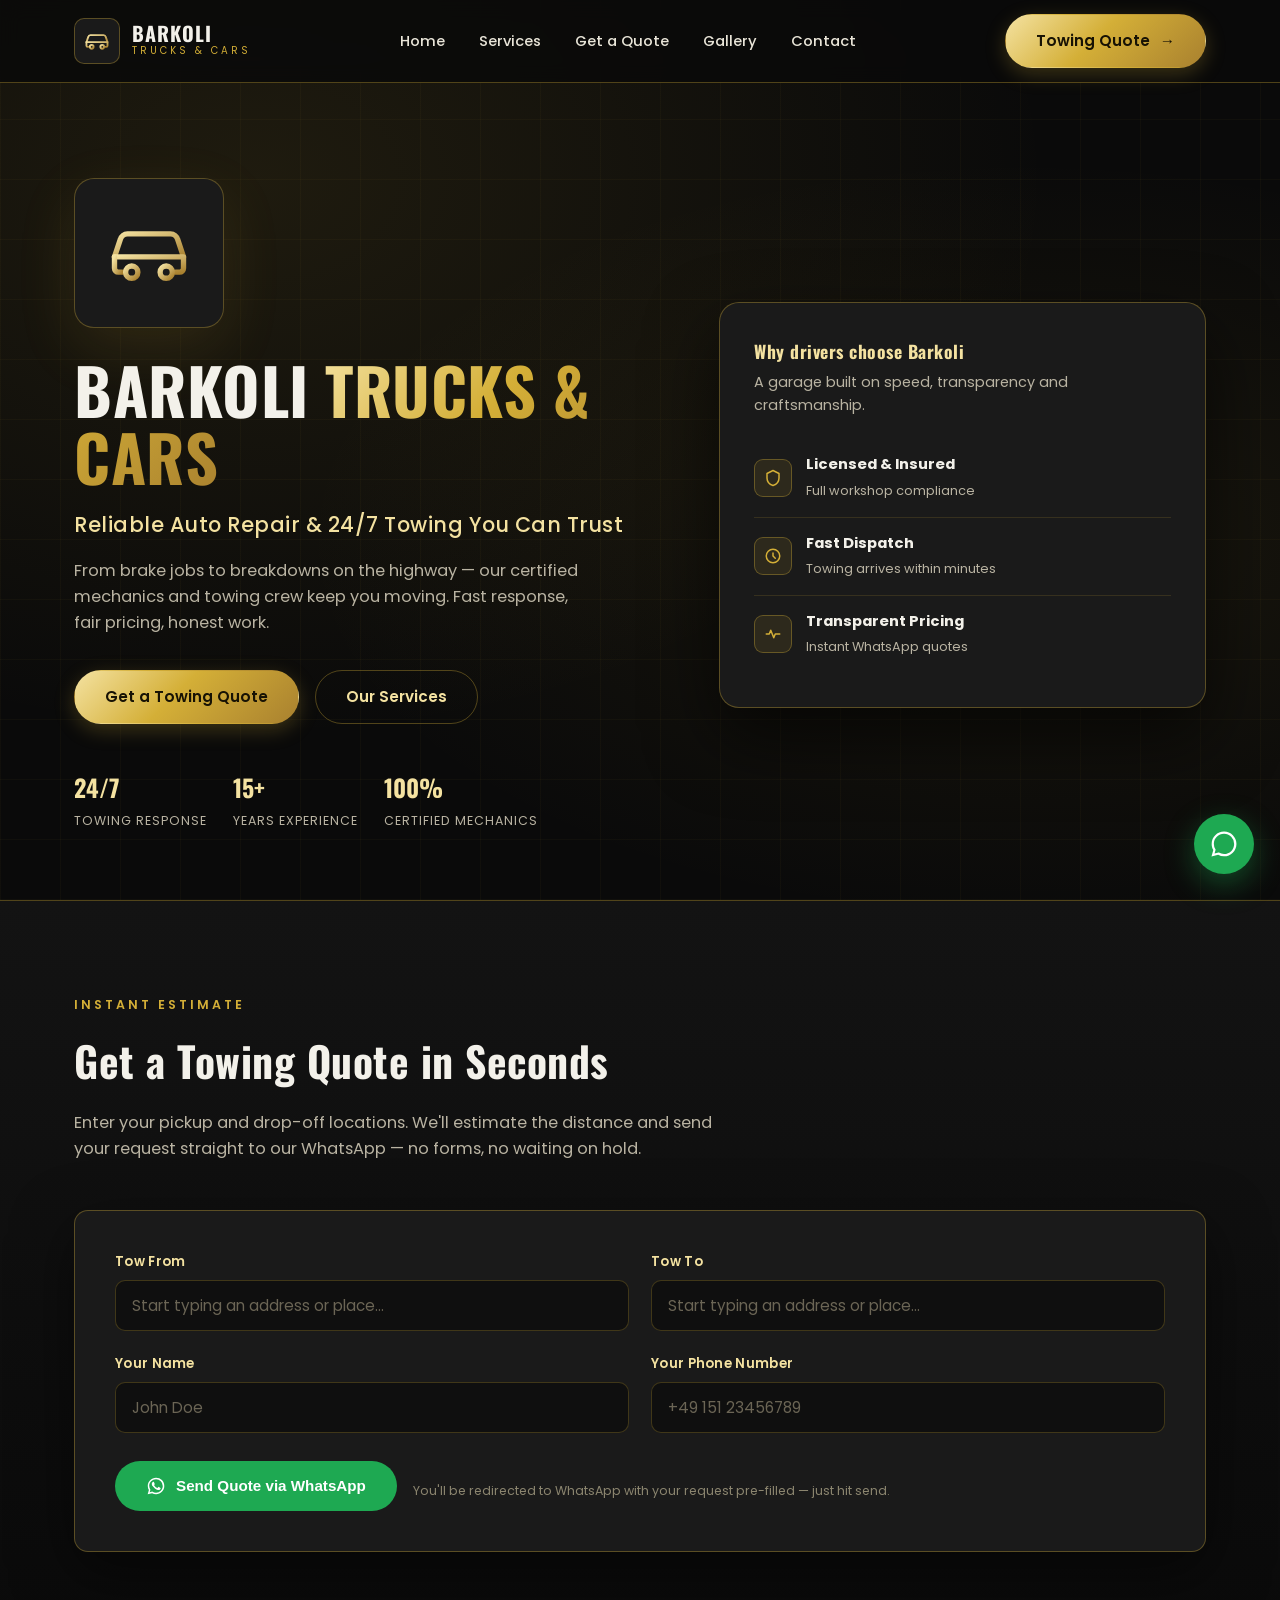
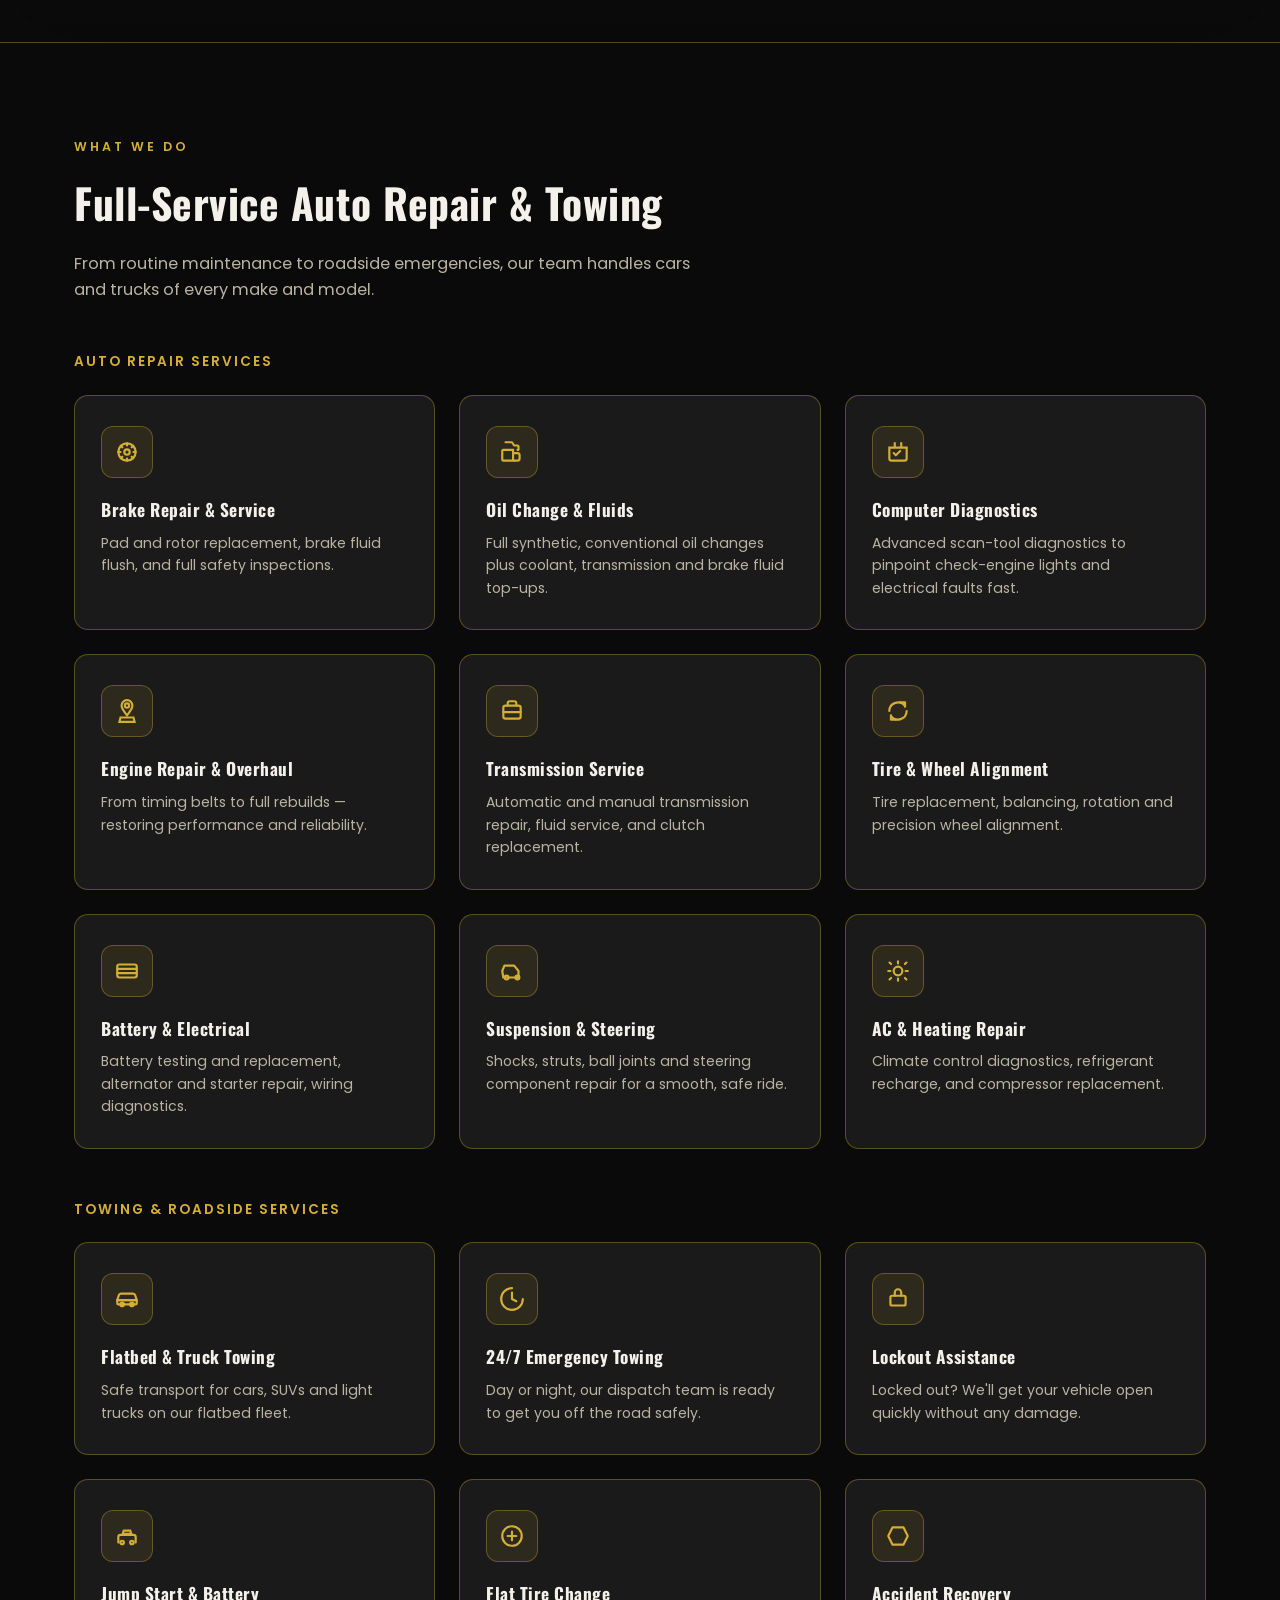
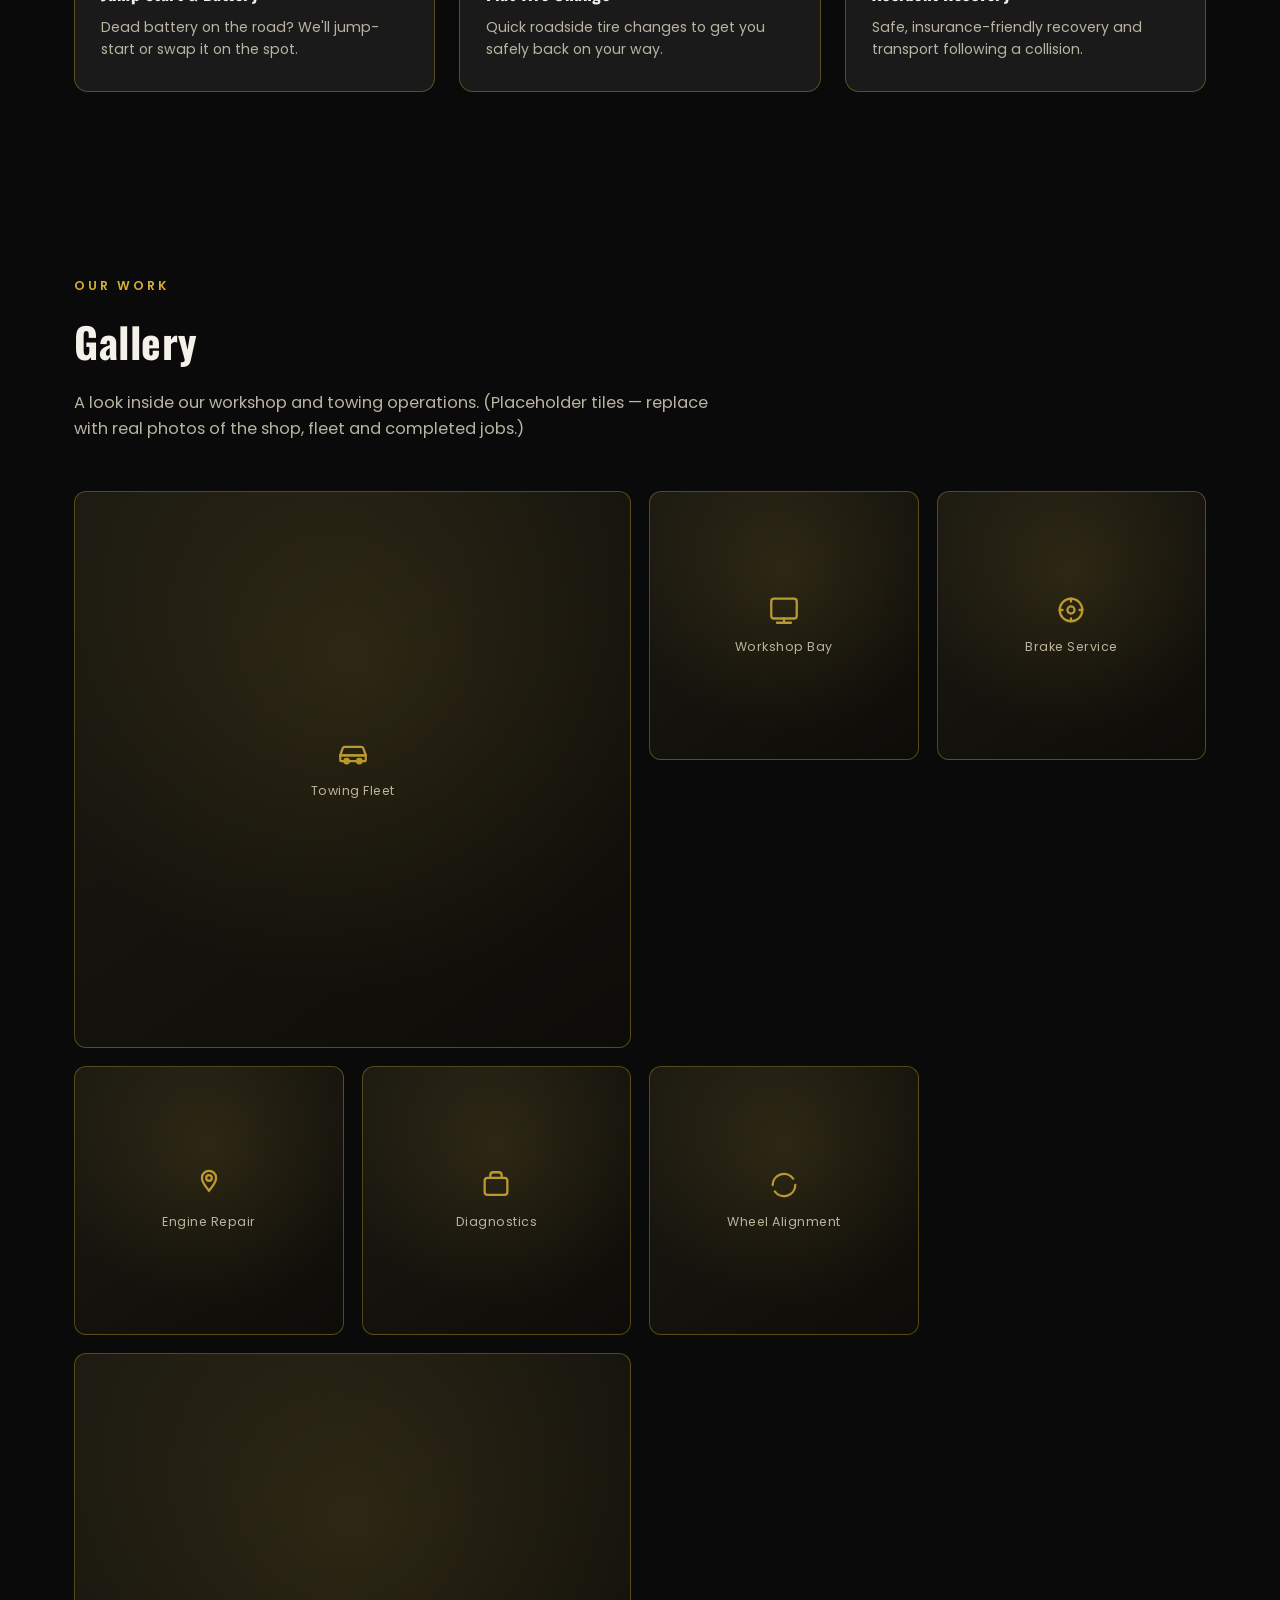
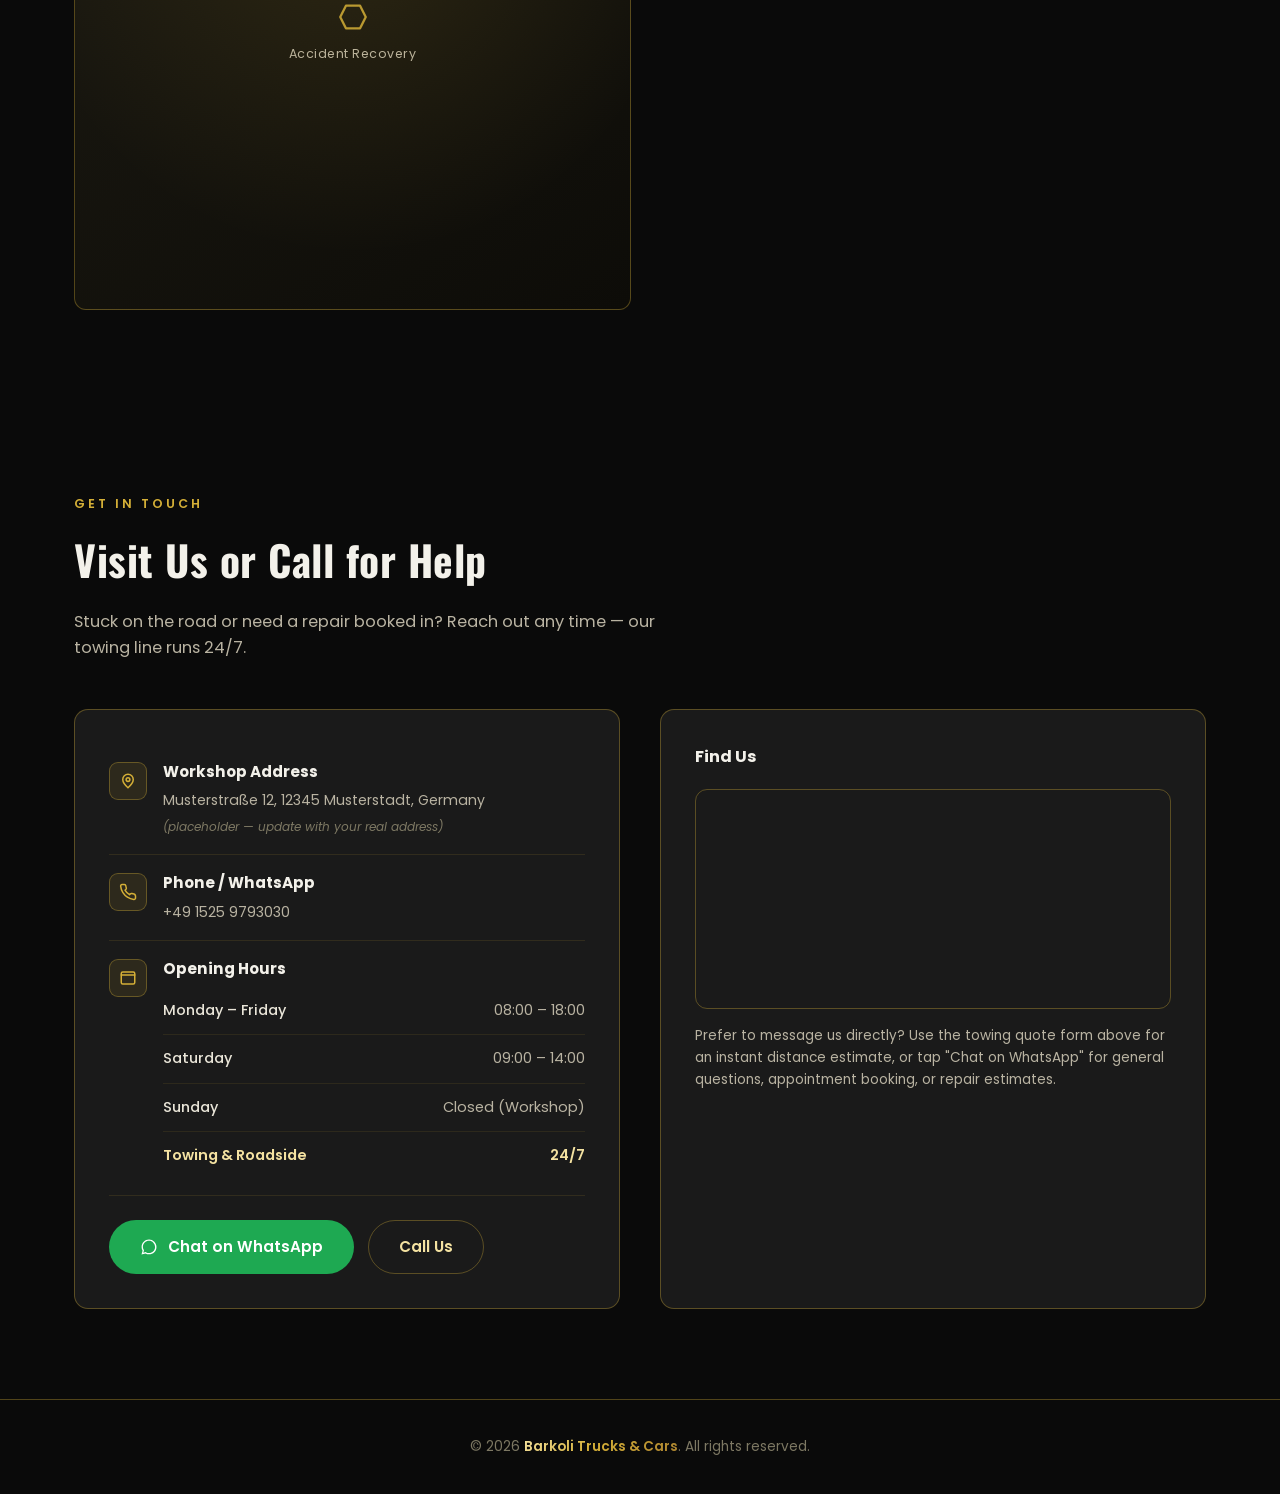
==== index.html @ 7c4c762f "Add Barkoli Trucks & Cars single-page site Black/gold auto repair & towing site with a WhatsApp-base" ====
<!DOCTYPE html>
<html lang="en">
<head>
<meta charset="UTF-8">
<meta name="viewport" content="width=device-width, initial-scale=1.0">
<title>Barkoli Trucks &amp; Cars | Auto Repair &amp; Towing</title>
<meta name="description" content="Barkoli Trucks & Cars — professional auto repair and towing services. Get an instant towing quote via WhatsApp.">
<link rel="preconnect" href="https://fonts.googleapis.com">
<link rel="preconnect" href="https://fonts.gstatic.com" crossorigin>
<link href="https://fonts.googleapis.com/css2?family=Poppins:wght@400;500;600;700;800&family=Oswald:wght@500;600;700&display=swap" rel="stylesheet">
<style>
  :root{
    --gold: #d4af37;
    --gold-light: #f4e2a1;
    --gold-dark: #a9812f;
    --gold-gradient: linear-gradient(135deg, #f4e2a1 0%, #d4af37 45%, #a9812f 100%);
    --black: #0a0a0a;
    --black-soft: #131313;
    --black-card: #1a1a1a;
    --border-gold: rgba(212,175,55,0.35);
    --text-muted: #b9b3a2;
    --radius: 14px;
    --maxw: 1180px;
  }
  *{margin:0;padding:0;box-sizing:border-box;}
  html{scroll-behavior:smooth;}
  body{
    background: var(--black);
    color:#f3f1ea;
    font-family:'Poppins', sans-serif;
    line-height:1.6;
    overflow-x:hidden;
  }
  h1,h2,h3,h4{ font-family:'Oswald', sans-serif; letter-spacing:0.5px; }
  a{ color:inherit; text-decoration:none; }
  ul{ list-style:none; }
  img{ max-width:100%; display:block; }
  .container{ max-width:var(--maxw); margin:0 auto; padding:0 24px; }
  .gold-text{
    background: var(--gold-gradient);
    -webkit-background-clip:text;
    background-clip:text;
    color:transparent;
  }
  .btn{
    display:inline-flex; align-items:center; gap:10px;
    padding:14px 30px;
    border-radius:50px;
    font-weight:600;
    font-size:0.95rem;
    cursor:pointer;
    border:1px solid transparent;
    transition: transform .2s ease, box-shadow .2s ease, background .2s ease;
    text-align:center;
    justify-content:center;
  }
  .btn-primary{
    background: var(--gold-gradient);
    color:#171204;
    box-shadow: 0 6px 20px rgba(212,175,55,0.25);
  }
  .btn-primary:hover{ transform: translateY(-2px); box-shadow: 0 10px 28px rgba(212,175,55,0.4); }
  .btn-outline{
    background:transparent;
    color: var(--gold-light);
    border:1px solid var(--border-gold);
  }
  .btn-outline:hover{ background: rgba(212,175,55,0.08); transform: translateY(-2px); }
  .btn-whatsapp{
    background:#1ea952;
    color:#fff;
  }
  .btn-whatsapp:hover{ transform: translateY(-2px); box-shadow: 0 10px 24px rgba(30,169,82,0.35); }
  .section{ padding: 90px 0; position:relative; }
  .section-tag{
    display:inline-block;
    color: var(--gold);
    text-transform:uppercase;
    letter-spacing:3px;
    font-size:0.78rem;
    font-weight:600;
    margin-bottom:12px;
  }
  .section-title{
    font-size: clamp(1.8rem, 4vw, 2.6rem);
    font-weight:700;
    margin-bottom:16px;
  }
  .section-sub{
    color:var(--text-muted);
    max-width:640px;
    margin-bottom:48px;
    font-size:1.02rem;
  }
  .center{ text-align:center; margin-left:auto; margin-right:auto; }

  /* ---------- HEADER ---------- */
  header{
    position:fixed; top:0; left:0; right:0; z-index:1000;
    background: rgba(10,10,10,0.85);
    backdrop-filter: blur(10px);
    border-bottom:1px solid var(--border-gold);
  }
  .nav-wrap{
    display:flex; align-items:center; justify-content:space-between;
    padding:14px 24px;
    max-width:var(--maxw); margin:0 auto;
  }
  .brand{ display:flex; align-items:center; gap:12px; }
  .logo-mark{
    width:46px; height:46px;
    border-radius:10px;
    background: var(--black-card);
    border:1px solid var(--border-gold);
    display:flex; align-items:center; justify-content:center;
    position:relative;
    overflow:hidden;
  }
  .logo-mark svg{ width:28px; height:28px; }
  .brand-name{ font-family:'Oswald',sans-serif; font-weight:700; font-size:1.25rem; letter-spacing:1px; line-height:1; }
  .brand-sub{ font-size:0.62rem; letter-spacing:3px; color: var(--gold); text-transform:uppercase; }
  nav ul{ display:flex; gap:34px; }
  nav a{
    font-size:0.92rem; font-weight:500; color:#e9e5d8;
    position:relative; padding:6px 0;
  }
  nav a::after{
    content:''; position:absolute; left:0; bottom:0; width:0; height:2px;
    background: var(--gold-gradient); transition: width .25s ease;
  }
  nav a:hover::after{ width:100%; }
  .nav-cta{ display:flex; align-items:center; gap:14px; }
  .burger{
    display:none; flex-direction:column; gap:5px; cursor:pointer; background:none; border:none;
  }
  .burger span{ width:26px; height:2px; background: var(--gold); display:block; }

  /* ---------- HERO ---------- */
  .hero{
    min-height:100vh;
    display:flex; align-items:center;
    position:relative;
    padding-top:110px;
    background:
      radial-gradient(ellipse at 20% 20%, rgba(212,175,55,0.10), transparent 55%),
      radial-gradient(ellipse at 80% 60%, rgba(212,175,55,0.08), transparent 50%),
      var(--black);
  }
  .hero::before{
    content:'';
    position:absolute; inset:0;
    background-image:
      repeating-linear-gradient(0deg, rgba(212,175,55,0.035) 0px, rgba(212,175,55,0.035) 1px, transparent 1px, transparent 60px),
      repeating-linear-gradient(90deg, rgba(212,175,55,0.035) 0px, rgba(212,175,55,0.035) 1px, transparent 1px, transparent 60px);
    pointer-events:none;
  }
  .hero-inner{
    display:grid; grid-template-columns: 1.1fr 0.9fr; gap:50px; align-items:center;
    position:relative; z-index:2;
  }
  .hero-logo-big{
    width:150px; height:150px;
    margin-bottom:28px;
    border-radius:20px;
    background: var(--black-card);
    border:1px solid var(--border-gold);
    display:flex; align-items:center; justify-content:center;
    box-shadow: 0 20px 60px rgba(212,175,55,0.12);
  }
  .hero-logo-big svg{ width:92px; height:92px; }
  .hero h1{
    font-size: clamp(2.4rem, 5.5vw, 4rem);
    font-weight:800;
    line-height:1.05;
    margin-bottom:18px;
  }
  .hero-tagline{
    font-size: clamp(1.05rem, 2vw, 1.3rem);
    color: var(--gold-light);
    font-weight:500;
    margin-bottom:16px;
    letter-spacing:0.5px;
  }
  .hero p.desc{
    color: var(--text-muted);
    max-width:520px;
    margin-bottom:34px;
    font-size:1.02rem;
  }
  .hero-actions{ display:flex; gap:16px; flex-wrap:wrap; }
  .hero-badges{
    display:flex; gap:26px; margin-top:44px; flex-wrap:wrap;
  }
  .hero-badge b{ display:block; font-size:1.5rem; color:var(--gold-light); font-family:'Oswald',sans-serif; }
  .hero-badge span{ font-size:0.78rem; color:var(--text-muted); text-transform:uppercase; letter-spacing:1px; }

  .hero-visual{
    background: var(--black-card);
    border:1px solid var(--border-gold);
    border-radius: 20px;
    padding:34px;
    box-shadow: 0 30px 70px rgba(0,0,0,0.6);
  }
  .hero-visual h3{ color:var(--gold-light); font-size:1.1rem; margin-bottom:6px; }
  .hero-visual p{ color:var(--text-muted); font-size:0.9rem; margin-bottom:22px; }
  .mini-row{
    display:flex; align-items:center; gap:14px;
    padding:14px 0; border-bottom:1px solid rgba(212,175,55,0.15);
  }
  .mini-row:last-child{ border-bottom:none; }
  .mini-ico{
    width:38px; height:38px; border-radius:9px;
    background: rgba(212,175,55,0.1); border:1px solid var(--border-gold);
    display:flex; align-items:center; justify-content:center; flex-shrink:0;
  }
  .mini-ico svg{ width:18px; height:18px; stroke:var(--gold); }
  .mini-row div b{ font-size:0.92rem; display:block; }
  .mini-row div span{ font-size:0.8rem; color:var(--text-muted); }

  /* ---------- QUOTE FORM ---------- */
  .quote-section{
    background: linear-gradient(180deg, var(--black-soft), var(--black));
    border-top:1px solid var(--border-gold);
    border-bottom:1px solid var(--border-gold);
  }
  .quote-card{
    background: var(--black-card);
    border:1px solid var(--border-gold);
    border-radius: var(--radius);
    padding:40px;
    box-shadow: 0 20px 60px rgba(0,0,0,0.5);
  }
  .form-grid{
    display:grid;
    grid-template-columns: 1fr 1fr;
    gap:22px;
  }
  .form-grid .full{ grid-column: 1 / -1; }
  .field{ position:relative; }
  .field label{
    display:block; font-size:0.82rem; font-weight:600;
    color: var(--gold-light); margin-bottom:8px; letter-spacing:0.3px;
  }
  .field input{
    width:100%;
    background:#0f0f0f;
    border:1px solid rgba(212,175,55,0.25);
    color:#f3f1ea;
    padding:13px 16px;
    border-radius:10px;
    font-size:0.95rem;
    font-family:'Poppins',sans-serif;
    transition: border-color .2s ease, box-shadow .2s ease;
  }
  .field input:focus{
    outline:none;
    border-color: var(--gold);
    box-shadow: 0 0 0 3px rgba(212,175,55,0.15);
  }
  .field input::placeholder{ color:#6b6555; }
  .autocomplete-list{
    position:absolute;
    top:100%; left:0; right:0;
    margin-top:6px;
    background:#141414;
    border:1px solid var(--border-gold);
    border-radius:10px;
    max-height:230px;
    overflow-y:auto;
    z-index:50;
    display:none;
    box-shadow: 0 12px 30px rgba(0,0,0,0.6);
  }
  .autocomplete-list.active{ display:block; }
  .autocomplete-list div{
    padding:11px 16px;
    font-size:0.87rem;
    cursor:pointer;
    border-bottom:1px solid rgba(212,175,55,0.08);
    color:#ddd6c4;
  }
  .autocomplete-list div:last-child{ border-bottom:none; }
  .autocomplete-list div:hover, .autocomplete-list div.active-opt{
    background: rgba(212,175,55,0.12);
    color: var(--gold-light);
  }
  .autocomplete-list .ac-loading, .autocomplete-list .ac-empty{
    cursor:default; color:#8b856f;
  }
  .distance-box{
    margin-top:26px;
    padding:20px 24px;
    border-radius:12px;
    background: rgba(212,175,55,0.07);
    border:1px dashed var(--border-gold);
    display:none;
    align-items:center;
    justify-content:space-between;
    gap:20px;
    flex-wrap:wrap;
  }
  .distance-box.active{ display:flex; }
  .distance-box .dist-value{ font-size:1.8rem; font-weight:700; color:var(--gold-light); font-family:'Oswald',sans-serif; }
  .distance-box .dist-label{ font-size:0.8rem; color:var(--text-muted); }
  .form-note{ font-size:0.78rem; color:#8b856f; margin-top:10px; }
  .form-actions{ margin-top:28px; display:flex; gap:16px; flex-wrap:wrap; align-items:center; }
  .form-error{
    color:#ff8080; font-size:0.85rem; margin-top:14px; display:none;
  }
  .form-error.active{ display:block; }

  /* ---------- SERVICES ---------- */
  .services-grid{
    display:grid;
    grid-template-columns: repeat(3, 1fr);
    gap:24px;
  }
  .service-card{
    background: var(--black-card);
    border:1px solid var(--border-gold);
    border-radius: var(--radius);
    padding:30px 26px;
    transition: transform .25s ease, border-color .25s ease, box-shadow .25s ease;
  }
  .service-card:hover{
    transform: translateY(-6px);
    border-color: var(--gold);
    box-shadow: 0 16px 40px rgba(212,175,55,0.12);
  }
  .service-ico{
    width:52px; height:52px; border-radius:12px;
    background: rgba(212,175,55,0.1);
    border:1px solid var(--border-gold);
    display:flex; align-items:center; justify-content:center;
    margin-bottom:18px;
  }
  .service-ico svg{ width:26px; height:26px; stroke:var(--gold); }
  .service-card h4{ font-size:1.08rem; margin-bottom:8px; }
  .service-card p{ font-size:0.88rem; color:var(--text-muted); }
  .services-subhead{
    font-size:0.85rem; text-transform:uppercase; letter-spacing:2px;
    color:var(--gold); margin: 50px 0 22px; font-weight:600;
  }
  .services-subhead:first-of-type{ margin-top:0; }

  /* ---------- GALLERY ---------- */
  .gallery-grid{
    display:grid;
    grid-template-columns: repeat(4, 1fr);
    gap:18px;
  }
  .gallery-item{
    aspect-ratio: 1 / 1;
    border-radius: 12px;
    border:1px solid var(--border-gold);
    background: linear-gradient(145deg, #1c1a12, #0d0c08);
    display:flex; flex-direction:column; align-items:center; justify-content:center;
    gap:10px;
    position:relative;
    overflow:hidden;
    cursor:pointer;
    transition: transform .3s ease, box-shadow .3s ease;
  }
  .gallery-item:hover{ transform: scale(1.03); box-shadow: 0 16px 34px rgba(212,175,55,0.15); }
  .gallery-item svg{ width:34px; height:34px; stroke:var(--gold); opacity:0.85; }
  .gallery-item span{ font-size:0.78rem; color:var(--text-muted); letter-spacing:0.5px; }
  .gallery-item::after{
    content:'';
    position:absolute; inset:0;
    background: radial-gradient(circle at 50% 30%, rgba(212,175,55,0.12), transparent 70%);
  }
  .gallery-item.wide{ grid-column: span 2; }

  /* ---------- CONTACT ---------- */
  .contact-grid{
    display:grid;
    grid-template-columns: 1fr 1fr;
    gap:40px;
  }
  .contact-card{
    background: var(--black-card);
    border:1px solid var(--border-gold);
    border-radius: var(--radius);
    padding:34px;
  }
  .contact-row{
    display:flex; gap:16px; align-items:flex-start;
    padding:16px 0;
    border-bottom:1px solid rgba(212,175,55,0.12);
  }
  .contact-row:last-child{ border-bottom:none; }
  .contact-row .mini-ico{ margin-top:2px; }
  .contact-row b{ display:block; font-size:0.95rem; margin-bottom:3px; }
  .contact-row span, .contact-row a.link{ font-size:0.88rem; color:var(--text-muted); }
  .contact-row a.link:hover{ color: var(--gold-light); }
  .hours-table{ width:100%; border-collapse:collapse; margin-top:6px; }
  .hours-table tr{ border-bottom:1px solid rgba(212,175,55,0.1); }
  .hours-table tr:last-child{ border-bottom:none; }
  .hours-table td{ padding:12px 0; font-size:0.9rem; }
  .hours-table td:first-child{ color:#e9e5d8; font-weight:500; }
  .hours-table td:last-child{ text-align:right; color:var(--text-muted); }
  .hours-table tr.emergency td{ color: var(--gold-light); font-weight:600; }
  .map-frame{
    border-radius:12px; overflow:hidden; border:1px solid var(--border-gold);
    margin-top:20px; height:220px;
  }
  .map-frame iframe{ width:100%; height:100%; border:0; filter: grayscale(0.4) invert(0.92) contrast(0.9); }

  /* ---------- FOOTER ---------- */
  footer{
    padding:36px 0;
    border-top:1px solid var(--border-gold);
    text-align:center;
    color:#7d7863;
    font-size:0.85rem;
  }
  footer span.gold-text{ font-weight:600; }

  /* ---------- FLOATING WHATSAPP ---------- */
  .float-wa{
    position:fixed; bottom:26px; right:26px; z-index:900;
    width:60px; height:60px; border-radius:50%;
    background:#1ea952; display:flex; align-items:center; justify-content:center;
    box-shadow: 0 10px 30px rgba(30,169,82,0.4);
    transition: transform .2s ease;
  }
  .float-wa:hover{ transform: scale(1.08); }
  .float-wa svg{ width:30px; height:30px; fill:#fff; }

  /* ---------- RESPONSIVE ---------- */
  @media (max-width: 960px){
    .hero-inner{ grid-template-columns:1fr; }
    .contact-grid{ grid-template-columns:1fr; }
    .services-grid{ grid-template-columns: repeat(2, 1fr); }
    .gallery-grid{ grid-template-columns: repeat(3, 1fr); }
  }
  @media (max-width: 760px){
    nav{ position:fixed; top:74px; left:0; right:0; background: rgba(10,10,10,0.98); border-bottom:1px solid var(--border-gold); transform: translateY(-140%); transition: transform .3s ease; }
    nav.open{ transform: translateY(0); }
    nav ul{ flex-direction:column; padding:20px 24px; gap:0; }
    nav ul li{ border-bottom:1px solid rgba(212,175,55,0.1); }
    nav ul li a{ display:block; padding:16px 0; }
    .nav-cta .btn span.txt{ display:none; }
    .burger{ display:flex; }
    .form-grid{ grid-template-columns:1fr; }
    .services-grid{ grid-template-columns: 1fr 1fr; }
    .gallery-grid{ grid-template-columns: repeat(2, 1fr); }
    .gallery-item.wide{ grid-column: span 2; }
  }
  @media (max-width: 480px){
    .services-grid{ grid-template-columns: 1fr; }
    .quote-card{ padding:24px; }
    .hero-actions{ flex-direction:column; }
    .hero-actions .btn{ width:100%; }
  }
</style>
</head>
<body>

<!-- ============ HEADER ============ -->
<header>
  <div class="nav-wrap">
    <div class="brand">
      <div class="logo-mark">
        <!-- Logo placeholder: swap this SVG for your real logo image (e.g. <img src="logo.png">) -->
        <svg viewBox="0 0 24 24" fill="none" stroke="url(#gGrad)" stroke-width="1.6">
          <defs>
            <linearGradient id="gGrad" x1="0" y1="0" x2="1" y2="1">
              <stop offset="0%" stop-color="#f4e2a1"/>
              <stop offset="100%" stop-color="#a9812f"/>
            </linearGradient>
          </defs>
          <path d="M3 13l1.5-4.5A2 2 0 0 1 6.4 7h11.2a2 2 0 0 1 1.9 1.5L21 13" stroke-linecap="round" stroke-linejoin="round"/>
          <path d="M3 13h18v3a1 1 0 0 1-1 1h-1" stroke-linecap="round" stroke-linejoin="round"/>
          <path d="M3 13v3a1 1 0 0 0 1 1h1" stroke-linecap="round" stroke-linejoin="round"/>
          <circle cx="7.5" cy="17" r="1.6"/>
          <circle cx="16.5" cy="17" r="1.6"/>
        </svg>
      </div>
      <div>
        <div class="brand-name">BARKOLI</div>
        <div class="brand-sub">Trucks &amp; Cars</div>
      </div>
    </div>
    <nav id="mainNav">
      <ul>
        <li><a href="#home">Home</a></li>
        <li><a href="#services">Services</a></li>
        <li><a href="#quote">Get a Quote</a></li>
        <li><a href="#gallery">Gallery</a></li>
        <li><a href="#contact">Contact</a></li>
      </ul>
    </nav>
    <div class="nav-cta">
      <a href="#quote" class="btn btn-primary"><span class="txt">Towing Quote</span> →</a>
      <button class="burger" id="burgerBtn" aria-label="Toggle menu">
        <span></span><span></span><span></span>
      </button>
    </div>
  </div>
</header>

<!-- ============ HERO ============ -->
<section class="hero" id="home">
  <div class="container hero-inner">
    <div>
      <div class="hero-logo-big">
        <svg viewBox="0 0 24 24" fill="none" stroke="url(#gGrad2)" stroke-width="1.4">
          <defs>
            <linearGradient id="gGrad2" x1="0" y1="0" x2="1" y2="1">
              <stop offset="0%" stop-color="#f4e2a1"/>
              <stop offset="100%" stop-color="#a9812f"/>
            </linearGradient>
          </defs>
          <path d="M3 13l1.5-4.5A2 2 0 0 1 6.4 7h11.2a2 2 0 0 1 1.9 1.5L21 13" stroke-linecap="round" stroke-linejoin="round"/>
          <path d="M3 13h18v3a1 1 0 0 1-1 1h-1" stroke-linecap="round" stroke-linejoin="round"/>
          <path d="M3 13v3a1 1 0 0 0 1 1h1" stroke-linecap="round" stroke-linejoin="round"/>
          <circle cx="7.5" cy="17" r="1.6"/>
          <circle cx="16.5" cy="17" r="1.6"/>
        </svg>
      </div>
      <h1>BARKOLI <span class="gold-text">TRUCKS &amp; CARS</span></h1>
      <div class="hero-tagline">Reliable Auto Repair &amp; 24/7 Towing You Can Trust</div>
      <p class="desc">From brake jobs to breakdowns on the highway — our certified mechanics and towing crew keep you moving. Fast response, fair pricing, honest work.</p>
      <div class="hero-actions">
        <a href="#quote" class="btn btn-primary">Get a Towing Quote</a>
        <a href="#services" class="btn btn-outline">Our Services</a>
      </div>
      <div class="hero-badges">
        <div class="hero-badge"><b>24/7</b><span>Towing Response</span></div>
        <div class="hero-badge"><b>15+</b><span>Years Experience</span></div>
        <div class="hero-badge"><b>100%</b><span>Certified Mechanics</span></div>
      </div>
    </div>
    <div class="hero-visual">
      <h3>Why drivers choose Barkoli</h3>
      <p>A garage built on speed, transparency and craftsmanship.</p>
      <div class="mini-row">
        <div class="mini-ico"><svg viewBox="0 0 24 24" fill="none" stroke-width="2"><path d="M12 2l8 4v6c0 5-3.5 8.5-8 10-4.5-1.5-8-5-8-10V6l8-4z" stroke-linejoin="round"/></svg></div>
        <div><b>Licensed &amp; Insured</b><span>Full workshop compliance</span></div>
      </div>
      <div class="mini-row">
        <div class="mini-ico"><svg viewBox="0 0 24 24" fill="none" stroke-width="2"><path d="M12 8v4l3 3" stroke-linecap="round"/><circle cx="12" cy="12" r="9"/></svg></div>
        <div><b>Fast Dispatch</b><span>Towing arrives within minutes</span></div>
      </div>
      <div class="mini-row">
        <div class="mini-ico"><svg viewBox="0 0 24 24" fill="none" stroke-width="2"><path d="M3 12h4l2-5 4 10 2-5h6" stroke-linecap="round" stroke-linejoin="round"/></svg></div>
        <div><b>Transparent Pricing</b><span>Instant WhatsApp quotes</span></div>
      </div>
    </div>
  </div>
</section>

<!-- ============ TOWING QUOTE ============ -->
<section class="section quote-section" id="quote">
  <div class="container">
    <span class="section-tag">Instant Estimate</span>
    <h2 class="section-title">Get a Towing Quote in Seconds</h2>
    <p class="section-sub">Enter your pickup and drop-off locations. We'll estimate the distance and send your request straight to our WhatsApp — no forms, no waiting on hold.</p>

    <div class="quote-card">
      <form id="quoteForm" autocomplete="off">
        <div class="form-grid">
          <div class="field">
            <label for="fromInput">Tow From</label>
            <input type="text" id="fromInput" placeholder="Start typing an address or place…">
            <div class="autocomplete-list" id="fromList"></div>
          </div>
          <div class="field">
            <label for="toInput">Tow To</label>
            <input type="text" id="toInput" placeholder="Start typing an address or place…">
            <div class="autocomplete-list" id="toList"></div>
          </div>
          <div class="field">
            <label for="nameInput">Your Name</label>
            <input type="text" id="nameInput" placeholder="John Doe" required>
          </div>
          <div class="field">
            <label for="phoneInput">Your Phone Number</label>
            <input type="tel" id="phoneInput" placeholder="+49 151 23456789" required>
          </div>
        </div>

        <div class="distance-box" id="distanceBox">
          <div>
            <div class="dist-value" id="distValue">0 km</div>
            <div class="dist-label">Estimated straight-line distance</div>
          </div>
          <div class="dist-label" style="max-width:260px;">Actual towing distance may vary slightly based on road routing — final price confirmed by our team on WhatsApp.</div>
        </div>

        <div class="form-error" id="formError">Please select both a "Tow From" and "Tow To" location from the suggestion list, and fill in your name and phone number.</div>

        <div class="form-actions">
          <button type="submit" class="btn btn-whatsapp">
            <svg width="20" height="20" viewBox="0 0 24 24" fill="#fff"><path d="M12.04 2C6.58 2 2.13 6.45 2.13 11.91c0 1.75.46 3.45 1.32 4.95L2 22l5.29-1.39a9.87 9.87 0 0 0 4.75 1.21h.01c5.46 0 9.91-4.45 9.91-9.91 0-2.65-1.03-5.14-2.9-7.01A9.82 9.82 0 0 0 12.04 2m0 1.8c2.16 0 4.19.84 5.71 2.37a8.03 8.03 0 0 1 2.36 5.73c0 4.46-3.63 8.09-8.08 8.09a8.1 8.1 0 0 1-4.12-1.12l-.3-.17-3.14.82.84-3.06-.19-.32a8.02 8.02 0 0 1-1.24-4.31c0-4.46 3.63-8.03 8.16-8.03M8.53 7.06c-.17 0-.45.06-.68.32-.23.25-.9.87-.9 2.13 0 1.25.92 2.46 1.05 2.63.13.17 1.8 2.88 4.45 3.93 2.2.87 2.65.7 3.13.65.48-.04 1.54-.63 1.76-1.24.22-.6.22-1.12.15-1.23-.06-.11-.24-.17-.5-.3-.26-.13-1.54-.76-1.78-.85-.24-.09-.41-.13-.59.13-.17.26-.67.85-.82 1.02-.15.17-.3.19-.56.06-.26-.13-1.09-.4-2.08-1.28-.77-.68-1.29-1.53-1.44-1.79-.15-.26-.02-.4.11-.53.12-.12.26-.3.39-.45.13-.15.17-.26.26-.43.09-.17.04-.32-.02-.45-.06-.13-.59-1.46-.82-1.99-.21-.51-.43-.45-.59-.46-.15-.01-.32-.01-.49-.01z"/></svg>
            Send Quote via WhatsApp
          </button>
          <div class="form-note">You'll be redirected to WhatsApp with your request pre-filled — just hit send.</div>
        </div>
      </form>
    </div>
  </div>
</section>

<!-- ============ SERVICES ============ -->
<section class="section" id="services">
  <div class="container">
    <span class="section-tag">What We Do</span>
    <h2 class="section-title">Full-Service Auto Repair &amp; Towing</h2>
    <p class="section-sub">From routine maintenance to roadside emergencies, our team handles cars and trucks of every make and model.</p>

    <div class="services-subhead">Auto Repair Services</div>
    <div class="services-grid">
      <div class="service-card">
        <div class="service-ico"><svg viewBox="0 0 24 24" fill="none" stroke-width="2"><circle cx="12" cy="12" r="8"/><circle cx="12" cy="12" r="2.5"/><path d="M12 4v2M12 18v2M4 12h2M18 12h2M6.3 6.3l1.4 1.4M16.3 16.3l1.4 1.4M6.3 17.7l1.4-1.4M16.3 7.7l1.4-1.4" stroke-linecap="round"/></svg></div>
        <h4>Brake Repair &amp; Service</h4>
        <p>Pad and rotor replacement, brake fluid flush, and full safety inspections.</p>
      </div>
      <div class="service-card">
        <div class="service-ico"><svg viewBox="0 0 24 24" fill="none" stroke-width="2"><path d="M6 3h6l2 3h3a1 1 0 0 1 1 1v3h-1" stroke-linecap="round" stroke-linejoin="round"/><path d="M4 10h9v10H4a1 1 0 0 1-1-1v-8a1 1 0 0 1 1-1z"/><path d="M13 13h4a2 2 0 0 1 2 2v3a2 2 0 0 1-2 2h-4"/></svg></div>
        <h4>Oil Change &amp; Fluids</h4>
        <p>Full synthetic, conventional oil changes plus coolant, transmission and brake fluid top-ups.</p>
      </div>
      <div class="service-card">
        <div class="service-ico"><svg viewBox="0 0 24 24" fill="none" stroke-width="2"><path d="M9 3v4M15 3v4M4 8h16v10a2 2 0 0 1-2 2H6a2 2 0 0 1-2-2V8z"/><path d="M8 13l2 2 4-4" stroke-linecap="round" stroke-linejoin="round"/></svg></div>
        <h4>Computer Diagnostics</h4>
        <p>Advanced scan-tool diagnostics to pinpoint check-engine lights and electrical faults fast.</p>
      </div>
      <div class="service-card">
        <div class="service-ico"><svg viewBox="0 0 24 24" fill="none" stroke-width="2"><path d="M12 2a5 5 0 0 0-5 5c0 3 5 9 5 9s5-6 5-9a5 5 0 0 0-5-5z"/><circle cx="12" cy="7" r="2"/><path d="M6 18h12l1 4H5l1-4z"/></svg></div>
        <h4>Engine Repair &amp; Overhaul</h4>
        <p>From timing belts to full rebuilds — restoring performance and reliability.</p>
      </div>
      <div class="service-card">
        <div class="service-ico"><svg viewBox="0 0 24 24" fill="none" stroke-width="2"><rect x="4" y="7" width="16" height="12" rx="2"/><path d="M8 7V5a2 2 0 0 1 2-2h4a2 2 0 0 1 2 2v2M4 13h16" stroke-linecap="round"/></svg></div>
        <h4>Transmission Service</h4>
        <p>Automatic and manual transmission repair, fluid service, and clutch replacement.</p>
      </div>
      <div class="service-card">
        <div class="service-ico"><svg viewBox="0 0 24 24" fill="none" stroke-width="2"><path d="M4 12a8 8 0 0 1 14.5-4.5M20 12a8 8 0 0 1-14.5 4.5" stroke-linecap="round"/><path d="M14 4h4.5V8M10 20H5.5V16" stroke-linecap="round" stroke-linejoin="round"/></svg></div>
        <h4>Tire &amp; Wheel Alignment</h4>
        <p>Tire replacement, balancing, rotation and precision wheel alignment.</p>
      </div>
      <div class="service-card">
        <div class="service-ico"><svg viewBox="0 0 24 24" fill="none" stroke-width="2"><path d="M3 10h18M3 14h18" stroke-linecap="round"/><rect x="3" y="6" width="18" height="12" rx="2"/></svg></div>
        <h4>Battery &amp; Electrical</h4>
        <p>Battery testing and replacement, alternator and starter repair, wiring diagnostics.</p>
      </div>
      <div class="service-card">
        <div class="service-ico"><svg viewBox="0 0 24 24" fill="none" stroke-width="2"><path d="M6 18h.01M18 18h.01M4 18l-1-6 2-5h9l4 5v6h-2M4 18h2M8 18h8" stroke-linecap="round" stroke-linejoin="round"/><circle cx="7" cy="18" r="1.8"/><circle cx="17" cy="18" r="1.8"/></svg></div>
        <h4>Suspension &amp; Steering</h4>
        <p>Shocks, struts, ball joints and steering component repair for a smooth, safe ride.</p>
      </div>
      <div class="service-card">
        <div class="service-ico"><svg viewBox="0 0 24 24" fill="none" stroke-width="2"><path d="M12 3v2M12 19v2M4.2 4.2l1.4 1.4M18.4 18.4l1.4 1.4M3 12h2M19 12h2M4.2 19.8l1.4-1.4M18.4 5.6l1.4-1.4" stroke-linecap="round"/><circle cx="12" cy="12" r="4"/></svg></div>
        <h4>AC &amp; Heating Repair</h4>
        <p>Climate control diagnostics, refrigerant recharge, and compressor replacement.</p>
      </div>
    </div>

    <div class="services-subhead">Towing &amp; Roadside Services</div>
    <div class="services-grid">
      <div class="service-card">
        <div class="service-ico"><svg viewBox="0 0 24 24" fill="none" stroke-width="2"><path d="M3 13l1.5-4.5A2 2 0 0 1 6.4 7h11.2a2 2 0 0 1 1.9 1.5L21 13H3z" stroke-linejoin="round"/><path d="M3 13h18v3a1 1 0 0 1-1 1H4a1 1 0 0 1-1-1v-3z"/><circle cx="7.5" cy="17" r="1.6"/><circle cx="16.5" cy="17" r="1.6"/></svg></div>
        <h4>Flatbed &amp; Truck Towing</h4>
        <p>Safe transport for cars, SUVs and light trucks on our flatbed fleet.</p>
      </div>
      <div class="service-card">
        <div class="service-ico"><svg viewBox="0 0 24 24" fill="none" stroke-width="2"><path d="M12 2a10 10 0 1 0 10 10" stroke-linecap="round"/><path d="M12 6v6l4 2" stroke-linecap="round" stroke-linejoin="round"/></svg></div>
        <h4>24/7 Emergency Towing</h4>
        <p>Day or night, our dispatch team is ready to get you off the road safely.</p>
      </div>
      <div class="service-card">
        <div class="service-ico"><svg viewBox="0 0 24 24" fill="none" stroke-width="2"><rect x="5" y="9" width="14" height="9" rx="1.5"/><path d="M9 9V6a3 3 0 0 1 6 0v3" stroke-linecap="round"/></svg></div>
        <h4>Lockout Assistance</h4>
        <p>Locked out? We'll get your vehicle open quickly without any damage.</p>
      </div>
      <div class="service-card">
        <div class="service-ico"><svg viewBox="0 0 24 24" fill="none" stroke-width="2"><path d="M9 7h6l1 3H8l1-3z"/><path d="M4 18v-5a2 2 0 0 1 2-2h12a2 2 0 0 1 2 2v5" stroke-linecap="round"/><circle cx="7.5" cy="18" r="1.6"/><circle cx="16.5" cy="18" r="1.6"/></svg></div>
        <h4>Jump Start &amp; Battery</h4>
        <p>Dead battery on the road? We'll jump-start or swap it on the spot.</p>
      </div>
      <div class="service-card">
        <div class="service-ico"><svg viewBox="0 0 24 24" fill="none" stroke-width="2"><circle cx="12" cy="12" r="9"/><path d="M12 8v8M8 12h8" stroke-linecap="round"/></svg></div>
        <h4>Flat Tire Change</h4>
        <p>Quick roadside tire changes to get you safely back on your way.</p>
      </div>
      <div class="service-card">
        <div class="service-ico"><svg viewBox="0 0 24 24" fill="none" stroke-width="2"><path d="M3 12l4-8h10l4 8-4 8H7l-4-8z" stroke-linejoin="round"/></svg></div>
        <h4>Accident Recovery</h4>
        <p>Safe, insurance-friendly recovery and transport following a collision.</p>
      </div>
    </div>
  </div>
</section>

<!-- ============ GALLERY ============ -->
<section class="section" id="gallery">
  <div class="container">
    <span class="section-tag">Our Work</span>
    <h2 class="section-title">Gallery</h2>
    <p class="section-sub">A look inside our workshop and towing operations. (Placeholder tiles — replace with real photos of the shop, fleet and completed jobs.)</p>

    <div class="gallery-grid">
      <div class="gallery-item wide">
        <svg viewBox="0 0 24 24" fill="none" stroke-width="1.6"><path d="M3 13l1.5-4.5A2 2 0 0 1 6.4 7h11.2a2 2 0 0 1 1.9 1.5L21 13H3z" stroke-linejoin="round"/><path d="M3 13h18v3a1 1 0 0 1-1 1H4a1 1 0 0 1-1-1v-3z"/><circle cx="7.5" cy="17" r="1.6"/><circle cx="16.5" cy="17" r="1.6"/></svg>
        <span>Towing Fleet</span>
      </div>
      <div class="gallery-item">
        <svg viewBox="0 0 24 24" fill="none" stroke-width="1.6"><rect x="3" y="4" width="18" height="14" rx="2"/><path d="M7 21h10M12 18v3" stroke-linecap="round"/></svg>
        <span>Workshop Bay</span>
      </div>
      <div class="gallery-item">
        <svg viewBox="0 0 24 24" fill="none" stroke-width="1.6"><circle cx="12" cy="12" r="8"/><circle cx="12" cy="12" r="2.5"/><path d="M12 4v2M12 18v2M4 12h2M18 12h2" stroke-linecap="round"/></svg>
        <span>Brake Service</span>
      </div>
      <div class="gallery-item">
        <svg viewBox="0 0 24 24" fill="none" stroke-width="1.6"><path d="M12 2a5 5 0 0 0-5 5c0 3 5 9 5 9s5-6 5-9a5 5 0 0 0-5-5z"/><circle cx="12" cy="7" r="2"/></svg>
        <span>Engine Repair</span>
      </div>
      <div class="gallery-item">
        <svg viewBox="0 0 24 24" fill="none" stroke-width="1.6"><rect x="4" y="7" width="16" height="12" rx="2"/><path d="M8 7V5a2 2 0 0 1 2-2h4a2 2 0 0 1 2 2v2" stroke-linecap="round"/></svg>
        <span>Diagnostics</span>
      </div>
      <div class="gallery-item">
        <svg viewBox="0 0 24 24" fill="none" stroke-width="1.6"><path d="M4 12a8 8 0 0 1 14.5-4.5M20 12a8 8 0 0 1-14.5 4.5" stroke-linecap="round"/></svg>
        <span>Wheel Alignment</span>
      </div>
      <div class="gallery-item wide">
        <svg viewBox="0 0 24 24" fill="none" stroke-width="1.6"><path d="M3 12l4-8h10l4 8-4 8H7l-4-8z" stroke-linejoin="round"/></svg>
        <span>Accident Recovery</span>
      </div>
    </div>
  </div>
</section>

<!-- ============ CONTACT ============ -->
<section class="section" id="contact">
  <div class="container">
    <span class="section-tag">Get In Touch</span>
    <h2 class="section-title">Visit Us or Call for Help</h2>
    <p class="section-sub">Stuck on the road or need a repair booked in? Reach out any time — our towing line runs 24/7.</p>

    <div class="contact-grid">
      <div class="contact-card">
        <div class="contact-row">
          <div class="mini-ico"><svg viewBox="0 0 24 24" fill="none" stroke-width="2"><path d="M12 21s-7-6.2-7-11a7 7 0 0 1 14 0c0 4.8-7 11-7 11z"/><circle cx="12" cy="10" r="2.5"/></svg></div>
          <div>
            <b>Workshop Address</b>
            <span>Musterstraße 12, 12345 Musterstadt, Germany<br><em style="font-size:0.75rem;color:#7d7863;">(placeholder — update with your real address)</em></span>
          </div>
        </div>
        <div class="contact-row">
          <div class="mini-ico"><svg viewBox="0 0 24 24" fill="none" stroke-width="2"><path d="M22 16.9v3a2 2 0 0 1-2.2 2 19.8 19.8 0 0 1-8.6-3 19.5 19.5 0 0 1-6-6 19.8 19.8 0 0 1-3-8.7A2 2 0 0 1 4.1 2h3a2 2 0 0 1 2 1.7c.1.9.3 1.8.6 2.7a2 2 0 0 1-.5 2.1L8 9.6a16 16 0 0 0 6 6l1.1-1.1a2 2 0 0 1 2.1-.5c.9.3 1.8.5 2.7.6a2 2 0 0 1 1.7 2.3z" stroke-linecap="round" stroke-linejoin="round"/></svg></div>
          <div>
            <b>Phone / WhatsApp</b>
            <a class="link" href="https://wa.me/4915259793030" target="_blank" rel="noopener">+49 1525 9793030</a>
          </div>
        </div>
        <div class="contact-row">
          <div class="mini-ico"><svg viewBox="0 0 24 24" fill="none" stroke-width="2"><rect x="3" y="4" width="18" height="16" rx="2"/><path d="M3 8h18" stroke-linecap="round"/></svg></div>
          <div style="width:100%;">
            <b>Opening Hours</b>
            <table class="hours-table">
              <tr><td>Monday – Friday</td><td>08:00 – 18:00</td></tr>
              <tr><td>Saturday</td><td>09:00 – 14:00</td></tr>
              <tr><td>Sunday</td><td>Closed (Workshop)</td></tr>
              <tr class="emergency"><td>Towing &amp; Roadside</td><td>24/7</td></tr>
            </table>
          </div>
        </div>
        <div style="margin-top:24px; display:flex; gap:14px; flex-wrap:wrap;">
          <a href="https://wa.me/4915259793030?text=Hello%20Barkoli%20Trucks%20%26%20Cars%2C%20I%27d%20like%20some%20help." target="_blank" rel="noopener" class="btn btn-whatsapp">
            <svg width="18" height="18" viewBox="0 0 24 24" fill="#fff"><path d="M12.04 2C6.58 2 2.13 6.45 2.13 11.91c0 1.75.46 3.45 1.32 4.95L2 22l5.29-1.39a9.87 9.87 0 0 0 4.75 1.21h.01c5.46 0 9.91-4.45 9.91-9.91 0-2.65-1.03-5.14-2.9-7.01A9.82 9.82 0 0 0 12.04 2m0 1.8c2.16 0 4.19.84 5.71 2.37a8.03 8.03 0 0 1 2.36 5.73c0 4.46-3.63 8.09-8.08 8.09a8.1 8.1 0 0 1-4.12-1.12l-.3-.17-3.14.82.84-3.06-.19-.32a8.02 8.02 0 0 1-1.24-4.31c0-4.46 3.63-8.03 8.16-8.03"/></svg>
            Chat on WhatsApp
          </a>
          <a href="tel:+4915259793030" class="btn btn-outline">Call Us</a>
        </div>
      </div>

      <div class="contact-card">
        <b style="display:block;margin-bottom:14px;">Find Us</b>
        <div class="map-frame">
          <!-- Placeholder map embed — replace the query in the src URL with your real address -->
          <iframe loading="lazy" src="https://www.openstreetmap.org/export/embed.html?bbox=13.35%2C52.48%2C13.45%2C52.53&layer=mapnik" title="Map"></iframe>
        </div>
        <p style="font-size:0.85rem;color:var(--text-muted);margin-top:16px;">
          Prefer to message us directly? Use the towing quote form above for an instant distance estimate, or tap "Chat on WhatsApp" for general questions, appointment booking, or repair estimates.
        </p>
      </div>
    </div>
  </div>
</section>

<footer>
  <div class="container">
    &copy; <span id="year"></span> <span class="gold-text">Barkoli Trucks &amp; Cars</span>. All rights reserved.
  </div>
</footer>

<a href="https://wa.me/4915259793030" target="_blank" rel="noopener" class="float-wa" aria-label="Chat on WhatsApp">
  <svg viewBox="0 0 24 24"><path d="M12.04 2C6.58 2 2.13 6.45 2.13 11.91c0 1.75.46 3.45 1.32 4.95L2 22l5.29-1.39a9.87 9.87 0 0 0 4.75 1.21h.01c5.46 0 9.91-4.45 9.91-9.91 0-2.65-1.03-5.14-2.9-7.01A9.82 9.82 0 0 0 12.04 2m0 1.8c2.16 0 4.19.84 5.71 2.37a8.03 8.03 0 0 1 2.36 5.73c0 4.46-3.63 8.09-8.08 8.09a8.1 8.1 0 0 1-4.12-1.12l-.3-.17-3.14.82.84-3.06-.19-.32a8.02 8.02 0 0 1-1.24-4.31c0-4.46 3.63-8.03 8.16-8.03"/></svg>
</a>

<script>
(function(){
  "use strict";

  // ---------- CONFIG ----------
  var WHATSAPP_NUMBER = "4915259793030"; // +49 1525 9793030, formatted for wa.me (no +, no spaces)

  // ---------- MOBILE NAV ----------
  var burger = document.getElementById('burgerBtn');
  var nav = document.getElementById('mainNav');
  burger.addEventListener('click', function(){
    nav.classList.toggle('open');
  });
  nav.querySelectorAll('a').forEach(function(a){
    a.addEventListener('click', function(){ nav.classList.remove('open'); });
  });

  document.getElementById('year').textContent = new Date().getFullYear();

  // ---------- AUTOCOMPLETE (OpenStreetMap Nominatim) ----------
  function setupAutocomplete(inputId, listId, onSelect){
    var input = document.getElementById(inputId);
    var list = document.getElementById(listId);
    var timer = null;
    var currentSelection = null;
    var lastQuery = "";

    function clearList(){
      list.innerHTML = "";
      list.classList.remove('active');
    }

    function renderResults(results){
      list.innerHTML = "";
      if(!results.length){
        var empty = document.createElement('div');
        empty.className = 'ac-empty';
        empty.textContent = 'No matches found';
        list.appendChild(empty);
        list.classList.add('active');
        return;
      }
      results.forEach(function(r){
        var item = document.createElement('div');
        item.textContent = r.display_name;
        item.addEventListener('click', function(){
          input.value = r.display_name;
          currentSelection = { lat: parseFloat(r.lat), lon: parseFloat(r.lon), label: r.display_name };
          onSelect(currentSelection);
          clearList();
        });
        list.appendChild(item);
      });
      list.classList.add('active');
    }

    input.addEventListener('input', function(){
      var query = input.value.trim();
      currentSelection = null;
      onSelect(null);

      if(timer) clearTimeout(timer);
      if(query.length < 3){
        clearList();
        return;
      }

      timer = setTimeout(function(){
        lastQuery = query;
        list.innerHTML = '<div class="ac-loading">Searching…</div>';
        list.classList.add('active');

        var url = "https://nominatim.openstreetmap.org/search?format=json&addressdetails=0&limit=6&q=" + encodeURIComponent(query);
        fetch(url, { headers: { 'Accept': 'application/json' } })
          .then(function(res){ return res.json(); })
          .then(function(data){
            if(query === lastQuery){ renderResults(data || []); }
          })
          .catch(function(){
            list.innerHTML = '<div class="ac-empty">Search unavailable — check your connection</div>';
          });
      }, 450);
    });

    input.addEventListener('blur', function(){
      setTimeout(clearList, 200);
    });
    input.addEventListener('focus', function(){
      if(list.children.length) list.classList.add('active');
    });

    return {
      getSelection: function(){ return currentSelection; }
    };
  }

  var fromState = null, toState = null;
  var fromAC = setupAutocomplete('fromInput', 'fromList', function(sel){ fromState = sel; updateDistance(); });
  var toAC = setupAutocomplete('toInput', 'toList', function(sel){ toState = sel; updateDistance(); });

  // ---------- HAVERSINE DISTANCE ----------
  function haversineKm(lat1, lon1, lat2, lon2){
    var R = 6371;
    var dLat = (lat2 - lat1) * Math.PI / 180;
    var dLon = (lon2 - lon1) * Math.PI / 180;
    var a = Math.sin(dLat/2) * Math.sin(dLat/2) +
            Math.cos(lat1 * Math.PI / 180) * Math.cos(lat2 * Math.PI / 180) *
            Math.sin(dLon/2) * Math.sin(dLon/2);
    var c = 2 * Math.atan2(Math.sqrt(a), Math.sqrt(1 - a));
    return R * c;
  }

  var distanceBox = document.getElementById('distanceBox');
  var distValue = document.getElementById('distValue');
  var currentDistanceKm = null;

  function updateDistance(){
    if(fromState && toState){
      currentDistanceKm = haversineKm(fromState.lat, fromState.lon, toState.lat, toState.lon);
      distValue.textContent = currentDistanceKm.toFixed(1) + ' km';
      distanceBox.classList.add('active');
    } else {
      currentDistanceKm = null;
      distanceBox.classList.remove('active');
    }
  }

  // ---------- FORM SUBMIT -> WHATSAPP ----------
  var form = document.getElementById('quoteForm');
  var formError = document.getElementById('formError');

  form.addEventListener('submit', function(e){
    e.preventDefault();

    var name = document.getElementById('nameInput').value.trim();
    var phone = document.getElementById('phoneInput').value.trim();

    if(!fromState || !toState || !name || !phone){
      formError.classList.add('active');
      return;
    }
    formError.classList.remove('active');

    var distanceLabel = currentDistanceKm !== null ? currentDistanceKm.toFixed(1) + ' km' : 'n/a';

    var message =
      "Hello Barkoli Trucks & Cars, I'd like a towing quote:\n\n" +
      "Name: " + name + "\n" +
      "Phone: " + phone + "\n" +
      "From: " + fromState.label + "\n" +
      "To: " + toState.label + "\n" +
      "Estimated distance: " + distanceLabel + " (straight-line)\n\n" +
      "Please confirm the price and ETA. Thank you!";

    var url = "https://wa.me/" + WHATSAPP_NUMBER + "?text=" + encodeURIComponent(message);
    window.open(url, '_blank');
  });

})();
</script>

</body>
</html>
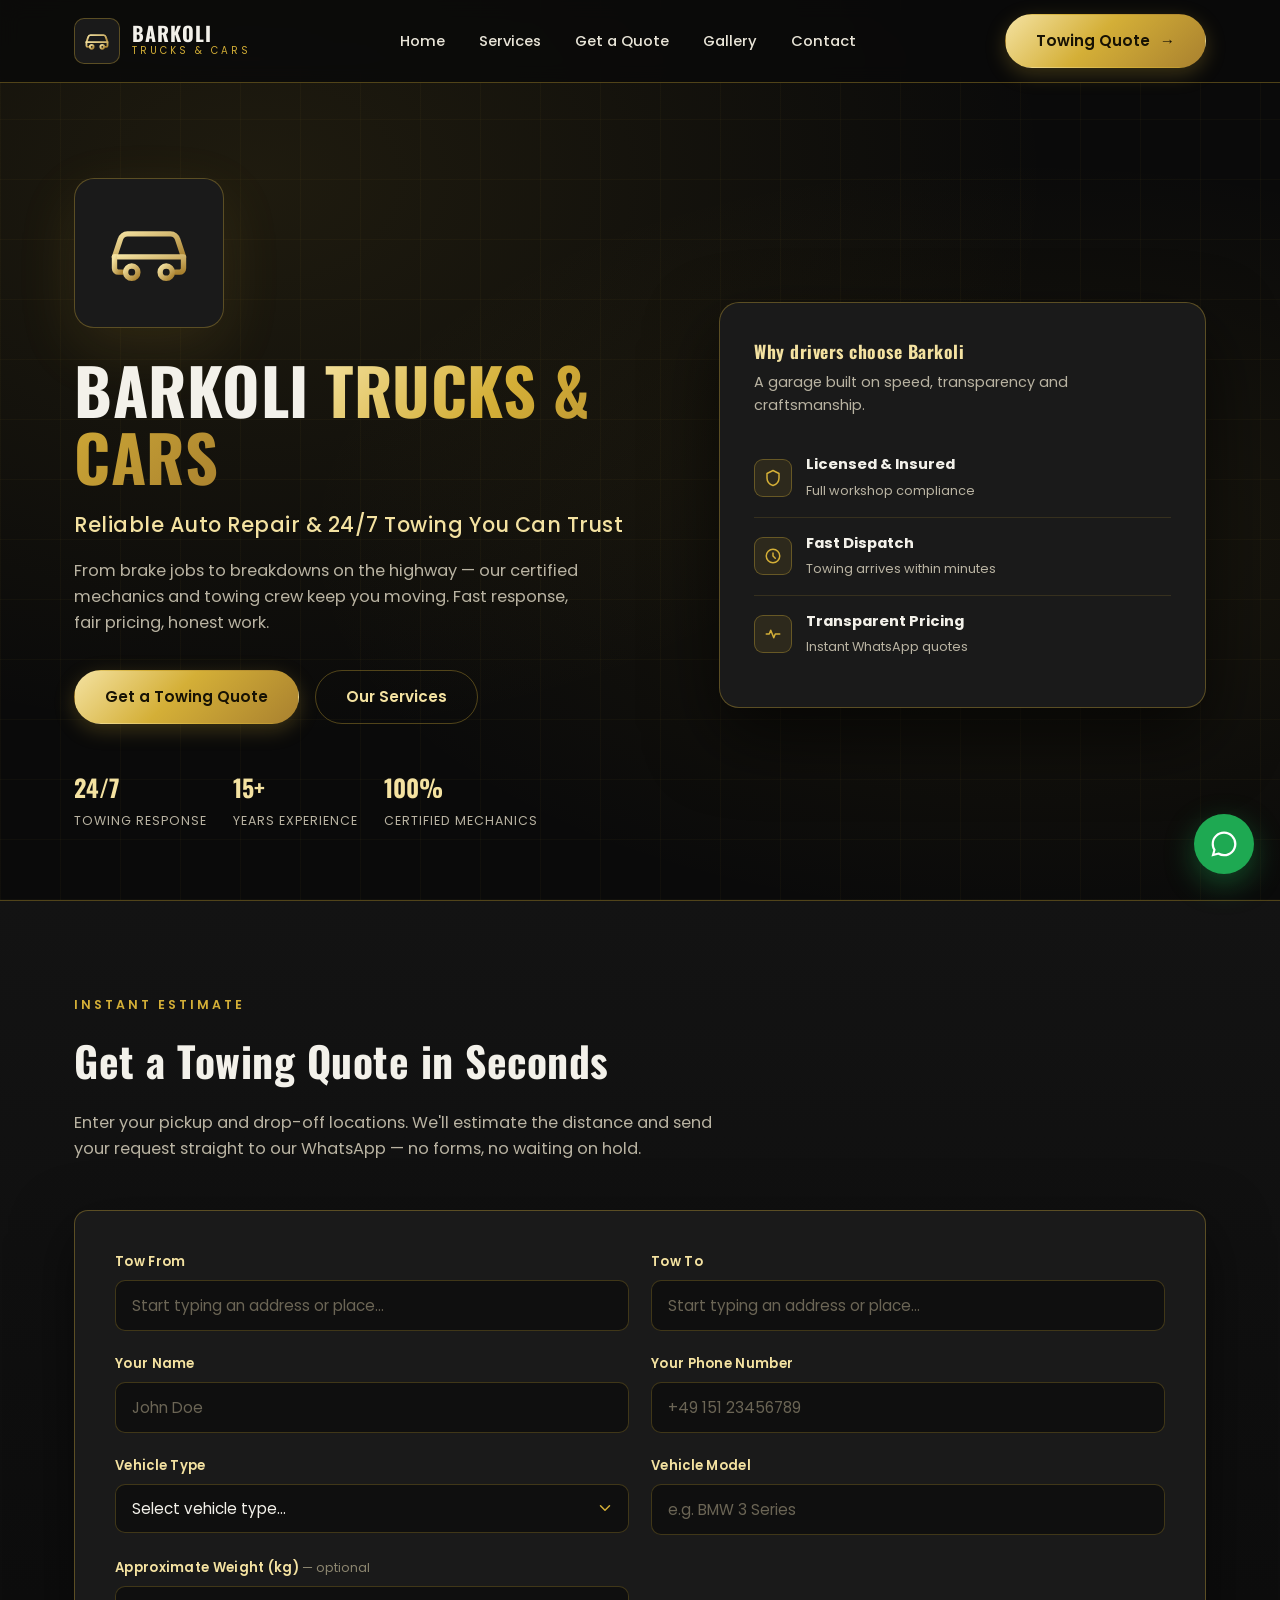
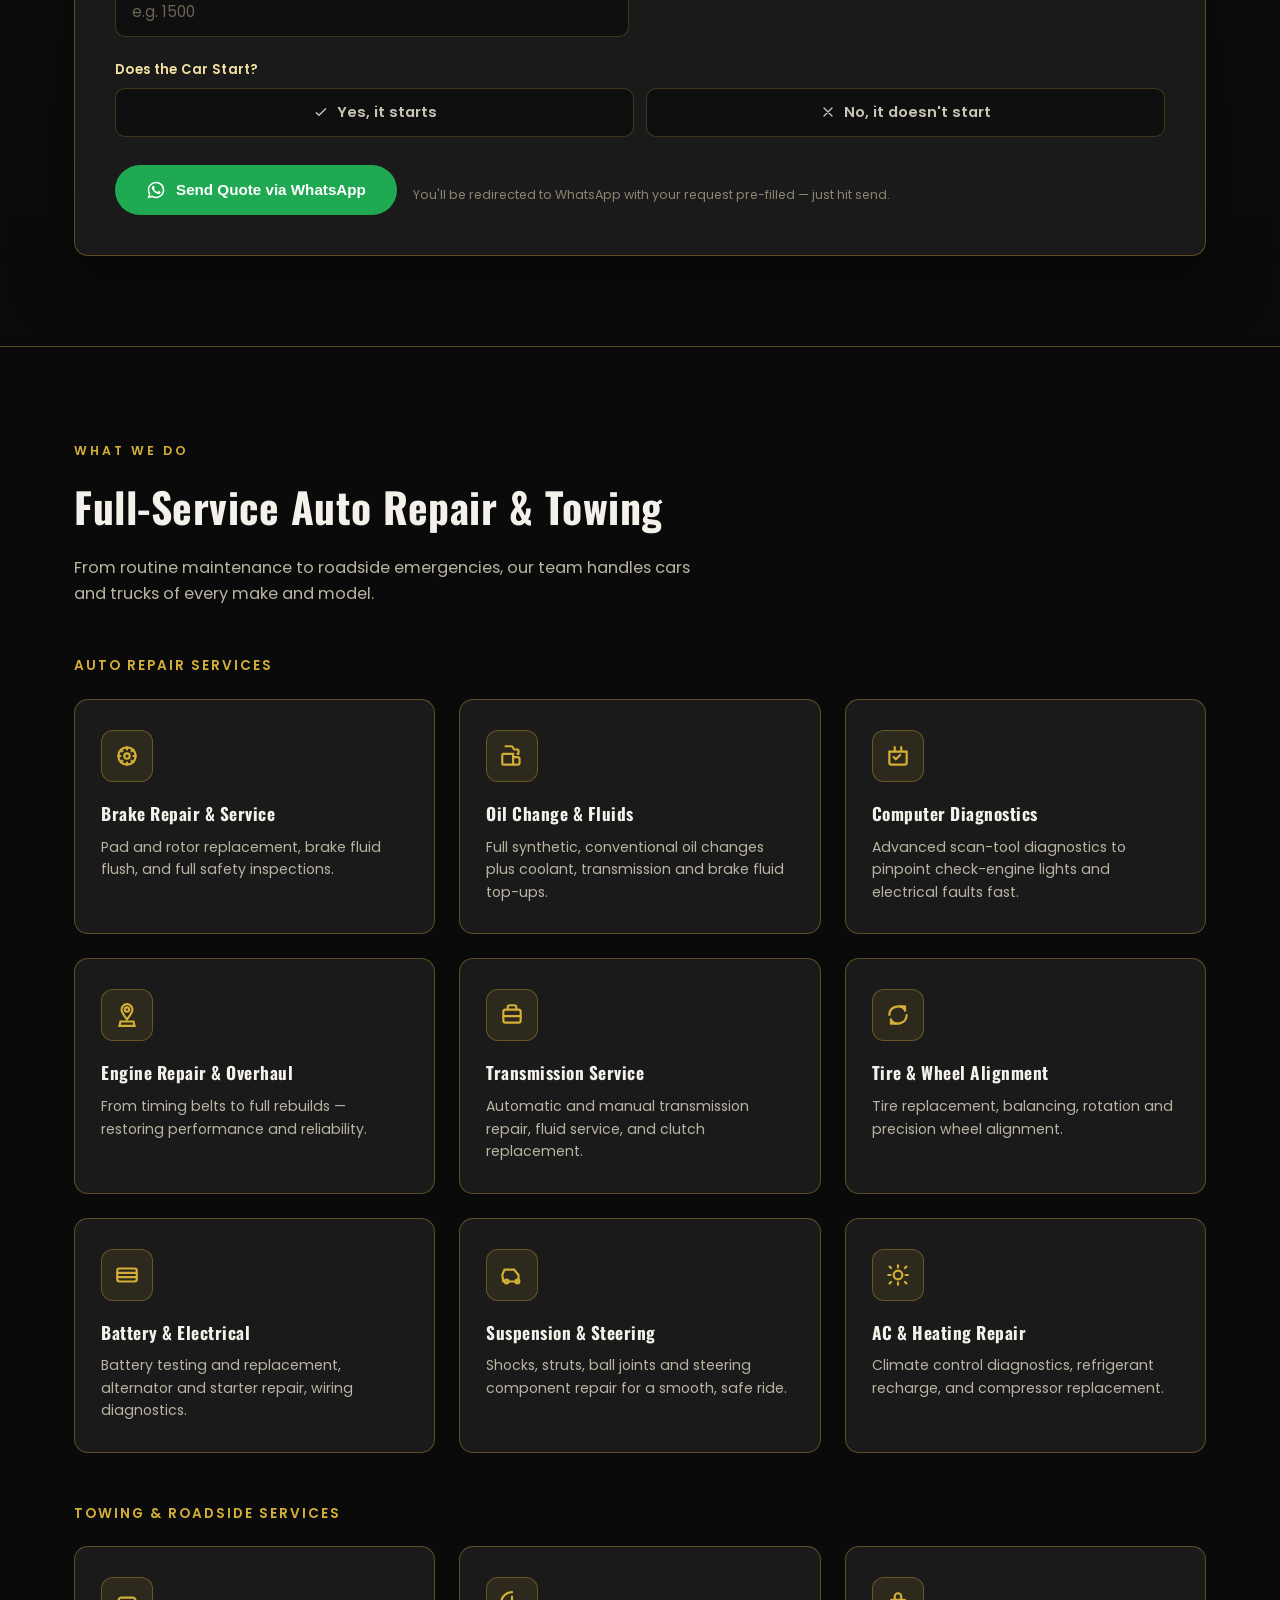
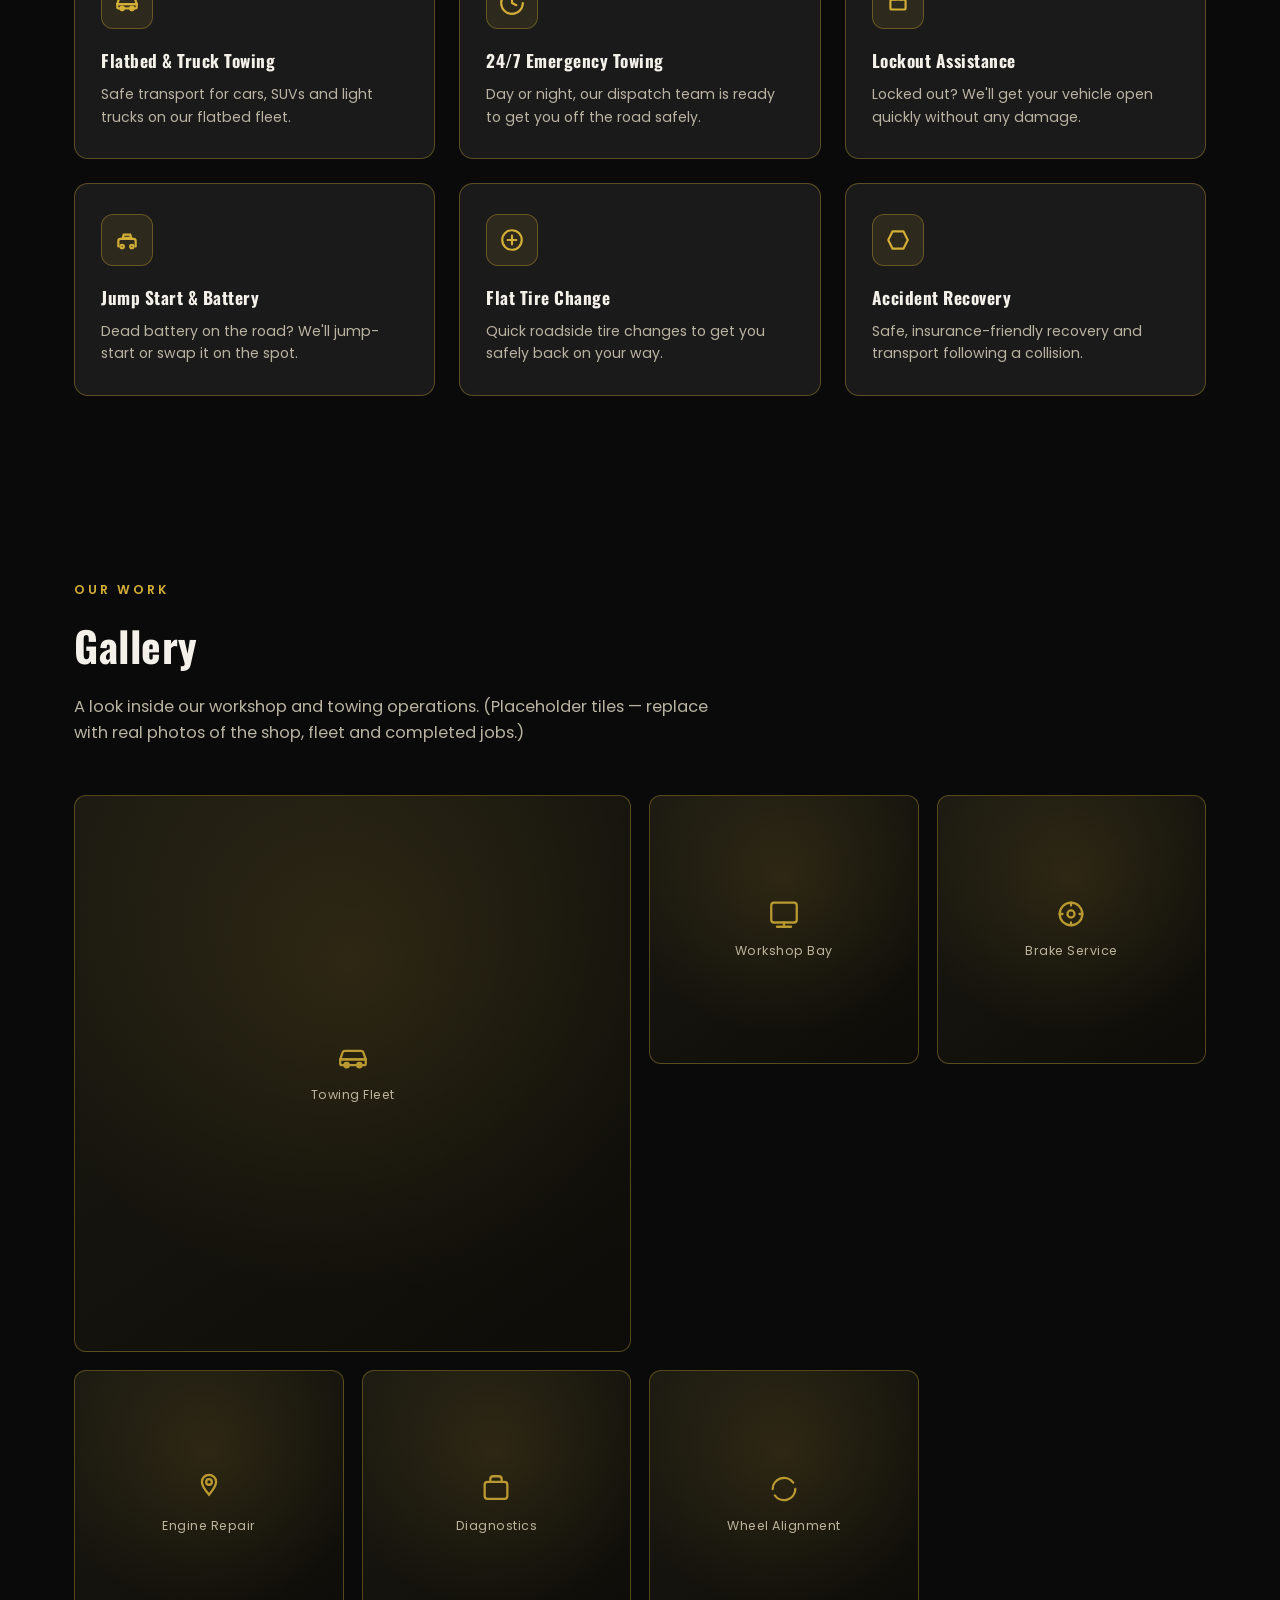
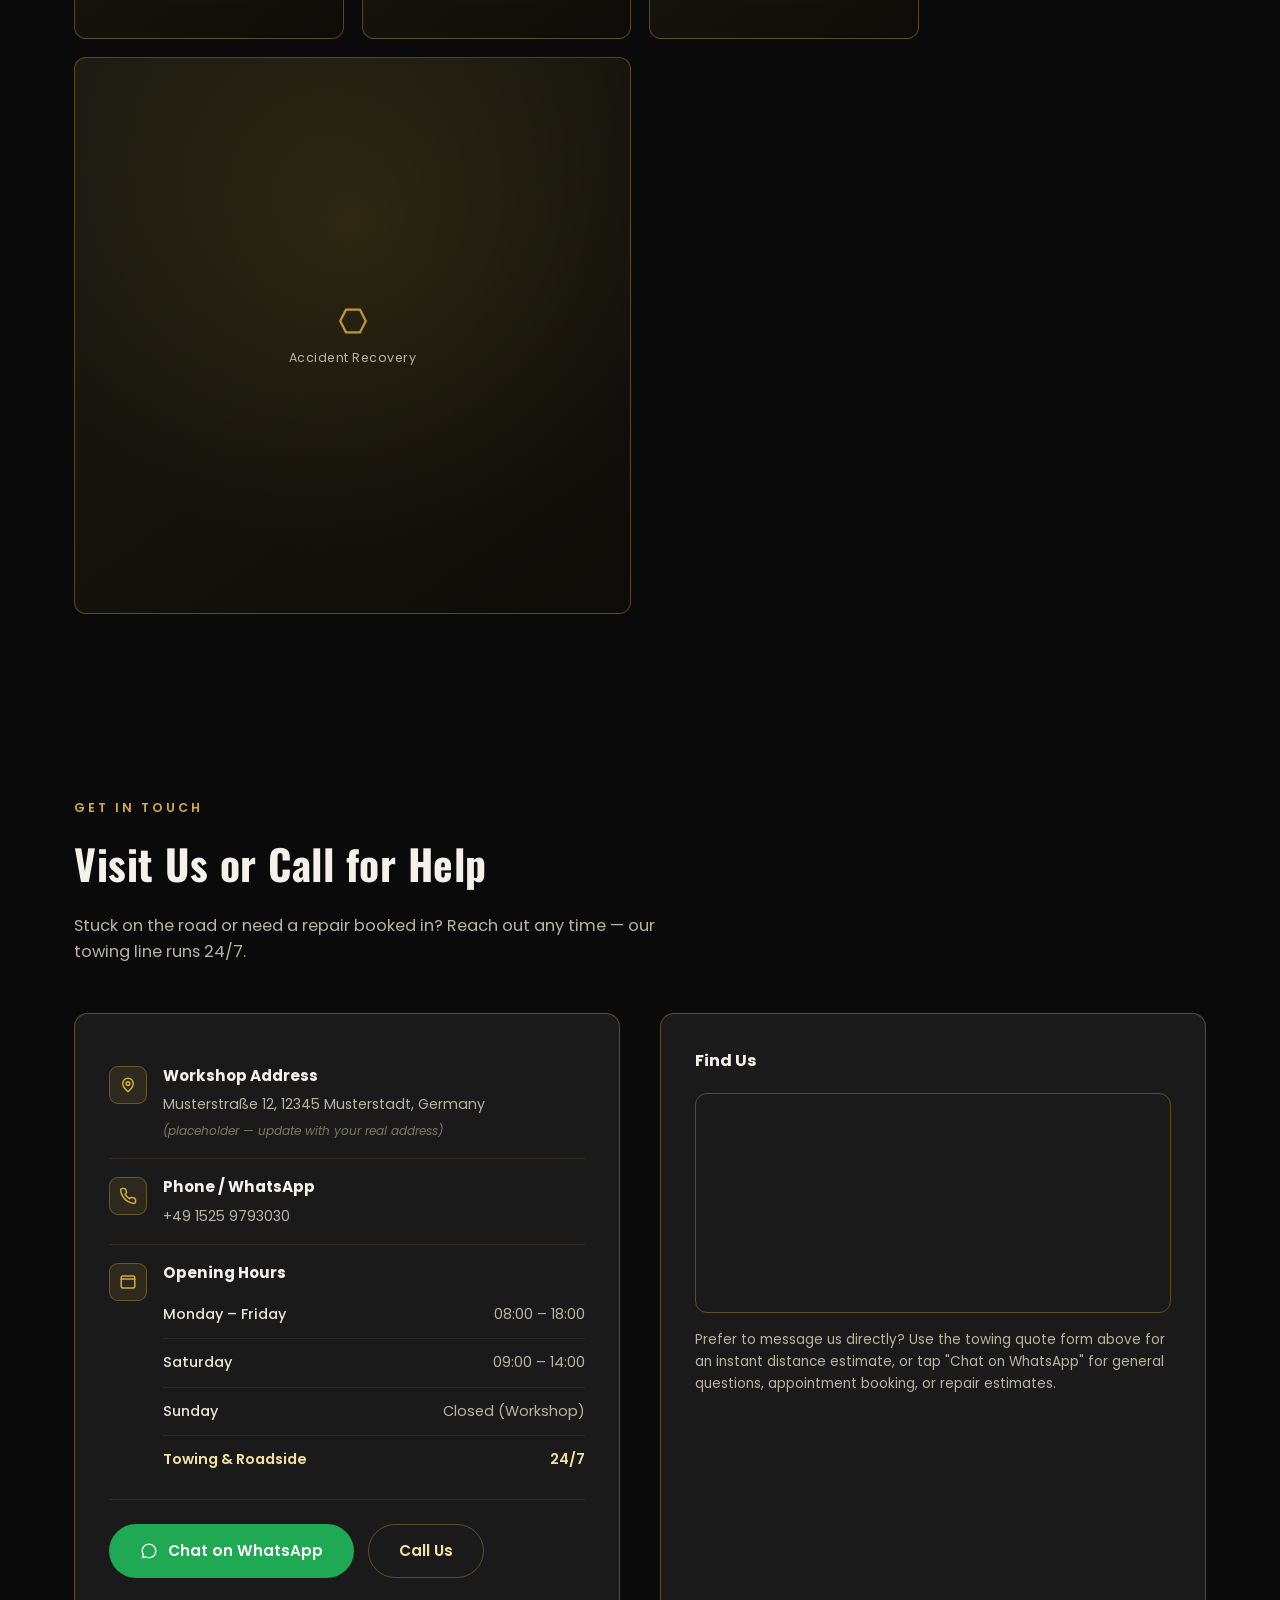
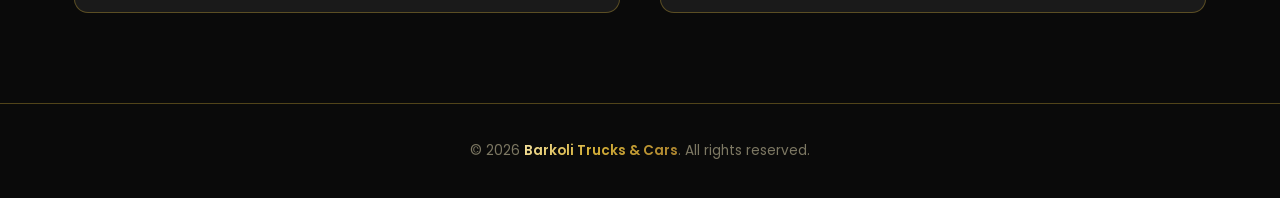
==== commit bb83e06f: "Add car-starts toggle, vehicle type/model, and optional weight to quote form Lets clients flag wheth" ====
--- a/index.html
+++ b/index.html
@@ -258,6 +258,56 @@
     box-shadow: 0 0 0 3px rgba(212,175,55,0.15);
   }
   .field input::placeholder{ color:#6b6555; }
+  .field select{
+    width:100%;
+    background:#0f0f0f;
+    border:1px solid rgba(212,175,55,0.25);
+    color:#f3f1ea;
+    padding:13px 16px;
+    border-radius:10px;
+    font-size:0.95rem;
+    font-family:'Poppins',sans-serif;
+    transition: border-color .2s ease, box-shadow .2s ease;
+    appearance:none;
+    -webkit-appearance:none;
+    background-image: url("data:image/svg+xml;utf8,<svg xmlns='http://www.w3.org/2000/svg' viewBox='0 0 24 24' fill='none' stroke='%23d4af37' stroke-width='2'><path d='M6 9l6 6 6-6' stroke-linecap='round' stroke-linejoin='round'/></svg>");
+    background-repeat:no-repeat;
+    background-position: right 14px center;
+    background-size:18px;
+    cursor:pointer;
+  }
+  .field select:focus{
+    outline:none;
+    border-color: var(--gold);
+    box-shadow: 0 0 0 3px rgba(212,175,55,0.15);
+  }
+  .field select option{ background:#0f0f0f; color:#f3f1ea; }
+  .field label .optional-tag{
+    color:#8b856f; font-weight:400; text-transform:none; letter-spacing:0;
+    font-size:0.78rem;
+  }
+  .toggle-group{ display:flex; gap:12px; }
+  .toggle-btn{
+    flex:1;
+    padding:13px 16px;
+    border-radius:10px;
+    border:1px solid rgba(212,175,55,0.25);
+    background:#0f0f0f;
+    color:#c9c4b4;
+    font-family:'Poppins',sans-serif;
+    font-size:0.92rem;
+    font-weight:600;
+    cursor:pointer;
+    display:flex; align-items:center; justify-content:center; gap:8px;
+    transition: all .2s ease;
+  }
+  .toggle-btn svg{ width:16px; height:16px; stroke: currentColor; flex-shrink:0; }
+  .toggle-btn:hover{ border-color: var(--gold); }
+  .toggle-btn.selected{
+    background: var(--gold-gradient);
+    color:#171204;
+    border-color: transparent;
+  }
   .autocomplete-list{
     position:absolute;
     top:100%; left:0; right:0;
@@ -579,6 +629,40 @@
             <label for="phoneInput">Your Phone Number</label>
             <input type="tel" id="phoneInput" placeholder="+49 151 23456789" required>
           </div>
+          <div class="field">
+            <label for="vehicleTypeInput">Vehicle Type</label>
+            <select id="vehicleTypeInput">
+              <option value="">Select vehicle type…</option>
+              <option value="Car / Sedan">Car / Sedan</option>
+              <option value="SUV">SUV</option>
+              <option value="Van">Van</option>
+              <option value="Pickup Truck">Pickup Truck</option>
+              <option value="Light Truck">Light Truck</option>
+              <option value="Motorcycle">Motorcycle</option>
+              <option value="Other">Other</option>
+            </select>
+          </div>
+          <div class="field">
+            <label for="vehicleModelInput">Vehicle Model</label>
+            <input type="text" id="vehicleModelInput" placeholder="e.g. BMW 3 Series">
+          </div>
+          <div class="field">
+            <label for="weightInput">Approximate Weight (kg) <span class="optional-tag">— optional</span></label>
+            <input type="number" id="weightInput" min="0" step="1" placeholder="e.g. 1500">
+          </div>
+          <div class="field full">
+            <label>Does the Car Start?</label>
+            <div class="toggle-group" id="startsToggle">
+              <button type="button" class="toggle-btn" data-value="Yes">
+                <svg viewBox="0 0 24 24" fill="none" stroke-width="2"><path d="M5 13l4 4L19 7" stroke-linecap="round" stroke-linejoin="round"/></svg>
+                Yes, it starts
+              </button>
+              <button type="button" class="toggle-btn" data-value="No">
+                <svg viewBox="0 0 24 24" fill="none" stroke-width="2"><path d="M6 6l12 12M18 6L6 18" stroke-linecap="round" stroke-linejoin="round"/></svg>
+                No, it doesn't start
+              </button>
+            </div>
+          </div>
         </div>
 
         <div class="distance-box" id="distanceBox">
@@ -589,7 +673,7 @@
           <div class="dist-label" style="max-width:260px;">Actual towing distance may vary slightly based on road routing — final price confirmed by our team on WhatsApp.</div>
         </div>
 
-        <div class="form-error" id="formError">Please select both a "Tow From" and "Tow To" location from the suggestion list, and fill in your name and phone number.</div>
+        <div class="form-error" id="formError">Please select both a "Tow From" and "Tow To" location from the suggestion list, fill in your name and phone number, and let us know if the car starts.</div>
 
         <div class="form-actions">
           <button type="submit" class="btn btn-whatsapp">
@@ -919,6 +1003,17 @@
   var distValue = document.getElementById('distValue');
   var currentDistanceKm = null;
 
+  // ---------- CAR STARTS TOGGLE ----------
+  var carStartsValue = null;
+  var startsButtons = document.querySelectorAll('#startsToggle .toggle-btn');
+  startsButtons.forEach(function(btn){
+    btn.addEventListener('click', function(){
+      carStartsValue = btn.getAttribute('data-value');
+      startsButtons.forEach(function(b){ b.classList.remove('selected'); });
+      btn.classList.add('selected');
+    });
+  });
+
   function updateDistance(){
     if(fromState && toState){
       currentDistanceKm = haversineKm(fromState.lat, fromState.lon, toState.lat, toState.lon);
@@ -939,8 +1034,11 @@
 
     var name = document.getElementById('nameInput').value.trim();
     var phone = document.getElementById('phoneInput').value.trim();
-
-    if(!fromState || !toState || !name || !phone){
+    var vehicleType = document.getElementById('vehicleTypeInput').value.trim();
+    var vehicleModel = document.getElementById('vehicleModelInput').value.trim();
+    var weight = document.getElementById('weightInput').value.trim();
+
+    if(!fromState || !toState || !name || !phone || !carStartsValue){
       formError.classList.add('active');
       return;
     }
@@ -954,8 +1052,12 @@
       "Phone: " + phone + "\n" +
       "From: " + fromState.label + "\n" +
       "To: " + toState.label + "\n" +
-      "Estimated distance: " + distanceLabel + " (straight-line)\n\n" +
-      "Please confirm the price and ETA. Thank you!";
+      "Estimated distance: " + distanceLabel + " (straight-line)\n" +
+      "Does the car start: " + carStartsValue + "\n" +
+      (vehicleType ? "Vehicle type: " + vehicleType + "\n" : "") +
+      (vehicleModel ? "Vehicle model: " + vehicleModel + "\n" : "") +
+      (weight ? "Approximate weight: " + weight + " kg\n" : "") +
+      "\nPlease confirm the price and ETA. Thank you!";
 
     var url = "https://wa.me/" + WHATSAPP_NUMBER + "?text=" + encodeURIComponent(message);
     window.open(url, '_blank');
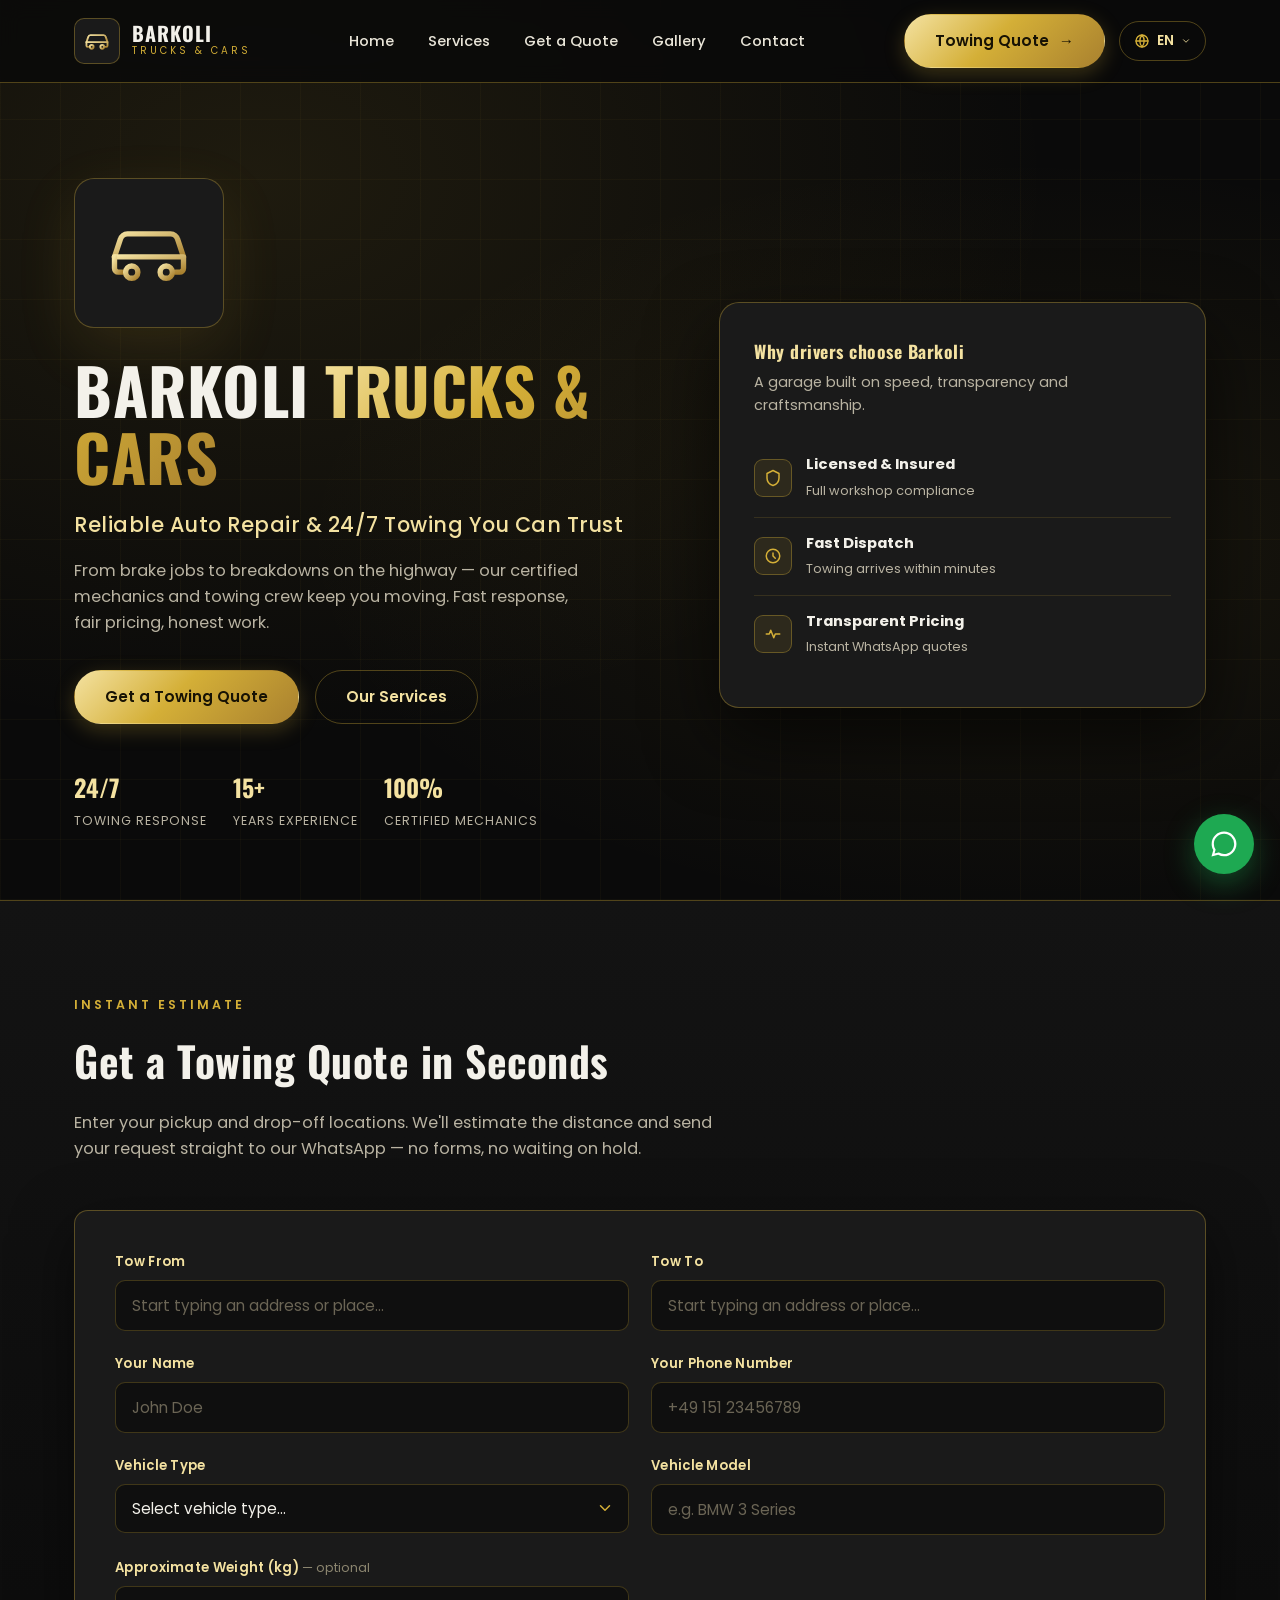
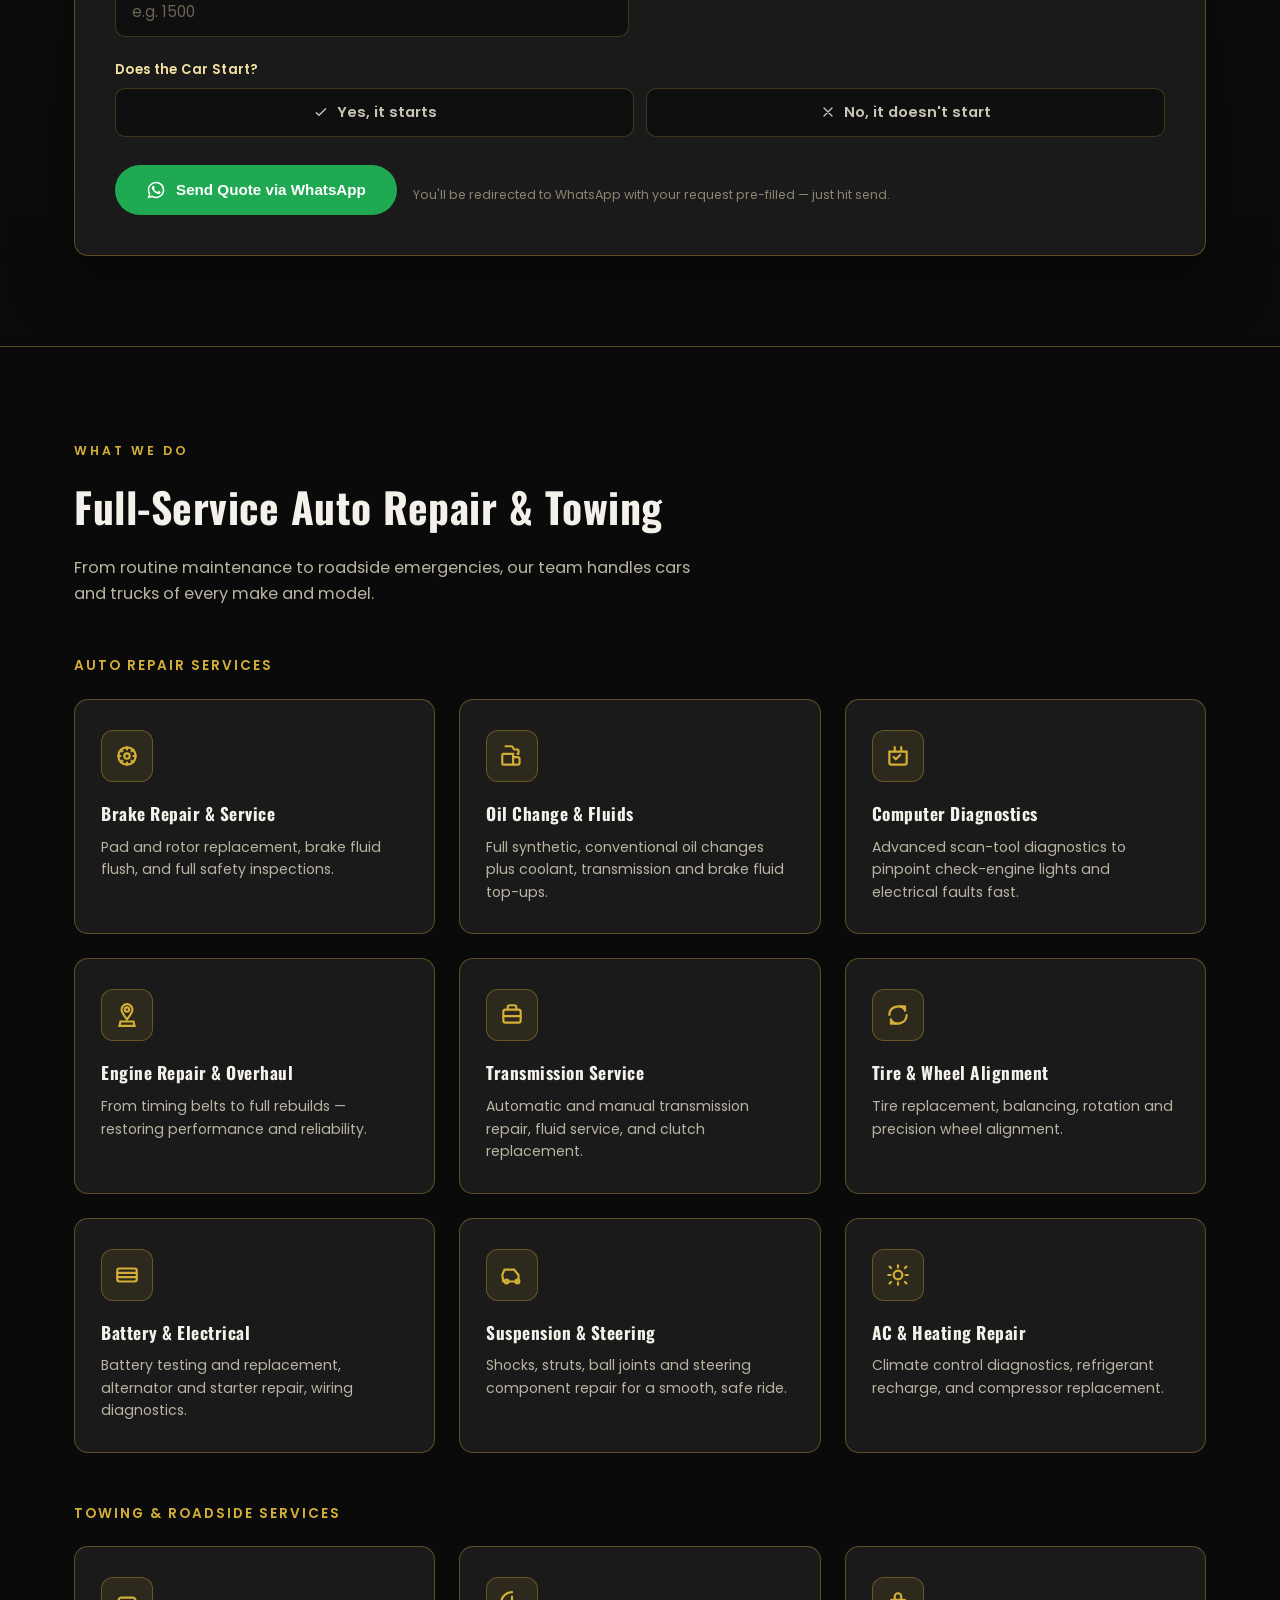
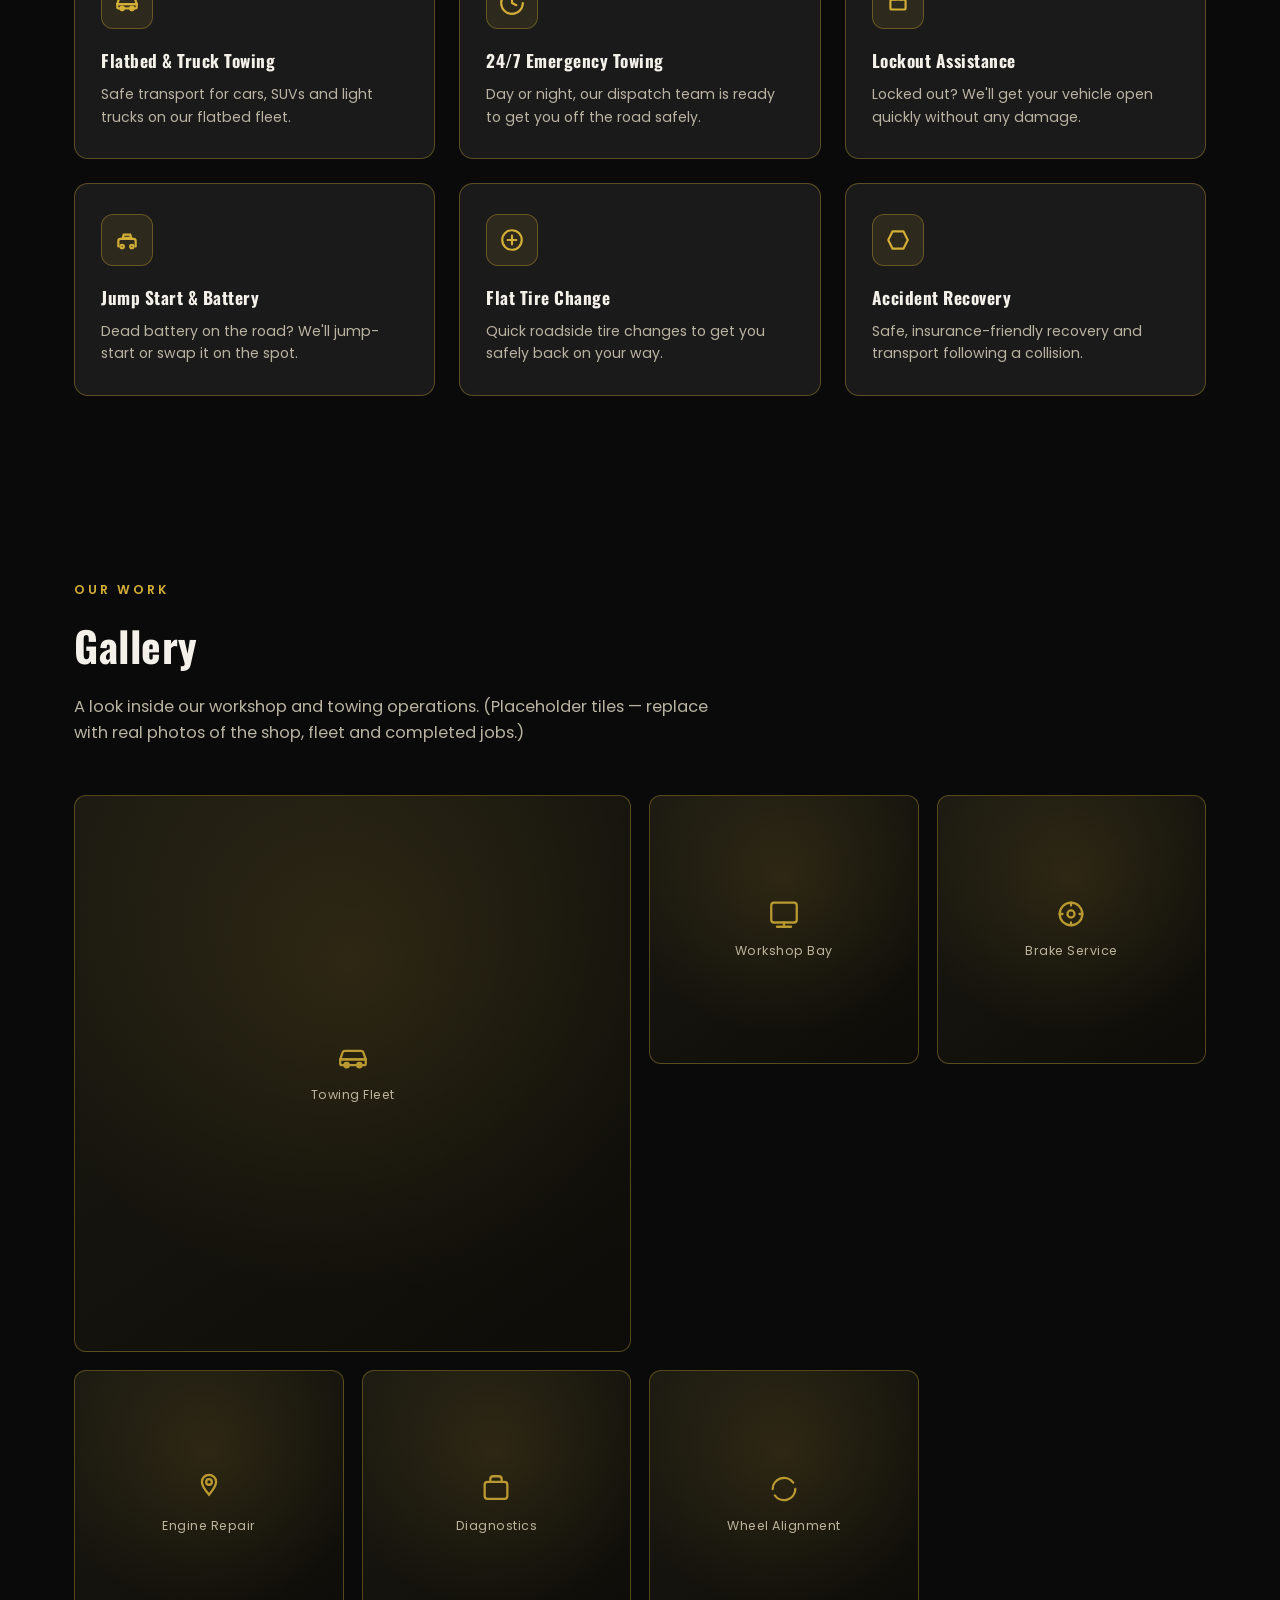
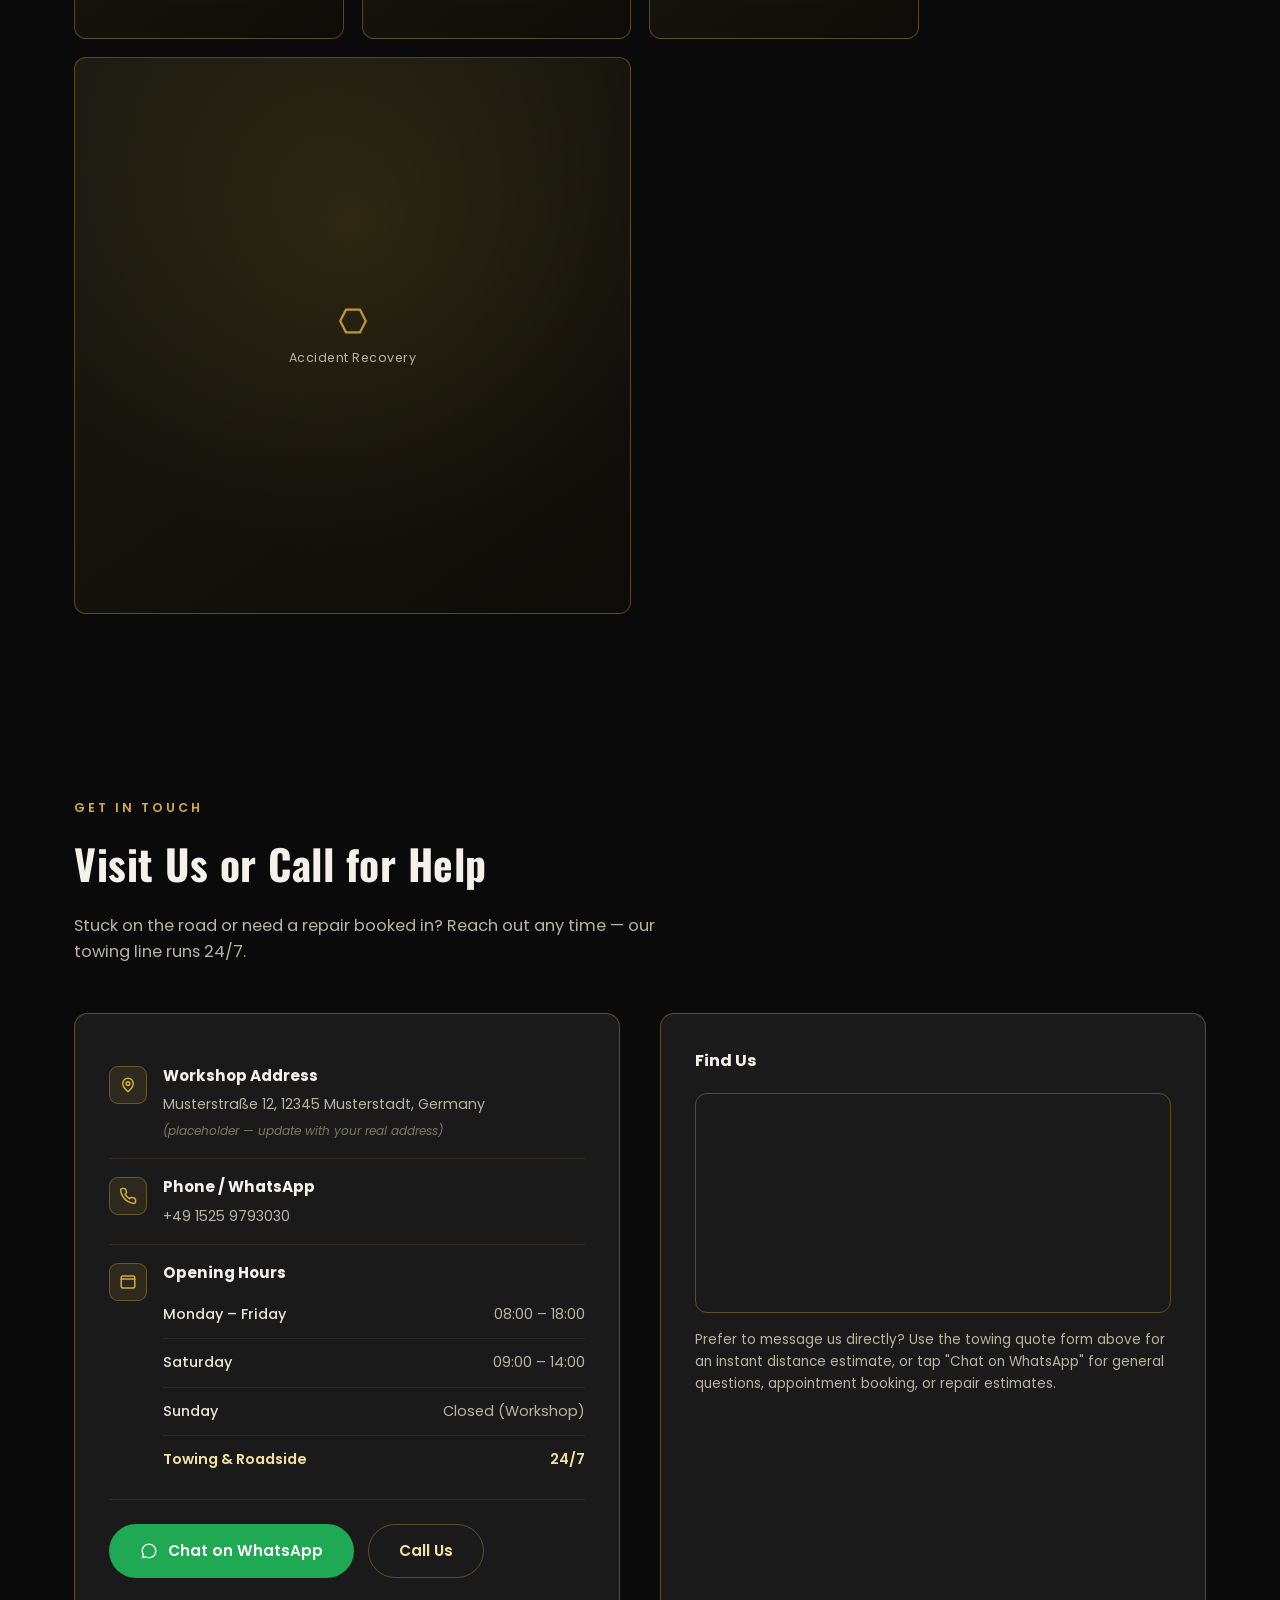
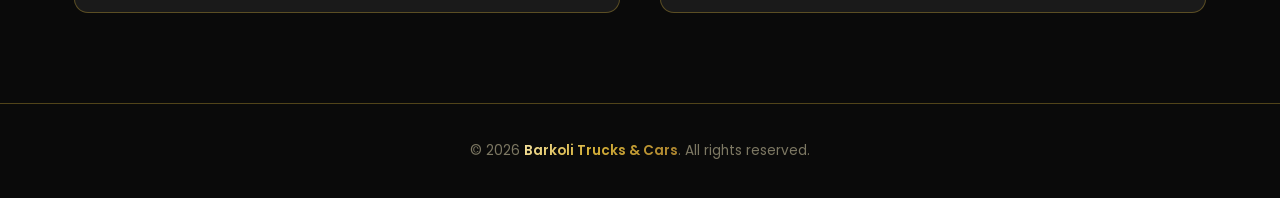
==== commit 31b06620: "Add English/German/Dutch/Arabic language support with RTL Adds a language switcher in the header (pe" ====
--- a/index.html
+++ b/index.html
@@ -3,11 +3,11 @@
 <head>
 <meta charset="UTF-8">
 <meta name="viewport" content="width=device-width, initial-scale=1.0">
-<title>Barkoli Trucks &amp; Cars | Auto Repair &amp; Towing</title>
-<meta name="description" content="Barkoli Trucks & Cars — professional auto repair and towing services. Get an instant towing quote via WhatsApp.">
+<title id="pageTitle">Barkoli Trucks &amp; Cars | Auto Repair &amp; Towing</title>
+<meta name="description" id="pageDescription" content="Barkoli Trucks & Cars — professional auto repair and towing services. Get an instant towing quote via WhatsApp.">
 <link rel="preconnect" href="https://fonts.googleapis.com">
 <link rel="preconnect" href="https://fonts.gstatic.com" crossorigin>
-<link href="https://fonts.googleapis.com/css2?family=Poppins:wght@400;500;600;700;800&family=Oswald:wght@500;600;700&display=swap" rel="stylesheet">
+<link href="https://fonts.googleapis.com/css2?family=Poppins:wght@400;500;600;700;800&family=Oswald:wght@500;600;700&family=Cairo:wght@400;500;600;700;800&display=swap" rel="stylesheet">
 <style>
   :root{
     --gold: #d4af37;
@@ -134,6 +134,56 @@
     display:none; flex-direction:column; gap:5px; cursor:pointer; background:none; border:none;
   }
   .burger span{ width:26px; height:2px; background: var(--gold); display:block; }
+
+  /* ---------- LANGUAGE SWITCH ---------- */
+  .lang-switch{ position:relative; }
+  .lang-btn{
+    display:flex; align-items:center; gap:7px;
+    padding:9px 14px;
+    border-radius:50px;
+    border:1px solid var(--border-gold);
+    background:transparent;
+    color: var(--gold-light);
+    font-family:'Poppins',sans-serif;
+    font-size:0.85rem;
+    font-weight:600;
+    cursor:pointer;
+    transition: background .2s ease, border-color .2s ease;
+  }
+  .lang-btn:hover{ background: rgba(212,175,55,0.08); border-color: var(--gold); }
+  .lang-btn svg{ width:16px; height:16px; stroke: var(--gold); flex-shrink:0; }
+  .lang-btn .caret{ width:10px; height:10px; stroke: var(--gold-light); transition: transform .2s ease; }
+  .lang-btn.open .caret{ transform: rotate(180deg); }
+  .lang-menu{
+    position:absolute;
+    top:calc(100% + 8px);
+    right:0;
+    min-width:170px;
+    background:#141414;
+    border:1px solid var(--border-gold);
+    border-radius:12px;
+    padding:6px;
+    z-index:1100;
+    display:none;
+    box-shadow: 0 16px 40px rgba(0,0,0,0.6);
+  }
+  .lang-menu.open{ display:block; }
+  .lang-menu button{
+    width:100%;
+    display:flex; align-items:center; gap:10px;
+    padding:10px 12px;
+    border-radius:8px;
+    border:none;
+    background:transparent;
+    color:#ddd6c4;
+    font-family:'Poppins',sans-serif;
+    font-size:0.88rem;
+    cursor:pointer;
+    text-align:left;
+  }
+  .lang-menu button:hover{ background: rgba(212,175,55,0.1); color: var(--gold-light); }
+  .lang-menu button.active{ background: rgba(212,175,55,0.14); color: var(--gold-light); font-weight:600; }
+  .lang-menu button .flag{ font-size:1.1rem; line-height:1; }
 
   /* ---------- HERO ---------- */
   .hero{
@@ -477,6 +527,22 @@
   .float-wa:hover{ transform: scale(1.08); }
   .float-wa svg{ width:30px; height:30px; fill:#fff; }
 
+  /* ---------- RTL / ARABIC ---------- */
+  html[lang="ar"] body{ font-family:'Cairo','Poppins',sans-serif; }
+  html[lang="ar"] h1, html[lang="ar"] h2, html[lang="ar"] h3, html[lang="ar"] h4,
+  html[lang="ar"] .brand-name{ font-family:'Cairo',sans-serif; }
+  html[lang="ar"] *{ letter-spacing:0 !important; }
+  html[dir="rtl"] .lang-menu{ right:auto; left:0; }
+  html[dir="rtl"] .lang-menu button{ text-align:right; }
+  html[dir="rtl"] .float-wa{ right:auto; left:26px; }
+  html[dir="rtl"] .rtl-flip{ display:inline-block; transform: scaleX(-1); }
+  html[dir="rtl"] .field select{
+    background-position: left 14px center;
+    padding-left:40px; padding-right:16px;
+  }
+  html[dir="rtl"] .hours-table td:last-child{ text-align:left; }
+  html[dir="rtl"] nav a::after{ left:auto; right:0; }
+
   /* ---------- RESPONSIVE ---------- */
   @media (max-width: 960px){
     .hero-inner{ grid-template-columns:1fr; }
@@ -492,6 +558,8 @@
     nav ul li a{ display:block; padding:16px 0; }
     .nav-cta .btn span.txt{ display:none; }
     .burger{ display:flex; }
+    .lang-btn span.lang-label{ display:none; }
+    .lang-btn{ padding:9px 10px; }
     .form-grid{ grid-template-columns:1fr; }
     .services-grid{ grid-template-columns: 1fr 1fr; }
     .gallery-grid{ grid-template-columns: repeat(2, 1fr); }
@@ -529,20 +597,33 @@
       </div>
       <div>
         <div class="brand-name">BARKOLI</div>
-        <div class="brand-sub">Trucks &amp; Cars</div>
+        <div class="brand-sub" data-i18n="brand.sub">Trucks &amp; Cars</div>
       </div>
     </div>
     <nav id="mainNav">
       <ul>
-        <li><a href="#home">Home</a></li>
-        <li><a href="#services">Services</a></li>
-        <li><a href="#quote">Get a Quote</a></li>
-        <li><a href="#gallery">Gallery</a></li>
-        <li><a href="#contact">Contact</a></li>
+        <li><a href="#home" data-i18n="nav.home">Home</a></li>
+        <li><a href="#services" data-i18n="nav.services">Services</a></li>
+        <li><a href="#quote" data-i18n="nav.quote">Get a Quote</a></li>
+        <li><a href="#gallery" data-i18n="nav.gallery">Gallery</a></li>
+        <li><a href="#contact" data-i18n="nav.contact">Contact</a></li>
       </ul>
     </nav>
     <div class="nav-cta">
-      <a href="#quote" class="btn btn-primary"><span class="txt">Towing Quote</span> →</a>
+      <a href="#quote" class="btn btn-primary"><span class="txt" data-i18n="nav.ctaQuote">Towing Quote</span> <span class="rtl-flip">→</span></a>
+      <div class="lang-switch">
+        <button class="lang-btn" id="langBtn" aria-haspopup="true" aria-expanded="false">
+          <svg viewBox="0 0 24 24" fill="none" stroke-width="2"><circle cx="12" cy="12" r="9"/><path d="M3 12h18M12 3a14 14 0 0 1 0 18M12 3a14 14 0 0 0 0 18" stroke-linecap="round"/></svg>
+          <span class="lang-label" id="langBtnLabel">EN</span>
+          <svg class="caret" viewBox="0 0 24 24" fill="none" stroke-width="2"><path d="M6 9l6 6 6-6" stroke-linecap="round" stroke-linejoin="round"/></svg>
+        </button>
+        <div class="lang-menu" id="langMenu">
+          <button type="button" data-lang="en"><span class="flag">🇬🇧</span> English</button>
+          <button type="button" data-lang="de"><span class="flag">🇩🇪</span> Deutsch</button>
+          <button type="button" data-lang="nl"><span class="flag">🇳🇱</span> Nederlands</button>
+          <button type="button" data-lang="ar"><span class="flag">🇸🇦</span> العربية</button>
+        </div>
+      </div>
       <button class="burger" id="burgerBtn" aria-label="Toggle menu">
         <span></span><span></span><span></span>
       </button>
@@ -569,33 +650,33 @@
           <circle cx="16.5" cy="17" r="1.6"/>
         </svg>
       </div>
-      <h1>BARKOLI <span class="gold-text">TRUCKS &amp; CARS</span></h1>
-      <div class="hero-tagline">Reliable Auto Repair &amp; 24/7 Towing You Can Trust</div>
-      <p class="desc">From brake jobs to breakdowns on the highway — our certified mechanics and towing crew keep you moving. Fast response, fair pricing, honest work.</p>
+      <h1>BARKOLI <span class="gold-text" data-i18n="hero.titleSpan">TRUCKS &amp; CARS</span></h1>
+      <div class="hero-tagline" data-i18n="hero.tagline">Reliable Auto Repair &amp; 24/7 Towing You Can Trust</div>
+      <p class="desc" data-i18n="hero.desc">From brake jobs to breakdowns on the highway — our certified mechanics and towing crew keep you moving. Fast response, fair pricing, honest work.</p>
       <div class="hero-actions">
-        <a href="#quote" class="btn btn-primary">Get a Towing Quote</a>
-        <a href="#services" class="btn btn-outline">Our Services</a>
+        <a href="#quote" class="btn btn-primary" data-i18n="hero.ctaQuote">Get a Towing Quote</a>
+        <a href="#services" class="btn btn-outline" data-i18n="hero.ctaServices">Our Services</a>
       </div>
       <div class="hero-badges">
-        <div class="hero-badge"><b>24/7</b><span>Towing Response</span></div>
-        <div class="hero-badge"><b>15+</b><span>Years Experience</span></div>
-        <div class="hero-badge"><b>100%</b><span>Certified Mechanics</span></div>
+        <div class="hero-badge"><b>24/7</b><span data-i18n="hero.badge247">Towing Response</span></div>
+        <div class="hero-badge"><b>15+</b><span data-i18n="hero.badge15">Years Experience</span></div>
+        <div class="hero-badge"><b>100%</b><span data-i18n="hero.badge100">Certified Mechanics</span></div>
       </div>
     </div>
     <div class="hero-visual">
-      <h3>Why drivers choose Barkoli</h3>
-      <p>A garage built on speed, transparency and craftsmanship.</p>
+      <h3 data-i18n="heroVisual.title">Why drivers choose Barkoli</h3>
+      <p data-i18n="heroVisual.sub">A garage built on speed, transparency and craftsmanship.</p>
       <div class="mini-row">
         <div class="mini-ico"><svg viewBox="0 0 24 24" fill="none" stroke-width="2"><path d="M12 2l8 4v6c0 5-3.5 8.5-8 10-4.5-1.5-8-5-8-10V6l8-4z" stroke-linejoin="round"/></svg></div>
-        <div><b>Licensed &amp; Insured</b><span>Full workshop compliance</span></div>
+        <div><b data-i18n="heroVisual.row1Title">Licensed &amp; Insured</b><span data-i18n="heroVisual.row1Sub">Full workshop compliance</span></div>
       </div>
       <div class="mini-row">
         <div class="mini-ico"><svg viewBox="0 0 24 24" fill="none" stroke-width="2"><path d="M12 8v4l3 3" stroke-linecap="round"/><circle cx="12" cy="12" r="9"/></svg></div>
-        <div><b>Fast Dispatch</b><span>Towing arrives within minutes</span></div>
+        <div><b data-i18n="heroVisual.row2Title">Fast Dispatch</b><span data-i18n="heroVisual.row2Sub">Towing arrives within minutes</span></div>
       </div>
       <div class="mini-row">
         <div class="mini-ico"><svg viewBox="0 0 24 24" fill="none" stroke-width="2"><path d="M3 12h4l2-5 4 10 2-5h6" stroke-linecap="round" stroke-linejoin="round"/></svg></div>
-        <div><b>Transparent Pricing</b><span>Instant WhatsApp quotes</span></div>
+        <div><b data-i18n="heroVisual.row3Title">Transparent Pricing</b><span data-i18n="heroVisual.row3Sub">Instant WhatsApp quotes</span></div>
       </div>
     </div>
   </div>
@@ -604,62 +685,62 @@
 <!-- ============ TOWING QUOTE ============ -->
 <section class="section quote-section" id="quote">
   <div class="container">
-    <span class="section-tag">Instant Estimate</span>
-    <h2 class="section-title">Get a Towing Quote in Seconds</h2>
-    <p class="section-sub">Enter your pickup and drop-off locations. We'll estimate the distance and send your request straight to our WhatsApp — no forms, no waiting on hold.</p>
+    <span class="section-tag" data-i18n="quote.tag">Instant Estimate</span>
+    <h2 class="section-title" data-i18n="quote.title">Get a Towing Quote in Seconds</h2>
+    <p class="section-sub" data-i18n="quote.sub">Enter your pickup and drop-off locations. We'll estimate the distance and send your request straight to our WhatsApp — no forms, no waiting on hold.</p>
 
     <div class="quote-card">
       <form id="quoteForm" autocomplete="off">
         <div class="form-grid">
           <div class="field">
-            <label for="fromInput">Tow From</label>
-            <input type="text" id="fromInput" placeholder="Start typing an address or place…">
+            <label for="fromInput" data-i18n="form.fromLabel">Tow From</label>
+            <input type="text" id="fromInput" dir="auto" placeholder="Start typing an address or place…" data-i18n-ph="form.fromPh">
             <div class="autocomplete-list" id="fromList"></div>
           </div>
           <div class="field">
-            <label for="toInput">Tow To</label>
-            <input type="text" id="toInput" placeholder="Start typing an address or place…">
+            <label for="toInput" data-i18n="form.toLabel">Tow To</label>
+            <input type="text" id="toInput" dir="auto" placeholder="Start typing an address or place…" data-i18n-ph="form.toPh">
             <div class="autocomplete-list" id="toList"></div>
           </div>
           <div class="field">
-            <label for="nameInput">Your Name</label>
-            <input type="text" id="nameInput" placeholder="John Doe" required>
+            <label for="nameInput" data-i18n="form.nameLabel">Your Name</label>
+            <input type="text" id="nameInput" dir="auto" placeholder="John Doe" data-i18n-ph="form.namePh" required>
           </div>
           <div class="field">
-            <label for="phoneInput">Your Phone Number</label>
-            <input type="tel" id="phoneInput" placeholder="+49 151 23456789" required>
+            <label for="phoneInput" data-i18n="form.phoneLabel">Your Phone Number</label>
+            <input type="tel" id="phoneInput" dir="ltr" placeholder="+49 151 23456789" data-i18n-ph="form.phonePh" required>
           </div>
           <div class="field">
-            <label for="vehicleTypeInput">Vehicle Type</label>
+            <label for="vehicleTypeInput" data-i18n="form.vehicleTypeLabel">Vehicle Type</label>
             <select id="vehicleTypeInput">
-              <option value="">Select vehicle type…</option>
-              <option value="Car / Sedan">Car / Sedan</option>
-              <option value="SUV">SUV</option>
-              <option value="Van">Van</option>
-              <option value="Pickup Truck">Pickup Truck</option>
-              <option value="Light Truck">Light Truck</option>
-              <option value="Motorcycle">Motorcycle</option>
-              <option value="Other">Other</option>
+              <option value="" data-i18n="form.vehicleTypePh">Select vehicle type…</option>
+              <option value="car" data-i18n="vehicleTypes.car">Car / Sedan</option>
+              <option value="suv" data-i18n="vehicleTypes.suv">SUV</option>
+              <option value="van" data-i18n="vehicleTypes.van">Van</option>
+              <option value="pickup" data-i18n="vehicleTypes.pickup">Pickup Truck</option>
+              <option value="lightTruck" data-i18n="vehicleTypes.lightTruck">Light Truck</option>
+              <option value="motorcycle" data-i18n="vehicleTypes.motorcycle">Motorcycle</option>
+              <option value="other" data-i18n="vehicleTypes.other">Other</option>
             </select>
           </div>
           <div class="field">
-            <label for="vehicleModelInput">Vehicle Model</label>
-            <input type="text" id="vehicleModelInput" placeholder="e.g. BMW 3 Series">
+            <label for="vehicleModelInput" data-i18n="form.vehicleModelLabel">Vehicle Model</label>
+            <input type="text" id="vehicleModelInput" dir="auto" placeholder="e.g. BMW 3 Series" data-i18n-ph="form.vehicleModelPh">
           </div>
           <div class="field">
-            <label for="weightInput">Approximate Weight (kg) <span class="optional-tag">— optional</span></label>
-            <input type="number" id="weightInput" min="0" step="1" placeholder="e.g. 1500">
+            <label for="weightInput"><span data-i18n="form.weightLabel">Approximate Weight (kg)</span> <span class="optional-tag" data-i18n="form.weightOptional">— optional</span></label>
+            <input type="number" id="weightInput" dir="ltr" min="0" step="1" placeholder="e.g. 1500" data-i18n-ph="form.weightPh">
           </div>
           <div class="field full">
-            <label>Does the Car Start?</label>
+            <label data-i18n="form.startsLabel">Does the Car Start?</label>
             <div class="toggle-group" id="startsToggle">
-              <button type="button" class="toggle-btn" data-value="Yes">
+              <button type="button" class="toggle-btn" data-value="yes">
                 <svg viewBox="0 0 24 24" fill="none" stroke-width="2"><path d="M5 13l4 4L19 7" stroke-linecap="round" stroke-linejoin="round"/></svg>
-                Yes, it starts
+                <span data-i18n="form.startsYes">Yes, it starts</span>
               </button>
-              <button type="button" class="toggle-btn" data-value="No">
+              <button type="button" class="toggle-btn" data-value="no">
                 <svg viewBox="0 0 24 24" fill="none" stroke-width="2"><path d="M6 6l12 12M18 6L6 18" stroke-linecap="round" stroke-linejoin="round"/></svg>
-                No, it doesn't start
+                <span data-i18n="form.startsNo">No, it doesn't start</span>
               </button>
             </div>
           </div>
@@ -668,19 +749,19 @@
         <div class="distance-box" id="distanceBox">
           <div>
             <div class="dist-value" id="distValue">0 km</div>
-            <div class="dist-label">Estimated straight-line distance</div>
+            <div class="dist-label" data-i18n="form.distanceLabel">Estimated straight-line distance</div>
           </div>
-          <div class="dist-label" style="max-width:260px;">Actual towing distance may vary slightly based on road routing — final price confirmed by our team on WhatsApp.</div>
+          <div class="dist-label" style="max-width:260px;" data-i18n="form.distanceNote">Actual towing distance may vary slightly based on road routing — final price confirmed by our team on WhatsApp.</div>
         </div>
 
-        <div class="form-error" id="formError">Please select both a "Tow From" and "Tow To" location from the suggestion list, fill in your name and phone number, and let us know if the car starts.</div>
+        <div class="form-error" id="formError" data-i18n="form.error">Please select both a "Tow From" and "Tow To" location from the suggestion list, fill in your name and phone number, and let us know if the car starts.</div>
 
         <div class="form-actions">
           <button type="submit" class="btn btn-whatsapp">
             <svg width="20" height="20" viewBox="0 0 24 24" fill="#fff"><path d="M12.04 2C6.58 2 2.13 6.45 2.13 11.91c0 1.75.46 3.45 1.32 4.95L2 22l5.29-1.39a9.87 9.87 0 0 0 4.75 1.21h.01c5.46 0 9.91-4.45 9.91-9.91 0-2.65-1.03-5.14-2.9-7.01A9.82 9.82 0 0 0 12.04 2m0 1.8c2.16 0 4.19.84 5.71 2.37a8.03 8.03 0 0 1 2.36 5.73c0 4.46-3.63 8.09-8.08 8.09a8.1 8.1 0 0 1-4.12-1.12l-.3-.17-3.14.82.84-3.06-.19-.32a8.02 8.02 0 0 1-1.24-4.31c0-4.46 3.63-8.03 8.16-8.03M8.53 7.06c-.17 0-.45.06-.68.32-.23.25-.9.87-.9 2.13 0 1.25.92 2.46 1.05 2.63.13.17 1.8 2.88 4.45 3.93 2.2.87 2.65.7 3.13.65.48-.04 1.54-.63 1.76-1.24.22-.6.22-1.12.15-1.23-.06-.11-.24-.17-.5-.3-.26-.13-1.54-.76-1.78-.85-.24-.09-.41-.13-.59.13-.17.26-.67.85-.82 1.02-.15.17-.3.19-.56.06-.26-.13-1.09-.4-2.08-1.28-.77-.68-1.29-1.53-1.44-1.79-.15-.26-.02-.4.11-.53.12-.12.26-.3.39-.45.13-.15.17-.26.26-.43.09-.17.04-.32-.02-.45-.06-.13-.59-1.46-.82-1.99-.21-.51-.43-.45-.59-.46-.15-.01-.32-.01-.49-.01z"/></svg>
-            Send Quote via WhatsApp
+            <span data-i18n="form.submitBtn">Send Quote via WhatsApp</span>
           </button>
-          <div class="form-note">You'll be redirected to WhatsApp with your request pre-filled — just hit send.</div>
+          <div class="form-note" data-i18n="form.note">You'll be redirected to WhatsApp with your request pre-filled — just hit send.</div>
         </div>
       </form>
     </div>
@@ -690,90 +771,90 @@
 <!-- ============ SERVICES ============ -->
 <section class="section" id="services">
   <div class="container">
-    <span class="section-tag">What We Do</span>
-    <h2 class="section-title">Full-Service Auto Repair &amp; Towing</h2>
-    <p class="section-sub">From routine maintenance to roadside emergencies, our team handles cars and trucks of every make and model.</p>
-
-    <div class="services-subhead">Auto Repair Services</div>
+    <span class="section-tag" data-i18n="services.tag">What We Do</span>
+    <h2 class="section-title" data-i18n="services.title">Full-Service Auto Repair &amp; Towing</h2>
+    <p class="section-sub" data-i18n="services.sub">From routine maintenance to roadside emergencies, our team handles cars and trucks of every make and model.</p>
+
+    <div class="services-subhead" data-i18n="services.autoSubhead">Auto Repair Services</div>
     <div class="services-grid">
       <div class="service-card">
         <div class="service-ico"><svg viewBox="0 0 24 24" fill="none" stroke-width="2"><circle cx="12" cy="12" r="8"/><circle cx="12" cy="12" r="2.5"/><path d="M12 4v2M12 18v2M4 12h2M18 12h2M6.3 6.3l1.4 1.4M16.3 16.3l1.4 1.4M6.3 17.7l1.4-1.4M16.3 7.7l1.4-1.4" stroke-linecap="round"/></svg></div>
-        <h4>Brake Repair &amp; Service</h4>
-        <p>Pad and rotor replacement, brake fluid flush, and full safety inspections.</p>
+        <h4 data-i18n="serviceItems.brakes.title">Brake Repair &amp; Service</h4>
+        <p data-i18n="serviceItems.brakes.desc">Pad and rotor replacement, brake fluid flush, and full safety inspections.</p>
       </div>
       <div class="service-card">
         <div class="service-ico"><svg viewBox="0 0 24 24" fill="none" stroke-width="2"><path d="M6 3h6l2 3h3a1 1 0 0 1 1 1v3h-1" stroke-linecap="round" stroke-linejoin="round"/><path d="M4 10h9v10H4a1 1 0 0 1-1-1v-8a1 1 0 0 1 1-1z"/><path d="M13 13h4a2 2 0 0 1 2 2v3a2 2 0 0 1-2 2h-4"/></svg></div>
-        <h4>Oil Change &amp; Fluids</h4>
-        <p>Full synthetic, conventional oil changes plus coolant, transmission and brake fluid top-ups.</p>
+        <h4 data-i18n="serviceItems.oil.title">Oil Change &amp; Fluids</h4>
+        <p data-i18n="serviceItems.oil.desc">Full synthetic, conventional oil changes plus coolant, transmission and brake fluid top-ups.</p>
       </div>
       <div class="service-card">
         <div class="service-ico"><svg viewBox="0 0 24 24" fill="none" stroke-width="2"><path d="M9 3v4M15 3v4M4 8h16v10a2 2 0 0 1-2 2H6a2 2 0 0 1-2-2V8z"/><path d="M8 13l2 2 4-4" stroke-linecap="round" stroke-linejoin="round"/></svg></div>
-        <h4>Computer Diagnostics</h4>
-        <p>Advanced scan-tool diagnostics to pinpoint check-engine lights and electrical faults fast.</p>
+        <h4 data-i18n="serviceItems.diagnostics.title">Computer Diagnostics</h4>
+        <p data-i18n="serviceItems.diagnostics.desc">Advanced scan-tool diagnostics to pinpoint check-engine lights and electrical faults fast.</p>
       </div>
       <div class="service-card">
         <div class="service-ico"><svg viewBox="0 0 24 24" fill="none" stroke-width="2"><path d="M12 2a5 5 0 0 0-5 5c0 3 5 9 5 9s5-6 5-9a5 5 0 0 0-5-5z"/><circle cx="12" cy="7" r="2"/><path d="M6 18h12l1 4H5l1-4z"/></svg></div>
-        <h4>Engine Repair &amp; Overhaul</h4>
-        <p>From timing belts to full rebuilds — restoring performance and reliability.</p>
+        <h4 data-i18n="serviceItems.engine.title">Engine Repair &amp; Overhaul</h4>
+        <p data-i18n="serviceItems.engine.desc">From timing belts to full rebuilds — restoring performance and reliability.</p>
       </div>
       <div class="service-card">
         <div class="service-ico"><svg viewBox="0 0 24 24" fill="none" stroke-width="2"><rect x="4" y="7" width="16" height="12" rx="2"/><path d="M8 7V5a2 2 0 0 1 2-2h4a2 2 0 0 1 2 2v2M4 13h16" stroke-linecap="round"/></svg></div>
-        <h4>Transmission Service</h4>
-        <p>Automatic and manual transmission repair, fluid service, and clutch replacement.</p>
+        <h4 data-i18n="serviceItems.transmission.title">Transmission Service</h4>
+        <p data-i18n="serviceItems.transmission.desc">Automatic and manual transmission repair, fluid service, and clutch replacement.</p>
       </div>
       <div class="service-card">
         <div class="service-ico"><svg viewBox="0 0 24 24" fill="none" stroke-width="2"><path d="M4 12a8 8 0 0 1 14.5-4.5M20 12a8 8 0 0 1-14.5 4.5" stroke-linecap="round"/><path d="M14 4h4.5V8M10 20H5.5V16" stroke-linecap="round" stroke-linejoin="round"/></svg></div>
-        <h4>Tire &amp; Wheel Alignment</h4>
-        <p>Tire replacement, balancing, rotation and precision wheel alignment.</p>
+        <h4 data-i18n="serviceItems.tires.title">Tire &amp; Wheel Alignment</h4>
+        <p data-i18n="serviceItems.tires.desc">Tire replacement, balancing, rotation and precision wheel alignment.</p>
       </div>
       <div class="service-card">
         <div class="service-ico"><svg viewBox="0 0 24 24" fill="none" stroke-width="2"><path d="M3 10h18M3 14h18" stroke-linecap="round"/><rect x="3" y="6" width="18" height="12" rx="2"/></svg></div>
-        <h4>Battery &amp; Electrical</h4>
-        <p>Battery testing and replacement, alternator and starter repair, wiring diagnostics.</p>
+        <h4 data-i18n="serviceItems.battery.title">Battery &amp; Electrical</h4>
+        <p data-i18n="serviceItems.battery.desc">Battery testing and replacement, alternator and starter repair, wiring diagnostics.</p>
       </div>
       <div class="service-card">
         <div class="service-ico"><svg viewBox="0 0 24 24" fill="none" stroke-width="2"><path d="M6 18h.01M18 18h.01M4 18l-1-6 2-5h9l4 5v6h-2M4 18h2M8 18h8" stroke-linecap="round" stroke-linejoin="round"/><circle cx="7" cy="18" r="1.8"/><circle cx="17" cy="18" r="1.8"/></svg></div>
-        <h4>Suspension &amp; Steering</h4>
-        <p>Shocks, struts, ball joints and steering component repair for a smooth, safe ride.</p>
+        <h4 data-i18n="serviceItems.suspension.title">Suspension &amp; Steering</h4>
+        <p data-i18n="serviceItems.suspension.desc">Shocks, struts, ball joints and steering component repair for a smooth, safe ride.</p>
       </div>
       <div class="service-card">
         <div class="service-ico"><svg viewBox="0 0 24 24" fill="none" stroke-width="2"><path d="M12 3v2M12 19v2M4.2 4.2l1.4 1.4M18.4 18.4l1.4 1.4M3 12h2M19 12h2M4.2 19.8l1.4-1.4M18.4 5.6l1.4-1.4" stroke-linecap="round"/><circle cx="12" cy="12" r="4"/></svg></div>
-        <h4>AC &amp; Heating Repair</h4>
-        <p>Climate control diagnostics, refrigerant recharge, and compressor replacement.</p>
+        <h4 data-i18n="serviceItems.ac.title">AC &amp; Heating Repair</h4>
+        <p data-i18n="serviceItems.ac.desc">Climate control diagnostics, refrigerant recharge, and compressor replacement.</p>
       </div>
     </div>
 
-    <div class="services-subhead">Towing &amp; Roadside Services</div>
+    <div class="services-subhead" data-i18n="services.towingSubhead">Towing &amp; Roadside Services</div>
     <div class="services-grid">
       <div class="service-card">
         <div class="service-ico"><svg viewBox="0 0 24 24" fill="none" stroke-width="2"><path d="M3 13l1.5-4.5A2 2 0 0 1 6.4 7h11.2a2 2 0 0 1 1.9 1.5L21 13H3z" stroke-linejoin="round"/><path d="M3 13h18v3a1 1 0 0 1-1 1H4a1 1 0 0 1-1-1v-3z"/><circle cx="7.5" cy="17" r="1.6"/><circle cx="16.5" cy="17" r="1.6"/></svg></div>
-        <h4>Flatbed &amp; Truck Towing</h4>
-        <p>Safe transport for cars, SUVs and light trucks on our flatbed fleet.</p>
+        <h4 data-i18n="serviceItems.flatbed.title">Flatbed &amp; Truck Towing</h4>
+        <p data-i18n="serviceItems.flatbed.desc">Safe transport for cars, SUVs and light trucks on our flatbed fleet.</p>
       </div>
       <div class="service-card">
         <div class="service-ico"><svg viewBox="0 0 24 24" fill="none" stroke-width="2"><path d="M12 2a10 10 0 1 0 10 10" stroke-linecap="round"/><path d="M12 6v6l4 2" stroke-linecap="round" stroke-linejoin="round"/></svg></div>
-        <h4>24/7 Emergency Towing</h4>
-        <p>Day or night, our dispatch team is ready to get you off the road safely.</p>
+        <h4 data-i18n="serviceItems.emergency.title">24/7 Emergency Towing</h4>
+        <p data-i18n="serviceItems.emergency.desc">Day or night, our dispatch team is ready to get you off the road safely.</p>
       </div>
       <div class="service-card">
         <div class="service-ico"><svg viewBox="0 0 24 24" fill="none" stroke-width="2"><rect x="5" y="9" width="14" height="9" rx="1.5"/><path d="M9 9V6a3 3 0 0 1 6 0v3" stroke-linecap="round"/></svg></div>
-        <h4>Lockout Assistance</h4>
-        <p>Locked out? We'll get your vehicle open quickly without any damage.</p>
+        <h4 data-i18n="serviceItems.lockout.title">Lockout Assistance</h4>
+        <p data-i18n="serviceItems.lockout.desc">Locked out? We'll get your vehicle open quickly without any damage.</p>
       </div>
       <div class="service-card">
         <div class="service-ico"><svg viewBox="0 0 24 24" fill="none" stroke-width="2"><path d="M9 7h6l1 3H8l1-3z"/><path d="M4 18v-5a2 2 0 0 1 2-2h12a2 2 0 0 1 2 2v5" stroke-linecap="round"/><circle cx="7.5" cy="18" r="1.6"/><circle cx="16.5" cy="18" r="1.6"/></svg></div>
-        <h4>Jump Start &amp; Battery</h4>
-        <p>Dead battery on the road? We'll jump-start or swap it on the spot.</p>
+        <h4 data-i18n="serviceItems.jumpstart.title">Jump Start &amp; Battery</h4>
+        <p data-i18n="serviceItems.jumpstart.desc">Dead battery on the road? We'll jump-start or swap it on the spot.</p>
       </div>
       <div class="service-card">
         <div class="service-ico"><svg viewBox="0 0 24 24" fill="none" stroke-width="2"><circle cx="12" cy="12" r="9"/><path d="M12 8v8M8 12h8" stroke-linecap="round"/></svg></div>
-        <h4>Flat Tire Change</h4>
-        <p>Quick roadside tire changes to get you safely back on your way.</p>
+        <h4 data-i18n="serviceItems.flattire.title">Flat Tire Change</h4>
+        <p data-i18n="serviceItems.flattire.desc">Quick roadside tire changes to get you safely back on your way.</p>
       </div>
       <div class="service-card">
         <div class="service-ico"><svg viewBox="0 0 24 24" fill="none" stroke-width="2"><path d="M3 12l4-8h10l4 8-4 8H7l-4-8z" stroke-linejoin="round"/></svg></div>
-        <h4>Accident Recovery</h4>
-        <p>Safe, insurance-friendly recovery and transport following a collision.</p>
+        <h4 data-i18n="serviceItems.accident.title">Accident Recovery</h4>
+        <p data-i18n="serviceItems.accident.desc">Safe, insurance-friendly recovery and transport following a collision.</p>
       </div>
     </div>
   </div>
@@ -782,38 +863,38 @@
 <!-- ============ GALLERY ============ -->
 <section class="section" id="gallery">
   <div class="container">
-    <span class="section-tag">Our Work</span>
-    <h2 class="section-title">Gallery</h2>
-    <p class="section-sub">A look inside our workshop and towing operations. (Placeholder tiles — replace with real photos of the shop, fleet and completed jobs.)</p>
+    <span class="section-tag" data-i18n="gallery.tag">Our Work</span>
+    <h2 class="section-title" data-i18n="gallery.title">Gallery</h2>
+    <p class="section-sub" data-i18n="gallery.sub">A look inside our workshop and towing operations. (Placeholder tiles — replace with real photos of the shop, fleet and completed jobs.)</p>
 
     <div class="gallery-grid">
       <div class="gallery-item wide">
         <svg viewBox="0 0 24 24" fill="none" stroke-width="1.6"><path d="M3 13l1.5-4.5A2 2 0 0 1 6.4 7h11.2a2 2 0 0 1 1.9 1.5L21 13H3z" stroke-linejoin="round"/><path d="M3 13h18v3a1 1 0 0 1-1 1H4a1 1 0 0 1-1-1v-3z"/><circle cx="7.5" cy="17" r="1.6"/><circle cx="16.5" cy="17" r="1.6"/></svg>
-        <span>Towing Fleet</span>
+        <span data-i18n="gallery.towingFleet">Towing Fleet</span>
       </div>
       <div class="gallery-item">
         <svg viewBox="0 0 24 24" fill="none" stroke-width="1.6"><rect x="3" y="4" width="18" height="14" rx="2"/><path d="M7 21h10M12 18v3" stroke-linecap="round"/></svg>
-        <span>Workshop Bay</span>
+        <span data-i18n="gallery.workshopBay">Workshop Bay</span>
       </div>
       <div class="gallery-item">
         <svg viewBox="0 0 24 24" fill="none" stroke-width="1.6"><circle cx="12" cy="12" r="8"/><circle cx="12" cy="12" r="2.5"/><path d="M12 4v2M12 18v2M4 12h2M18 12h2" stroke-linecap="round"/></svg>
-        <span>Brake Service</span>
+        <span data-i18n="gallery.brakeService">Brake Service</span>
       </div>
       <div class="gallery-item">
         <svg viewBox="0 0 24 24" fill="none" stroke-width="1.6"><path d="M12 2a5 5 0 0 0-5 5c0 3 5 9 5 9s5-6 5-9a5 5 0 0 0-5-5z"/><circle cx="12" cy="7" r="2"/></svg>
-        <span>Engine Repair</span>
+        <span data-i18n="gallery.engineRepair">Engine Repair</span>
       </div>
       <div class="gallery-item">
         <svg viewBox="0 0 24 24" fill="none" stroke-width="1.6"><rect x="4" y="7" width="16" height="12" rx="2"/><path d="M8 7V5a2 2 0 0 1 2-2h4a2 2 0 0 1 2 2v2" stroke-linecap="round"/></svg>
-        <span>Diagnostics</span>
+        <span data-i18n="gallery.diagnostics">Diagnostics</span>
       </div>
       <div class="gallery-item">
         <svg viewBox="0 0 24 24" fill="none" stroke-width="1.6"><path d="M4 12a8 8 0 0 1 14.5-4.5M20 12a8 8 0 0 1-14.5 4.5" stroke-linecap="round"/></svg>
-        <span>Wheel Alignment</span>
+        <span data-i18n="gallery.wheelAlignment">Wheel Alignment</span>
       </div>
       <div class="gallery-item wide">
         <svg viewBox="0 0 24 24" fill="none" stroke-width="1.6"><path d="M3 12l4-8h10l4 8-4 8H7l-4-8z" stroke-linejoin="round"/></svg>
-        <span>Accident Recovery</span>
+        <span data-i18n="gallery.accidentRecovery">Accident Recovery</span>
       </div>
     </div>
   </div>
@@ -822,54 +903,55 @@
 <!-- ============ CONTACT ============ -->
 <section class="section" id="contact">
   <div class="container">
-    <span class="section-tag">Get In Touch</span>
-    <h2 class="section-title">Visit Us or Call for Help</h2>
-    <p class="section-sub">Stuck on the road or need a repair booked in? Reach out any time — our towing line runs 24/7.</p>
+    <span class="section-tag" data-i18n="contact.tag">Get In Touch</span>
+    <h2 class="section-title" data-i18n="contact.title">Visit Us or Call for Help</h2>
+    <p class="section-sub" data-i18n="contact.sub">Stuck on the road or need a repair booked in? Reach out any time — our towing line runs 24/7.</p>
 
     <div class="contact-grid">
       <div class="contact-card">
         <div class="contact-row">
           <div class="mini-ico"><svg viewBox="0 0 24 24" fill="none" stroke-width="2"><path d="M12 21s-7-6.2-7-11a7 7 0 0 1 14 0c0 4.8-7 11-7 11z"/><circle cx="12" cy="10" r="2.5"/></svg></div>
           <div>
-            <b>Workshop Address</b>
-            <span>Musterstraße 12, 12345 Musterstadt, Germany<br><em style="font-size:0.75rem;color:#7d7863;">(placeholder — update with your real address)</em></span>
+            <b data-i18n="contact.addressLabel">Workshop Address</b>
+            <span data-i18n="contact.addressValue">Musterstraße 12, 12345 Musterstadt, Germany</span><br>
+            <em style="font-size:0.75rem;color:#7d7863;" data-i18n="contact.addressNote">(placeholder — update with your real address)</em>
           </div>
         </div>
         <div class="contact-row">
           <div class="mini-ico"><svg viewBox="0 0 24 24" fill="none" stroke-width="2"><path d="M22 16.9v3a2 2 0 0 1-2.2 2 19.8 19.8 0 0 1-8.6-3 19.5 19.5 0 0 1-6-6 19.8 19.8 0 0 1-3-8.7A2 2 0 0 1 4.1 2h3a2 2 0 0 1 2 1.7c.1.9.3 1.8.6 2.7a2 2 0 0 1-.5 2.1L8 9.6a16 16 0 0 0 6 6l1.1-1.1a2 2 0 0 1 2.1-.5c.9.3 1.8.5 2.7.6a2 2 0 0 1 1.7 2.3z" stroke-linecap="round" stroke-linejoin="round"/></svg></div>
           <div>
-            <b>Phone / WhatsApp</b>
-            <a class="link" href="https://wa.me/4915259793030" target="_blank" rel="noopener">+49 1525 9793030</a>
+            <b data-i18n="contact.phoneLabel">Phone / WhatsApp</b>
+            <a class="link" dir="ltr" style="display:inline-block;" href="https://wa.me/4915259793030" target="_blank" rel="noopener">+49 1525 9793030</a>
           </div>
         </div>
         <div class="contact-row">
           <div class="mini-ico"><svg viewBox="0 0 24 24" fill="none" stroke-width="2"><rect x="3" y="4" width="18" height="16" rx="2"/><path d="M3 8h18" stroke-linecap="round"/></svg></div>
           <div style="width:100%;">
-            <b>Opening Hours</b>
+            <b data-i18n="contact.hoursLabel">Opening Hours</b>
             <table class="hours-table">
-              <tr><td>Monday – Friday</td><td>08:00 – 18:00</td></tr>
-              <tr><td>Saturday</td><td>09:00 – 14:00</td></tr>
-              <tr><td>Sunday</td><td>Closed (Workshop)</td></tr>
-              <tr class="emergency"><td>Towing &amp; Roadside</td><td>24/7</td></tr>
+              <tr><td data-i18n="contact.hoursMonFriLabel">Monday – Friday</td><td data-i18n="contact.hoursMonFriValue">08:00 – 18:00</td></tr>
+              <tr><td data-i18n="contact.hoursSatLabel">Saturday</td><td data-i18n="contact.hoursSatValue">09:00 – 14:00</td></tr>
+              <tr><td data-i18n="contact.hoursSunLabel">Sunday</td><td data-i18n="contact.hoursSunValue">Closed (Workshop)</td></tr>
+              <tr class="emergency"><td data-i18n="contact.hoursTowingLabel">Towing &amp; Roadside</td><td data-i18n="contact.hoursTowingValue">24/7</td></tr>
             </table>
           </div>
         </div>
         <div style="margin-top:24px; display:flex; gap:14px; flex-wrap:wrap;">
-          <a href="https://wa.me/4915259793030?text=Hello%20Barkoli%20Trucks%20%26%20Cars%2C%20I%27d%20like%20some%20help." target="_blank" rel="noopener" class="btn btn-whatsapp">
+          <a id="chatWaBtn" href="https://wa.me/4915259793030?text=Hello%20Barkoli%20Trucks%20%26%20Cars%2C%20I%27d%20like%20some%20help." target="_blank" rel="noopener" class="btn btn-whatsapp">
             <svg width="18" height="18" viewBox="0 0 24 24" fill="#fff"><path d="M12.04 2C6.58 2 2.13 6.45 2.13 11.91c0 1.75.46 3.45 1.32 4.95L2 22l5.29-1.39a9.87 9.87 0 0 0 4.75 1.21h.01c5.46 0 9.91-4.45 9.91-9.91 0-2.65-1.03-5.14-2.9-7.01A9.82 9.82 0 0 0 12.04 2m0 1.8c2.16 0 4.19.84 5.71 2.37a8.03 8.03 0 0 1 2.36 5.73c0 4.46-3.63 8.09-8.08 8.09a8.1 8.1 0 0 1-4.12-1.12l-.3-.17-3.14.82.84-3.06-.19-.32a8.02 8.02 0 0 1-1.24-4.31c0-4.46 3.63-8.03 8.16-8.03"/></svg>
-            Chat on WhatsApp
+            <span data-i18n="contact.chatBtn">Chat on WhatsApp</span>
           </a>
-          <a href="tel:+4915259793030" class="btn btn-outline">Call Us</a>
+          <a href="tel:+4915259793030" class="btn btn-outline" data-i18n="contact.callBtn">Call Us</a>
         </div>
       </div>
 
       <div class="contact-card">
-        <b style="display:block;margin-bottom:14px;">Find Us</b>
+        <b style="display:block;margin-bottom:14px;" data-i18n="contact.findUs">Find Us</b>
         <div class="map-frame">
           <!-- Placeholder map embed — replace the query in the src URL with your real address -->
           <iframe loading="lazy" src="https://www.openstreetmap.org/export/embed.html?bbox=13.35%2C52.48%2C13.45%2C52.53&layer=mapnik" title="Map"></iframe>
         </div>
-        <p style="font-size:0.85rem;color:var(--text-muted);margin-top:16px;">
+        <p style="font-size:0.85rem;color:var(--text-muted);margin-top:16px;" data-i18n="contact.findUsText">
           Prefer to message us directly? Use the towing quote form above for an instant distance estimate, or tap "Chat on WhatsApp" for general questions, appointment booking, or repair estimates.
         </p>
       </div>
@@ -879,11 +961,11 @@
 
 <footer>
   <div class="container">
-    &copy; <span id="year"></span> <span class="gold-text">Barkoli Trucks &amp; Cars</span>. All rights reserved.
+    &copy; <span id="year"></span> <span class="gold-text">Barkoli Trucks &amp; Cars</span>. <span data-i18n="footer.text">All rights reserved.</span>
   </div>
 </footer>
 
-<a href="https://wa.me/4915259793030" target="_blank" rel="noopener" class="float-wa" aria-label="Chat on WhatsApp">
+<a id="floatWaBtn" href="https://wa.me/4915259793030" target="_blank" rel="noopener" class="float-wa" aria-label="Chat on WhatsApp">
   <svg viewBox="0 0 24 24"><path d="M12.04 2C6.58 2 2.13 6.45 2.13 11.91c0 1.75.46 3.45 1.32 4.95L2 22l5.29-1.39a9.87 9.87 0 0 0 4.75 1.21h.01c5.46 0 9.91-4.45 9.91-9.91 0-2.65-1.03-5.14-2.9-7.01A9.82 9.82 0 0 0 12.04 2m0 1.8c2.16 0 4.19.84 5.71 2.37a8.03 8.03 0 0 1 2.36 5.73c0 4.46-3.63 8.09-8.08 8.09a8.1 8.1 0 0 1-4.12-1.12l-.3-.17-3.14.82.84-3.06-.19-.32a8.02 8.02 0 0 1-1.24-4.31c0-4.46 3.63-8.03 8.16-8.03"/></svg>
 </a>
 
@@ -893,6 +975,312 @@
 
   // ---------- CONFIG ----------
   var WHATSAPP_NUMBER = "4915259793030"; // +49 1525 9793030, formatted for wa.me (no +, no spaces)
+
+  // ---------- I18N ----------
+  var I18N = {
+    en: {
+      meta: { title: "Barkoli Trucks & Cars | Auto Repair & Towing", description: "Barkoli Trucks & Cars — professional auto repair and towing services. Get an instant towing quote via WhatsApp." },
+      nav: { home:"Home", services:"Services", quote:"Get a Quote", gallery:"Gallery", contact:"Contact", ctaQuote:"Towing Quote" },
+      brand: { sub:"Trucks & Cars" },
+      hero: { titleSpan:"TRUCKS & CARS", tagline:"Reliable Auto Repair & 24/7 Towing You Can Trust", desc:"From brake jobs to breakdowns on the highway — our certified mechanics and towing crew keep you moving. Fast response, fair pricing, honest work.", ctaQuote:"Get a Towing Quote", ctaServices:"Our Services", badge247:"Towing Response", badge15:"Years Experience", badge100:"Certified Mechanics" },
+      heroVisual: { title:"Why drivers choose Barkoli", sub:"A garage built on speed, transparency and craftsmanship.", row1Title:"Licensed & Insured", row1Sub:"Full workshop compliance", row2Title:"Fast Dispatch", row2Sub:"Towing arrives within minutes", row3Title:"Transparent Pricing", row3Sub:"Instant WhatsApp quotes" },
+      quote: { tag:"Instant Estimate", title:"Get a Towing Quote in Seconds", sub:"Enter your pickup and drop-off locations. We'll estimate the distance and send your request straight to our WhatsApp — no forms, no waiting on hold." },
+      form: {
+        fromLabel:"Tow From", fromPh:"Start typing an address or place…",
+        toLabel:"Tow To", toPh:"Start typing an address or place…",
+        nameLabel:"Your Name", namePh:"John Doe",
+        phoneLabel:"Your Phone Number", phonePh:"+49 151 23456789",
+        vehicleTypeLabel:"Vehicle Type", vehicleTypePh:"Select vehicle type…",
+        vehicleModelLabel:"Vehicle Model", vehicleModelPh:"e.g. BMW 3 Series",
+        weightLabel:"Approximate Weight (kg)", weightOptional:"— optional", weightPh:"e.g. 1500",
+        startsLabel:"Does the Car Start?", startsYes:"Yes, it starts", startsNo:"No, it doesn't start",
+        distanceLabel:"Estimated straight-line distance",
+        distanceNote:"Actual towing distance may vary slightly based on road routing — final price confirmed by our team on WhatsApp.",
+        error:"Please select both a \"Tow From\" and \"Tow To\" location from the suggestion list, fill in your name and phone number, and let us know if the car starts.",
+        submitBtn:"Send Quote via WhatsApp",
+        note:"You'll be redirected to WhatsApp with your request pre-filled — just hit send."
+      },
+      vehicleTypes: { car:"Car / Sedan", suv:"SUV", van:"Van", pickup:"Pickup Truck", lightTruck:"Light Truck", motorcycle:"Motorcycle", other:"Other" },
+      services: { tag:"What We Do", title:"Full-Service Auto Repair & Towing", sub:"From routine maintenance to roadside emergencies, our team handles cars and trucks of every make and model.", autoSubhead:"Auto Repair Services", towingSubhead:"Towing & Roadside Services" },
+      serviceItems: {
+        brakes:{title:"Brake Repair & Service", desc:"Pad and rotor replacement, brake fluid flush, and full safety inspections."},
+        oil:{title:"Oil Change & Fluids", desc:"Full synthetic, conventional oil changes plus coolant, transmission and brake fluid top-ups."},
+        diagnostics:{title:"Computer Diagnostics", desc:"Advanced scan-tool diagnostics to pinpoint check-engine lights and electrical faults fast."},
+        engine:{title:"Engine Repair & Overhaul", desc:"From timing belts to full rebuilds — restoring performance and reliability."},
+        transmission:{title:"Transmission Service", desc:"Automatic and manual transmission repair, fluid service, and clutch replacement."},
+        tires:{title:"Tire & Wheel Alignment", desc:"Tire replacement, balancing, rotation and precision wheel alignment."},
+        battery:{title:"Battery & Electrical", desc:"Battery testing and replacement, alternator and starter repair, wiring diagnostics."},
+        suspension:{title:"Suspension & Steering", desc:"Shocks, struts, ball joints and steering component repair for a smooth, safe ride."},
+        ac:{title:"AC & Heating Repair", desc:"Climate control diagnostics, refrigerant recharge, and compressor replacement."},
+        flatbed:{title:"Flatbed & Truck Towing", desc:"Safe transport for cars, SUVs and light trucks on our flatbed fleet."},
+        emergency:{title:"24/7 Emergency Towing", desc:"Day or night, our dispatch team is ready to get you off the road safely."},
+        lockout:{title:"Lockout Assistance", desc:"Locked out? We'll get your vehicle open quickly without any damage."},
+        jumpstart:{title:"Jump Start & Battery", desc:"Dead battery on the road? We'll jump-start or swap it on the spot."},
+        flattire:{title:"Flat Tire Change", desc:"Quick roadside tire changes to get you safely back on your way."},
+        accident:{title:"Accident Recovery", desc:"Safe, insurance-friendly recovery and transport following a collision."}
+      },
+      gallery: { tag:"Our Work", title:"Gallery", sub:"A look inside our workshop and towing operations. (Placeholder tiles — replace with real photos of the shop, fleet and completed jobs.)", towingFleet:"Towing Fleet", workshopBay:"Workshop Bay", brakeService:"Brake Service", engineRepair:"Engine Repair", diagnostics:"Diagnostics", wheelAlignment:"Wheel Alignment", accidentRecovery:"Accident Recovery" },
+      contact: {
+        tag:"Get In Touch", title:"Visit Us or Call for Help", sub:"Stuck on the road or need a repair booked in? Reach out any time — our towing line runs 24/7.",
+        addressLabel:"Workshop Address", addressValue:"Musterstraße 12, 12345 Musterstadt, Germany", addressNote:"(placeholder — update with your real address)",
+        phoneLabel:"Phone / WhatsApp",
+        hoursLabel:"Opening Hours", hoursMonFriLabel:"Monday – Friday", hoursMonFriValue:"08:00 – 18:00", hoursSatLabel:"Saturday", hoursSatValue:"09:00 – 14:00", hoursSunLabel:"Sunday", hoursSunValue:"Closed (Workshop)", hoursTowingLabel:"Towing & Roadside", hoursTowingValue:"24/7",
+        chatBtn:"Chat on WhatsApp", callBtn:"Call Us", findUs:"Find Us",
+        findUsText:"Prefer to message us directly? Use the towing quote form above for an instant distance estimate, or tap \"Chat on WhatsApp\" for general questions, appointment booking, or repair estimates."
+      },
+      footer: { text:"All rights reserved." },
+      whatsappDefault: "Hello Barkoli Trucks & Cars, I'd like some help.",
+      msg: { greeting:"Hello Barkoli Trucks & Cars, I'd like a towing quote:", name:"Name", phone:"Phone", from:"From", to:"To", distance:"Estimated distance", distanceUnit:"straight-line", starts:"Does the car start", startsYes:"Yes", startsNo:"No", vehicleType:"Vehicle type", vehicleModel:"Vehicle model", weight:"Approximate weight", weightUnit:"kg", closing:"Please confirm the price and ETA. Thank you!" }
+    },
+    de: {
+      meta: { title:"Barkoli Trucks & Cars | Kfz-Reparatur & Abschleppdienst", description:"Barkoli Trucks & Cars — professionelle Kfz-Reparatur und Abschleppdienste. Erhalten Sie ein sofortiges Abschleppangebot per WhatsApp." },
+      nav: { home:"Startseite", services:"Leistungen", quote:"Angebot einholen", gallery:"Galerie", contact:"Kontakt", ctaQuote:"Abschleppangebot" },
+      brand: { sub:"Lkw & Autos" },
+      hero: { titleSpan:"LKW & AUTOS", tagline:"Zuverlässige Kfz-Reparatur & 24/7 Abschleppdienst, dem Sie vertrauen können", desc:"Von Bremsenservice bis zur Panne auf der Autobahn — unsere zertifizierten Mechaniker und unser Abschleppteam halten Sie in Bewegung. Schnelle Reaktion, faire Preise, ehrliche Arbeit.", ctaQuote:"Abschleppangebot erhalten", ctaServices:"Unsere Leistungen", badge247:"Abschleppbereitschaft", badge15:"Jahre Erfahrung", badge100:"Zertifizierte Mechaniker" },
+      heroVisual: { title:"Warum Fahrer sich für Barkoli entscheiden", sub:"Eine Werkstatt, die auf Schnelligkeit, Transparenz und Handwerkskunst setzt.", row1Title:"Lizenziert & versichert", row1Sub:"Vollständige Werkstattkonformität", row2Title:"Schnelle Einsatzbereitschaft", row2Sub:"Abschleppdienst in wenigen Minuten vor Ort", row3Title:"Transparente Preise", row3Sub:"Sofortige Angebote per WhatsApp" },
+      quote: { tag:"Sofortige Schätzung", title:"Abschleppangebot in Sekunden erhalten", sub:"Geben Sie Abhol- und Zielort ein. Wir schätzen die Entfernung und senden Ihre Anfrage direkt an unser WhatsApp — keine Formulare, keine Warteschleife." },
+      form: {
+        fromLabel:"Abholort", fromPh:"Adresse oder Ort eingeben…",
+        toLabel:"Zielort", toPh:"Adresse oder Ort eingeben…",
+        nameLabel:"Ihr Name", namePh:"Max Mustermann",
+        phoneLabel:"Ihre Telefonnummer", phonePh:"+49 151 23456789",
+        vehicleTypeLabel:"Fahrzeugtyp", vehicleTypePh:"Fahrzeugtyp auswählen…",
+        vehicleModelLabel:"Fahrzeugmodell", vehicleModelPh:"z. B. BMW 3er",
+        weightLabel:"Ungefähres Gewicht (kg)", weightOptional:"— optional", weightPh:"z. B. 1500",
+        startsLabel:"Springt das Auto an?", startsYes:"Ja, es springt an", startsNo:"Nein, es springt nicht an",
+        distanceLabel:"Geschätzte Luftlinienentfernung",
+        distanceNote:"Die tatsächliche Abschleppstrecke kann je nach Routenführung leicht abweichen — der Endpreis wird von unserem Team per WhatsApp bestätigt.",
+        error:"Bitte wählen Sie sowohl „Abholort“ als auch „Zielort“ aus der Vorschlagsliste, geben Sie Namen und Telefonnummer ein und teilen Sie uns mit, ob das Auto anspringt.",
+        submitBtn:"Angebot per WhatsApp senden",
+        note:"Sie werden zu WhatsApp weitergeleitet, Ihre Anfrage ist bereits ausgefüllt — einfach senden."
+      },
+      vehicleTypes: { car:"Auto / Limousine", suv:"SUV", van:"Transporter", pickup:"Pickup", lightTruck:"Leicht-Lkw", motorcycle:"Motorrad", other:"Sonstiges" },
+      services: { tag:"Was wir tun", title:"Kfz-Reparatur & Abschleppdienst aus einer Hand", sub:"Von der Routinewartung bis zum Notfall am Straßenrand — unser Team kümmert sich um Autos und Lkw aller Marken und Modelle.", autoSubhead:"Kfz-Reparaturleistungen", towingSubhead:"Abschlepp- & Pannenhilfe" },
+      serviceItems: {
+        brakes:{title:"Bremsreparatur & -service", desc:"Austausch von Bremsbelägen und -scheiben, Bremsflüssigkeitswechsel und vollständige Sicherheitsprüfungen."},
+        oil:{title:"Ölwechsel & Flüssigkeiten", desc:"Vollsynthetischer und konventioneller Ölwechsel sowie Nachfüllen von Kühlmittel, Getriebe- und Bremsflüssigkeit."},
+        diagnostics:{title:"Computerdiagnose", desc:"Moderne Diagnosegeräte zur schnellen Fehlersuche bei Motorkontrollleuchte und elektrischen Störungen."},
+        engine:{title:"Motorreparatur & -überholung", desc:"Vom Zahnriemenwechsel bis zur kompletten Überholung — für Leistung und Zuverlässigkeit."},
+        transmission:{title:"Getriebeservice", desc:"Reparatur von Automatik- und Schaltgetrieben, Flüssigkeitsservice und Kupplungswechsel."},
+        tires:{title:"Reifen & Achsvermessung", desc:"Reifenwechsel, Auswuchten, Reifenrotation und präzise Achsvermessung."},
+        battery:{title:"Batterie & Elektrik", desc:"Batterietest und -wechsel, Lichtmaschinen- und Anlasserreparatur, Diagnose der Verkabelung."},
+        suspension:{title:"Fahrwerk & Lenkung", desc:"Stoßdämpfer, Federbeine, Kugelgelenke und Lenkungsreparatur für eine sichere, komfortable Fahrt."},
+        ac:{title:"Klimaanlagen- & Heizungsreparatur", desc:"Diagnose der Klimaanlage, Kältemittel-Nachfüllung und Kompressoraustausch."},
+        flatbed:{title:"Tieflader- & Lkw-Abschleppdienst", desc:"Sicherer Transport von Pkw, SUVs und Leicht-Lkw mit unserer Tiefladerflotte."},
+        emergency:{title:"24/7-Notabschleppdienst", desc:"Tag und Nacht bringt Sie unser Einsatzteam sicher von der Straße."},
+        lockout:{title:"Aussperrhilfe", desc:"Ausgesperrt? Wir öffnen Ihr Fahrzeug schnell und ohne Schäden."},
+        jumpstart:{title:"Starthilfe & Batterie", desc:"Batterie leer unterwegs? Wir geben Starthilfe oder tauschen sie direkt vor Ort."},
+        flattire:{title:"Reifenpanne", desc:"Schneller Reifenwechsel am Straßenrand, damit es sicher weitergeht."},
+        accident:{title:"Unfallbergung", desc:"Sichere, versicherungsfreundliche Bergung und Transport nach einem Unfall."}
+      },
+      gallery: { tag:"Unsere Arbeit", title:"Galerie", sub:"Ein Einblick in unsere Werkstatt und den Abschleppbetrieb. (Platzhalterbilder — durch echte Fotos von Werkstatt, Flotte und abgeschlossenen Aufträgen ersetzen.)", towingFleet:"Abschleppflotte", workshopBay:"Werkstatthalle", brakeService:"Bremsenservice", engineRepair:"Motorreparatur", diagnostics:"Diagnose", wheelAlignment:"Achsvermessung", accidentRecovery:"Unfallbergung" },
+      contact: {
+        tag:"Kontaktieren Sie uns", title:"Besuchen Sie uns oder rufen Sie an", sub:"Auf der Straße liegengeblieben oder eine Reparatur nötig? Melden Sie sich jederzeit — unser Abschleppdienst ist rund um die Uhr erreichbar.",
+        addressLabel:"Werkstattadresse", addressValue:"Musterstraße 12, 12345 Musterstadt, Deutschland", addressNote:"(Platzhalter — bitte durch Ihre echte Adresse ersetzen)",
+        phoneLabel:"Telefon / WhatsApp",
+        hoursLabel:"Öffnungszeiten", hoursMonFriLabel:"Montag – Freitag", hoursMonFriValue:"08:00 – 18:00 Uhr", hoursSatLabel:"Samstag", hoursSatValue:"09:00 – 14:00 Uhr", hoursSunLabel:"Sonntag", hoursSunValue:"Geschlossen (Werkstatt)", hoursTowingLabel:"Abschlepp- & Pannendienst", hoursTowingValue:"24/7",
+        chatBtn:"Auf WhatsApp chatten", callBtn:"Anrufen", findUs:"So finden Sie uns",
+        findUsText:"Möchten Sie uns lieber direkt schreiben? Nutzen Sie oben das Abschleppformular für eine sofortige Entfernungsschätzung oder tippen Sie auf „Auf WhatsApp chatten“ für allgemeine Fragen, Terminbuchungen oder Reparaturkostenvoranschläge."
+      },
+      footer: { text:"Alle Rechte vorbehalten." },
+      whatsappDefault: "Hallo Barkoli Trucks & Cars, ich benötige Hilfe.",
+      msg: { greeting:"Hallo Barkoli Trucks & Cars, ich möchte ein Abschleppangebot:", name:"Name", phone:"Telefon", from:"Von", to:"Nach", distance:"Geschätzte Entfernung", distanceUnit:"Luftlinie", starts:"Springt das Auto an", startsYes:"Ja", startsNo:"Nein", vehicleType:"Fahrzeugtyp", vehicleModel:"Fahrzeugmodell", weight:"Ungefähres Gewicht", weightUnit:"kg", closing:"Bitte bestätigen Sie den Preis und die voraussichtliche Ankunftszeit. Vielen Dank!" }
+    },
+    nl: {
+      meta: { title:"Barkoli Trucks & Cars | Autoreparatie & Wegsleepdienst", description:"Barkoli Trucks & Cars — professionele autoreparatie en sleepdiensten. Ontvang direct een sleepofferte via WhatsApp." },
+      nav: { home:"Home", services:"Diensten", quote:"Offerte aanvragen", gallery:"Galerij", contact:"Contact", ctaQuote:"Sleepofferte" },
+      brand: { sub:"Trucks & Auto's" },
+      hero: { titleSpan:"TRUCKS & AUTO'S", tagline:"Betrouwbare autoreparatie & 24/7 wegsleepdienst waar u op kunt vertrouwen", desc:"Van remonderhoud tot pech onderweg — onze gecertificeerde monteurs en sleepploeg houden u in beweging. Snelle reactie, eerlijke prijzen, eerlijk werk.", ctaQuote:"Vraag een sleepofferte aan", ctaServices:"Onze diensten", badge247:"Sleepdienst respons", badge15:"Jaar ervaring", badge100:"Gecertificeerde monteurs" },
+      heroVisual: { title:"Waarom automobilisten voor Barkoli kiezen", sub:"Een garage gebouwd op snelheid, transparantie en vakmanschap.", row1Title:"Gelicentieerd & verzekerd", row1Sub:"Volledig gecertificeerde werkplaats", row2Title:"Snelle uitruk", row2Sub:"Sleepdienst binnen enkele minuten ter plaatse", row3Title:"Transparante prijzen", row3Sub:"Directe offertes via WhatsApp" },
+      quote: { tag:"Directe schatting", title:"Ontvang in seconden een sleepofferte", sub:"Voer uw ophaal- en bestemmingslocatie in. Wij schatten de afstand en sturen uw aanvraag rechtstreeks naar onze WhatsApp — geen formulieren, geen wachttijd." },
+      form: {
+        fromLabel:"Ophalen vanaf", fromPh:"Begin met typen van een adres of plaats…",
+        toLabel:"Slepen naar", toPh:"Begin met typen van een adres of plaats…",
+        nameLabel:"Uw naam", namePh:"Jan Jansen",
+        phoneLabel:"Uw telefoonnummer", phonePh:"+49 151 23456789",
+        vehicleTypeLabel:"Voertuigtype", vehicleTypePh:"Selecteer voertuigtype…",
+        vehicleModelLabel:"Voertuigmodel", vehicleModelPh:"bijv. BMW 3 Serie",
+        weightLabel:"Geschat gewicht (kg)", weightOptional:"— optioneel", weightPh:"bijv. 1500",
+        startsLabel:"Start de auto?", startsYes:"Ja, hij start", startsNo:"Nee, hij start niet",
+        distanceLabel:"Geschatte hemelsbrede afstand",
+        distanceNote:"De werkelijke sleepafstand kan enigszins afwijken afhankelijk van de routering — de definitieve prijs wordt door ons team via WhatsApp bevestigd.",
+        error:"Selecteer zowel een \"Ophalen vanaf\"- als \"Slepen naar\"-locatie uit de suggestielijst, vul uw naam en telefoonnummer in, en laat ons weten of de auto start.",
+        submitBtn:"Verstuur offerte via WhatsApp",
+        note:"U wordt doorgestuurd naar WhatsApp met uw vooraf ingevulde aanvraag — druk gewoon op verzenden."
+      },
+      vehicleTypes: { car:"Auto / Sedan", suv:"SUV", van:"Bestelwagen", pickup:"Pick-up", lightTruck:"Lichte vrachtwagen", motorcycle:"Motorfiets", other:"Anders" },
+      services: { tag:"Wat wij doen", title:"Complete autoreparatie & wegsleepdienst", sub:"Van routineonderhoud tot pech onderweg — ons team behandelt auto's en trucks van elk merk en model.", autoSubhead:"Autoreparatiediensten", towingSubhead:"Sleep- & pechhulpdiensten" },
+      serviceItems: {
+        brakes:{title:"Remreparatie & -onderhoud", desc:"Vervanging van remblokken en remschijven, remvloeistof verversen en volledige veiligheidsinspecties."},
+        oil:{title:"Olieverversing & vloeistoffen", desc:"Volledig synthetische en conventionele olieverversingen plus bijvullen van koelvloeistof, transmissie- en remvloeistof."},
+        diagnostics:{title:"Computerdiagnose", desc:"Geavanceerde scandiagnose om storingslampjes en elektrische problemen snel op te sporen."},
+        engine:{title:"Motorreparatie & revisie", desc:"Van distributieriemen tot volledige revisies — voor herstel van prestaties en betrouwbaarheid."},
+        transmission:{title:"Transmissieservice", desc:"Reparatie van automatische en handgeschakelde transmissies, vloeistofservice en koppelingsvervanging."},
+        tires:{title:"Banden & wieluitlijning", desc:"Bandenvervanging, balanceren, rotatie en precisie-wieluitlijning."},
+        battery:{title:"Accu & elektrisch systeem", desc:"Accutest en -vervanging, reparatie van dynamo en startmotor, bedradingsdiagnose."},
+        suspension:{title:"Vering & stuurinrichting", desc:"Schokdempers, veerpoten, kogelgewrichten en reparatie van stuurcomponenten voor een soepele, veilige rit."},
+        ac:{title:"Airco- & verwarmingsreparatie", desc:"Diagnose van klimaatregeling, bijvullen van koelmiddel en vervanging van de compressor."},
+        flatbed:{title:"Dieplader- & vrachtwagensleepdienst", desc:"Veilig transport van auto's, SUV's en lichte vrachtwagens met onze dieplader-vloot."},
+        emergency:{title:"24/7 spoedsleepdienst", desc:"Dag en nacht staat ons dispatchteam klaar om u veilig van de weg te halen."},
+        lockout:{title:"Hulp bij het buitensluiten", desc:"Buitengesloten? Wij openen uw voertuig snel en zonder schade."},
+        jumpstart:{title:"Startkabels & accu", desc:"Lege accu onderweg? Wij starten hem bij of vervangen hem ter plaatse."},
+        flattire:{title:"Lekke band verhelpen", desc:"Snelle bandenwissel langs de weg zodat u veilig verder kunt."},
+        accident:{title:"Bergen na ongeval", desc:"Veilige, verzekeringsvriendelijke berging en transport na een aanrijding."}
+      },
+      gallery: { tag:"Ons werk", title:"Galerij", sub:"Een kijkje in onze werkplaats en sleepactiviteiten. (Placeholder-afbeeldingen — vervang door echte foto's van de werkplaats, het wagenpark en afgeronde klussen.)", towingFleet:"Sleepwagenpark", workshopBay:"Werkplaats", brakeService:"Remservice", engineRepair:"Motorreparatie", diagnostics:"Diagnose", wheelAlignment:"Wieluitlijning", accidentRecovery:"Bergen na ongeval" },
+      contact: {
+        tag:"Neem contact op", title:"Bezoek ons of bel voor hulp", sub:"Pech onderweg of een reparatie nodig? Neem altijd contact op — onze sleeplijn is 24/7 bereikbaar.",
+        addressLabel:"Werkplaatsadres", addressValue:"Musterstraße 12, 12345 Musterstadt, Duitsland", addressNote:"(placeholder — vervang door uw echte adres)",
+        phoneLabel:"Telefoon / WhatsApp",
+        hoursLabel:"Openingstijden", hoursMonFriLabel:"Maandag – vrijdag", hoursMonFriValue:"08:00 – 18:00", hoursSatLabel:"Zaterdag", hoursSatValue:"09:00 – 14:00", hoursSunLabel:"Zondag", hoursSunValue:"Gesloten (werkplaats)", hoursTowingLabel:"Slepen & pechhulp", hoursTowingValue:"24/7",
+        chatBtn:"Chat via WhatsApp", callBtn:"Bel ons", findUs:"Vind ons",
+        findUsText:"Liever direct een bericht sturen? Gebruik hierboven het sleepofferteformulier voor een directe afstandsschatting, of tik op \"Chat via WhatsApp\" voor algemene vragen, het boeken van een afspraak of reparatiekostenramingen."
+      },
+      footer: { text:"Alle rechten voorbehouden." },
+      whatsappDefault: "Hallo Barkoli Trucks & Cars, ik heb hulp nodig.",
+      msg: { greeting:"Hallo Barkoli Trucks & Cars, ik wil graag een sleepofferte:", name:"Naam", phone:"Telefoon", from:"Van", to:"Naar", distance:"Geschatte afstand", distanceUnit:"hemelsbreed", starts:"Start de auto", startsYes:"Ja", startsNo:"Nee", vehicleType:"Voertuigtype", vehicleModel:"Voertuigmodel", weight:"Geschat gewicht", weightUnit:"kg", closing:"Bevestig de prijs en aankomsttijd. Bedankt!" }
+    },
+    ar: {
+      meta: { title:"Barkoli Trucks & Cars | إصلاح سيارات وسحب", description:"Barkoli Trucks & Cars — خدمات إصلاح سيارات وسحب احترافية. احصل على عرض سحب فوري عبر واتساب." },
+      nav: { home:"الرئيسية", services:"الخدمات", quote:"احصل على عرض سعر", gallery:"معرض الصور", contact:"اتصل بنا", ctaQuote:"عرض سحب السيارات" },
+      brand: { sub:"الشاحنات والسيارات" },
+      hero: { titleSpan:"الشاحنات والسيارات", tagline:"إصلاح سيارات موثوق وخدمة سحب على مدار الساعة يمكنك الوثوق بها", desc:"من صيانة الفرامل إلى الأعطال على الطريق السريع — فريقنا من الميكانيكيين المعتمدين وطاقم السحب يبقيك في حركة دائمة. استجابة سريعة، أسعار عادلة، وعمل صادق.", ctaQuote:"احصل على عرض سحب", ctaServices:"خدماتنا", badge247:"استجابة السحب", badge15:"سنوات خبرة", badge100:"ميكانيكيون معتمدون" },
+      heroVisual: { title:"لماذا يختار السائقون Barkoli", sub:"ورشة مبنية على السرعة والشفافية والحرفية.", row1Title:"مرخّصون ومؤمّنون", row1Sub:"امتثال كامل لمعايير الورشة", row2Title:"استجابة سريعة", row2Sub:"وصول خدمة السحب خلال دقائق", row3Title:"أسعار شفافة", row3Sub:"عروض أسعار فورية عبر واتساب" },
+      quote: { tag:"تقدير فوري", title:"احصل على عرض سحب خلال ثوانٍ", sub:"أدخل موقع الانطلاق والوجهة. سنقدّر المسافة ونرسل طلبك مباشرة إلى واتساب — بدون نماذج وبدون انتظار." },
+      form: {
+        fromLabel:"السحب من", fromPh:"ابدأ بكتابة عنوان أو مكان…",
+        toLabel:"السحب إلى", toPh:"ابدأ بكتابة عنوان أو مكان…",
+        nameLabel:"اسمك", namePh:"محمد أحمد",
+        phoneLabel:"رقم هاتفك", phonePh:"+49 151 23456789",
+        vehicleTypeLabel:"نوع المركبة", vehicleTypePh:"اختر نوع المركبة…",
+        vehicleModelLabel:"طراز المركبة", vehicleModelPh:"مثال: BMW 3 Series",
+        weightLabel:"الوزن التقريبي (كجم)", weightOptional:"— اختياري", weightPh:"مثال: 1500",
+        startsLabel:"هل تعمل السيارة (تدور المحرك)؟", startsYes:"نعم، تعمل", startsNo:"لا، لا تعمل",
+        distanceLabel:"المسافة المقدّرة (خط مستقيم)",
+        distanceNote:"قد تختلف مسافة السحب الفعلية قليلاً حسب مسار الطريق — سيؤكد فريقنا السعر النهائي عبر واتساب.",
+        error:"يرجى اختيار موقعي \"السحب من\" و\"السحب إلى\" من قائمة الاقتراحات، وتعبئة الاسم ورقم الهاتف، وإخبارنا إذا كانت السيارة تعمل.",
+        submitBtn:"إرسال الطلب عبر واتساب",
+        note:"سيتم تحويلك إلى واتساب مع طلبك معبأً مسبقًا — فقط اضغط إرسال."
+      },
+      vehicleTypes: { car:"سيارة / سيدان", suv:"دفع رباعي (SUV)", van:"فان", pickup:"بيك أب", lightTruck:"شاحنة خفيفة", motorcycle:"دراجة نارية", other:"أخرى" },
+      services: { tag:"ماذا نقدم", title:"خدمات إصلاح السيارات والسحب الشاملة", sub:"من الصيانة الدورية إلى حالات الطوارئ على الطريق، يتعامل فريقنا مع السيارات والشاحنات من جميع الأنواع والموديلات.", autoSubhead:"خدمات إصلاح السيارات", towingSubhead:"خدمات السحب والمساعدة على الطريق" },
+      serviceItems: {
+        brakes:{title:"إصلاح وصيانة الفرامل", desc:"استبدال تيل وأقراص الفرامل، تغيير سائل الفرامل، وفحوصات سلامة كاملة."},
+        oil:{title:"تغيير الزيت والسوائل", desc:"تغيير زيت كامل التخليق أو تقليدي، إضافة سائل التبريد وسوائل ناقل الحركة والفرامل."},
+        diagnostics:{title:"فحص الكمبيوتر", desc:"تشخيص متقدم بأجهزة الفحص لتحديد أسباب أضواء المحرك والأعطال الكهربائية بسرعة."},
+        engine:{title:"إصلاح وإعادة تأهيل المحرك", desc:"من سيور التوقيت إلى إعادة التأهيل الكاملة — لاستعادة الأداء والموثوقية."},
+        transmission:{title:"خدمة ناقل الحركة", desc:"إصلاح ناقل الحركة الأوتوماتيكي واليدوي، خدمة السوائل، واستبدال القابض."},
+        tires:{title:"الإطارات وضبط الزوايا", desc:"استبدال الإطارات، الموازنة، التدوير، وضبط دقيق للزوايا."},
+        battery:{title:"البطارية والكهرباء", desc:"فحص واستبدال البطارية، إصلاح المولد وبادئ الحركة، وتشخيص الأسلاك الكهربائية."},
+        suspension:{title:"نظام التعليق والتوجيه", desc:"إصلاح الممتصات والمساعدين والمفاصل الكروية ومكونات التوجيه لقيادة سلسة وآمنة."},
+        ac:{title:"إصلاح التكييف والتدفئة", desc:"تشخيص نظام التحكم بالمناخ، إعادة تعبئة غاز التبريد، واستبدال الضاغط."},
+        flatbed:{title:"سحب بالونش المسطح والشاحنات", desc:"نقل آمن للسيارات والدفع الرباعي والشاحنات الخفيفة بأسطول الونش المسطح لدينا."},
+        emergency:{title:"سحب طوارئ على مدار الساعة", desc:"ليلاً أو نهارًا، فريق الاستجابة لدينا جاهز لإخراجك من الطريق بأمان."},
+        lockout:{title:"المساعدة عند نسيان المفتاح", desc:"نسيت مفتاحك بالداخل؟ سنفتح سيارتك بسرعة وبدون أي ضرر."},
+        jumpstart:{title:"تشغيل البطارية بالكابلات", desc:"بطارية فارغة على الطريق؟ سنشغّلها أو نستبدلها في الموقع."},
+        flattire:{title:"تغيير الإطار المثقوب", desc:"تغيير سريع للإطار على الطريق ليتسنى لك المتابعة بأمان."},
+        accident:{title:"استرجاع بعد الحوادث", desc:"استرجاع ونقل آمن ومتوافق مع شركات التأمين بعد وقوع حادث."}
+      },
+      gallery: { tag:"أعمالنا", title:"معرض الصور", sub:"لمحة داخل ورشتنا وعمليات السحب. (صور مؤقتة — استبدلها بصور حقيقية للورشة والأسطول والأعمال المنجزة.)", towingFleet:"أسطول السحب", workshopBay:"صالة الورشة", brakeService:"خدمة الفرامل", engineRepair:"إصلاح المحرك", diagnostics:"الفحص", wheelAlignment:"ضبط الزوايا", accidentRecovery:"استرجاع بعد الحوادث" },
+      contact: {
+        tag:"تواصل معنا", title:"زرنا أو اتصل للحصول على المساعدة", sub:"هل تعطلت سيارتك على الطريق أو تحتاج لحجز موعد إصلاح؟ تواصل معنا في أي وقت — خط السحب لدينا يعمل على مدار الساعة.",
+        addressLabel:"عنوان الورشة", addressValue:"Musterstraße 12, 12345 Musterstadt، ألمانيا", addressNote:"(عنوان مؤقت — يرجى استبداله بعنوانك الفعلي)",
+        phoneLabel:"الهاتف / واتساب",
+        hoursLabel:"ساعات العمل", hoursMonFriLabel:"الاثنين – الجمعة", hoursMonFriValue:"08:00 – 18:00", hoursSatLabel:"السبت", hoursSatValue:"09:00 – 14:00", hoursSunLabel:"الأحد", hoursSunValue:"مغلق (الورشة)", hoursTowingLabel:"السحب والمساعدة على الطريق", hoursTowingValue:"24/7",
+        chatBtn:"تواصل عبر واتساب", callBtn:"اتصل بنا", findUs:"موقعنا",
+        findUsText:"تفضّل التواصل معنا مباشرة؟ استخدم نموذج طلب السحب أعلاه للحصول على تقدير فوري للمسافة، أو اضغط على \"تواصل عبر واتساب\" للأسئلة العامة أو حجز موعد أو تقدير تكلفة الإصلاح."
+      },
+      footer: { text:"جميع الحقوق محفوظة." },
+      whatsappDefault: "مرحبًا Barkoli Trucks & Cars، أحتاج إلى مساعدة.",
+      msg: { greeting:"مرحبًا Barkoli Trucks & Cars، أرغب في الحصول على عرض سحب:", name:"الاسم", phone:"الهاتف", from:"من", to:"إلى", distance:"المسافة المقدّرة", distanceUnit:"خط مستقيم", starts:"هل تعمل السيارة", startsYes:"نعم", startsNo:"لا", vehicleType:"نوع المركبة", vehicleModel:"طراز المركبة", weight:"الوزن التقريبي", weightUnit:"كجم", closing:"يرجى تأكيد السعر ووقت الوصول المتوقع. شكرًا لكم!" }
+    }
+  };
+
+  function i18nGet(dict, path){
+    var parts = path.split('.');
+    var cur = dict;
+    for(var i=0;i<parts.length;i++){
+      if(cur == null) return null;
+      cur = cur[parts[i]];
+    }
+    return cur;
+  }
+
+  var currentLang = 'en';
+
+  function applyTranslations(lang){
+    if(!I18N[lang]) lang = 'en';
+    currentLang = lang;
+    var dict = I18N[lang];
+
+    document.documentElement.lang = lang;
+    document.documentElement.dir = (lang === 'ar') ? 'rtl' : 'ltr';
+
+    document.querySelectorAll('[data-i18n]').forEach(function(el){
+      var val = i18nGet(dict, el.getAttribute('data-i18n'));
+      if(val != null) el.textContent = val;
+    });
+    document.querySelectorAll('[data-i18n-ph]').forEach(function(el){
+      var val = i18nGet(dict, el.getAttribute('data-i18n-ph'));
+      if(val != null) el.setAttribute('placeholder', val);
+    });
+
+    var titleEl = document.getElementById('pageTitle');
+    if(titleEl) titleEl.textContent = dict.meta.title;
+    document.title = dict.meta.title;
+    var descEl = document.getElementById('pageDescription');
+    if(descEl) descEl.setAttribute('content', dict.meta.description);
+
+    var langLabelEl = document.getElementById('langBtnLabel');
+    if(langLabelEl) langLabelEl.textContent = lang.toUpperCase();
+    document.querySelectorAll('#langMenu button').forEach(function(b){
+      b.classList.toggle('active', b.getAttribute('data-lang') === lang);
+    });
+
+    var waBase = "https://wa.me/" + WHATSAPP_NUMBER + "?text=";
+    var chatBtn = document.getElementById('chatWaBtn');
+    if(chatBtn) chatBtn.href = waBase + encodeURIComponent(dict.whatsappDefault);
+    var floatBtn = document.getElementById('floatWaBtn');
+    if(floatBtn){
+      floatBtn.href = waBase + encodeURIComponent(dict.whatsappDefault);
+      floatBtn.setAttribute('aria-label', dict.contact.chatBtn);
+    }
+
+    try{ localStorage.setItem('barkoli_lang', lang); }catch(e){}
+  }
+
+  // ---------- LANGUAGE SWITCHER UI ----------
+  var langBtn = document.getElementById('langBtn');
+  var langMenu = document.getElementById('langMenu');
+  langBtn.addEventListener('click', function(e){
+    e.stopPropagation();
+    var isOpen = langMenu.classList.toggle('open');
+    langBtn.classList.toggle('open', isOpen);
+    langBtn.setAttribute('aria-expanded', isOpen ? 'true' : 'false');
+  });
+  document.querySelectorAll('#langMenu button').forEach(function(b){
+    b.addEventListener('click', function(){
+      applyTranslations(b.getAttribute('data-lang'));
+      langMenu.classList.remove('open');
+      langBtn.classList.remove('open');
+      langBtn.setAttribute('aria-expanded', 'false');
+    });
+  });
+  document.addEventListener('click', function(){
+    langMenu.classList.remove('open');
+    langBtn.classList.remove('open');
+    langBtn.setAttribute('aria-expanded', 'false');
+  });
+
+  (function initLang(){
+    var saved = null;
+    try{ saved = localStorage.getItem('barkoli_lang'); }catch(e){}
+    if(!saved){
+      var browserLang = (navigator.language || 'en').slice(0,2).toLowerCase();
+      if(['de','nl','ar'].indexOf(browserLang) !== -1) saved = browserLang;
+    }
+    applyTranslations(saved || 'en');
+  })();
 
   // ---------- MOBILE NAV ----------
   var burger = document.getElementById('burgerBtn');
@@ -1034,7 +1422,7 @@
 
     var name = document.getElementById('nameInput').value.trim();
     var phone = document.getElementById('phoneInput').value.trim();
-    var vehicleType = document.getElementById('vehicleTypeInput').value.trim();
+    var vehicleTypeCode = document.getElementById('vehicleTypeInput').value.trim();
     var vehicleModel = document.getElementById('vehicleModelInput').value.trim();
     var weight = document.getElementById('weightInput').value.trim();
 
@@ -1044,20 +1432,23 @@
     }
     formError.classList.remove('active');
 
+    var dict = I18N[currentLang];
     var distanceLabel = currentDistanceKm !== null ? currentDistanceKm.toFixed(1) + ' km' : 'n/a';
+    var vehicleTypeLabel = vehicleTypeCode ? i18nGet(dict, 'vehicleTypes.' + vehicleTypeCode) : '';
+    var startsLabel = carStartsValue === 'yes' ? dict.msg.startsYes : dict.msg.startsNo;
 
     var message =
-      "Hello Barkoli Trucks & Cars, I'd like a towing quote:\n\n" +
-      "Name: " + name + "\n" +
-      "Phone: " + phone + "\n" +
-      "From: " + fromState.label + "\n" +
-      "To: " + toState.label + "\n" +
-      "Estimated distance: " + distanceLabel + " (straight-line)\n" +
-      "Does the car start: " + carStartsValue + "\n" +
-      (vehicleType ? "Vehicle type: " + vehicleType + "\n" : "") +
-      (vehicleModel ? "Vehicle model: " + vehicleModel + "\n" : "") +
-      (weight ? "Approximate weight: " + weight + " kg\n" : "") +
-      "\nPlease confirm the price and ETA. Thank you!";
+      dict.msg.greeting + "\n\n" +
+      dict.msg.name + ": " + name + "\n" +
+      dict.msg.phone + ": " + phone + "\n" +
+      dict.msg.from + ": " + fromState.label + "\n" +
+      dict.msg.to + ": " + toState.label + "\n" +
+      dict.msg.distance + ": " + distanceLabel + " (" + dict.msg.distanceUnit + ")\n" +
+      dict.msg.starts + ": " + startsLabel + "\n" +
+      (vehicleTypeLabel ? dict.msg.vehicleType + ": " + vehicleTypeLabel + "\n" : "") +
+      (vehicleModel ? dict.msg.vehicleModel + ": " + vehicleModel + "\n" : "") +
+      (weight ? dict.msg.weight + ": " + weight + " " + dict.msg.weightUnit + "\n" : "") +
+      "\n" + dict.msg.closing;
 
     var url = "https://wa.me/" + WHATSAPP_NUMBER + "?text=" + encodeURIComponent(message);
     window.open(url, '_blank');
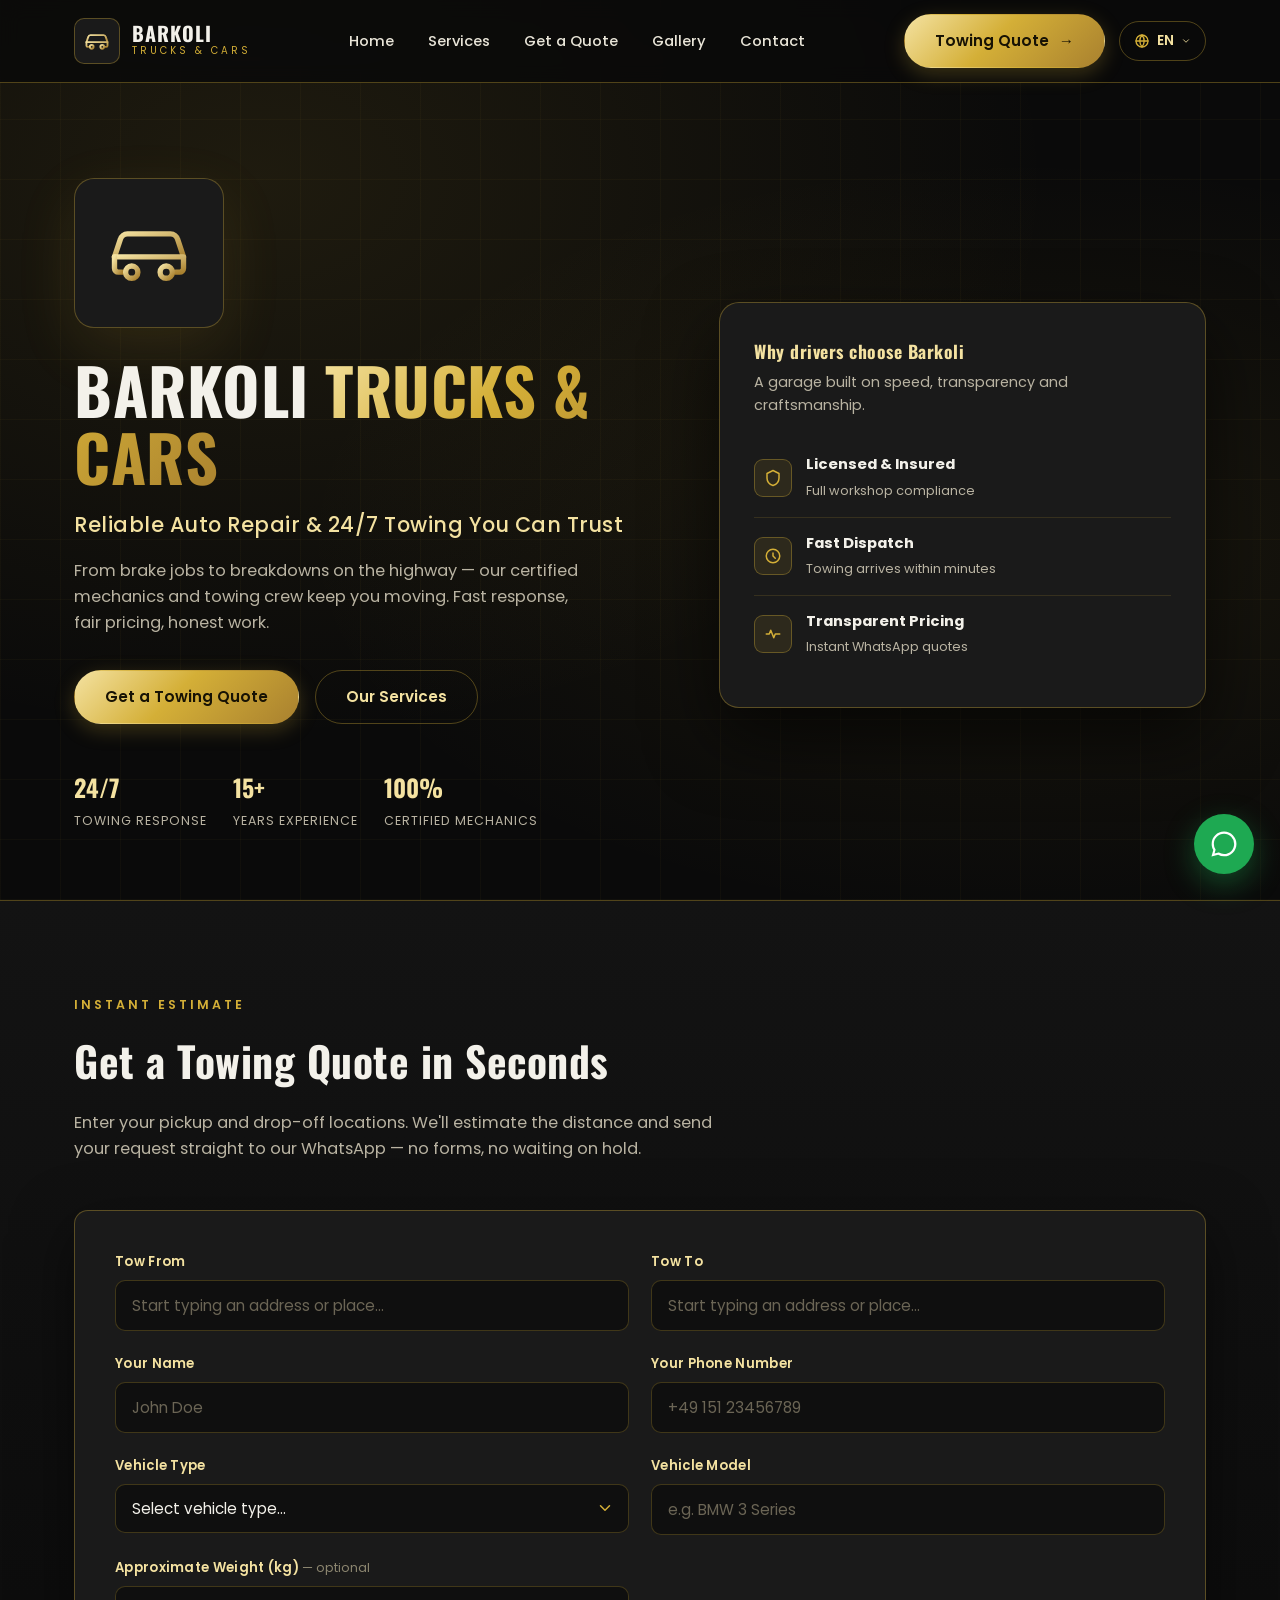
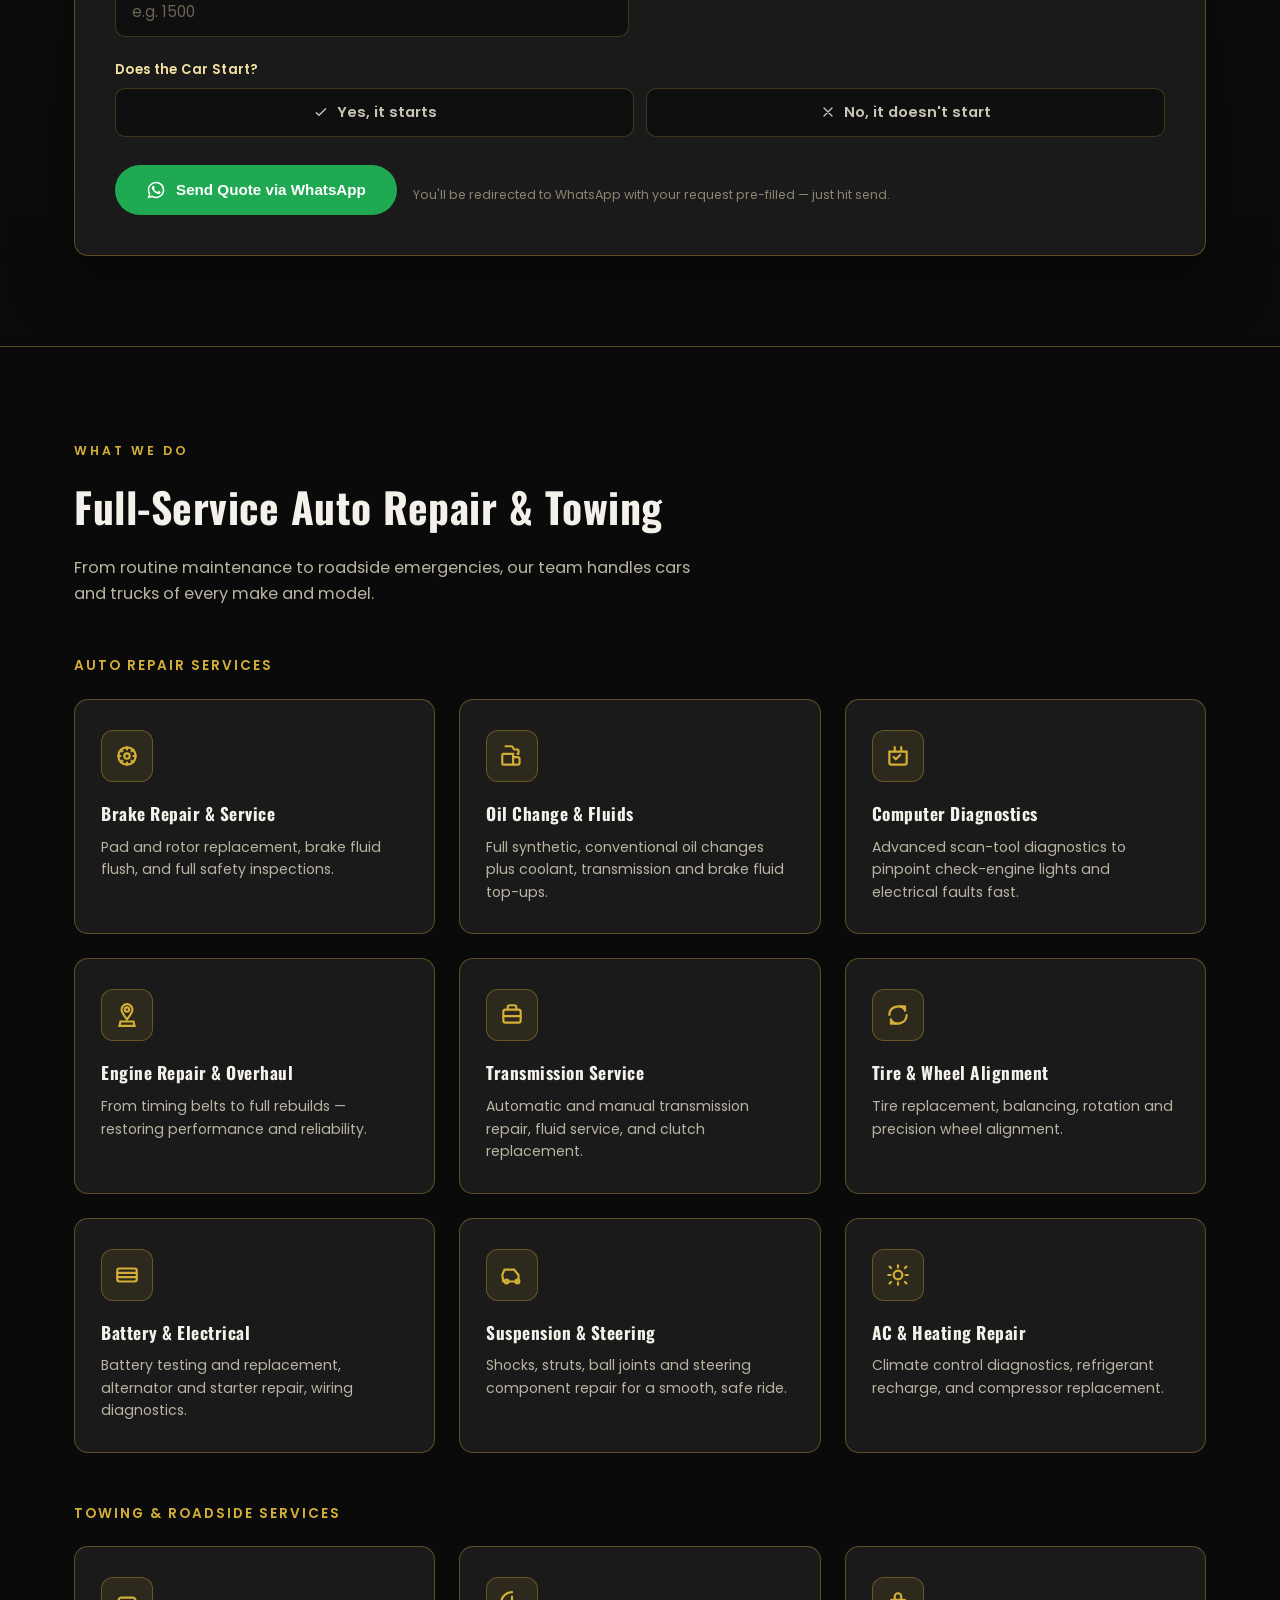
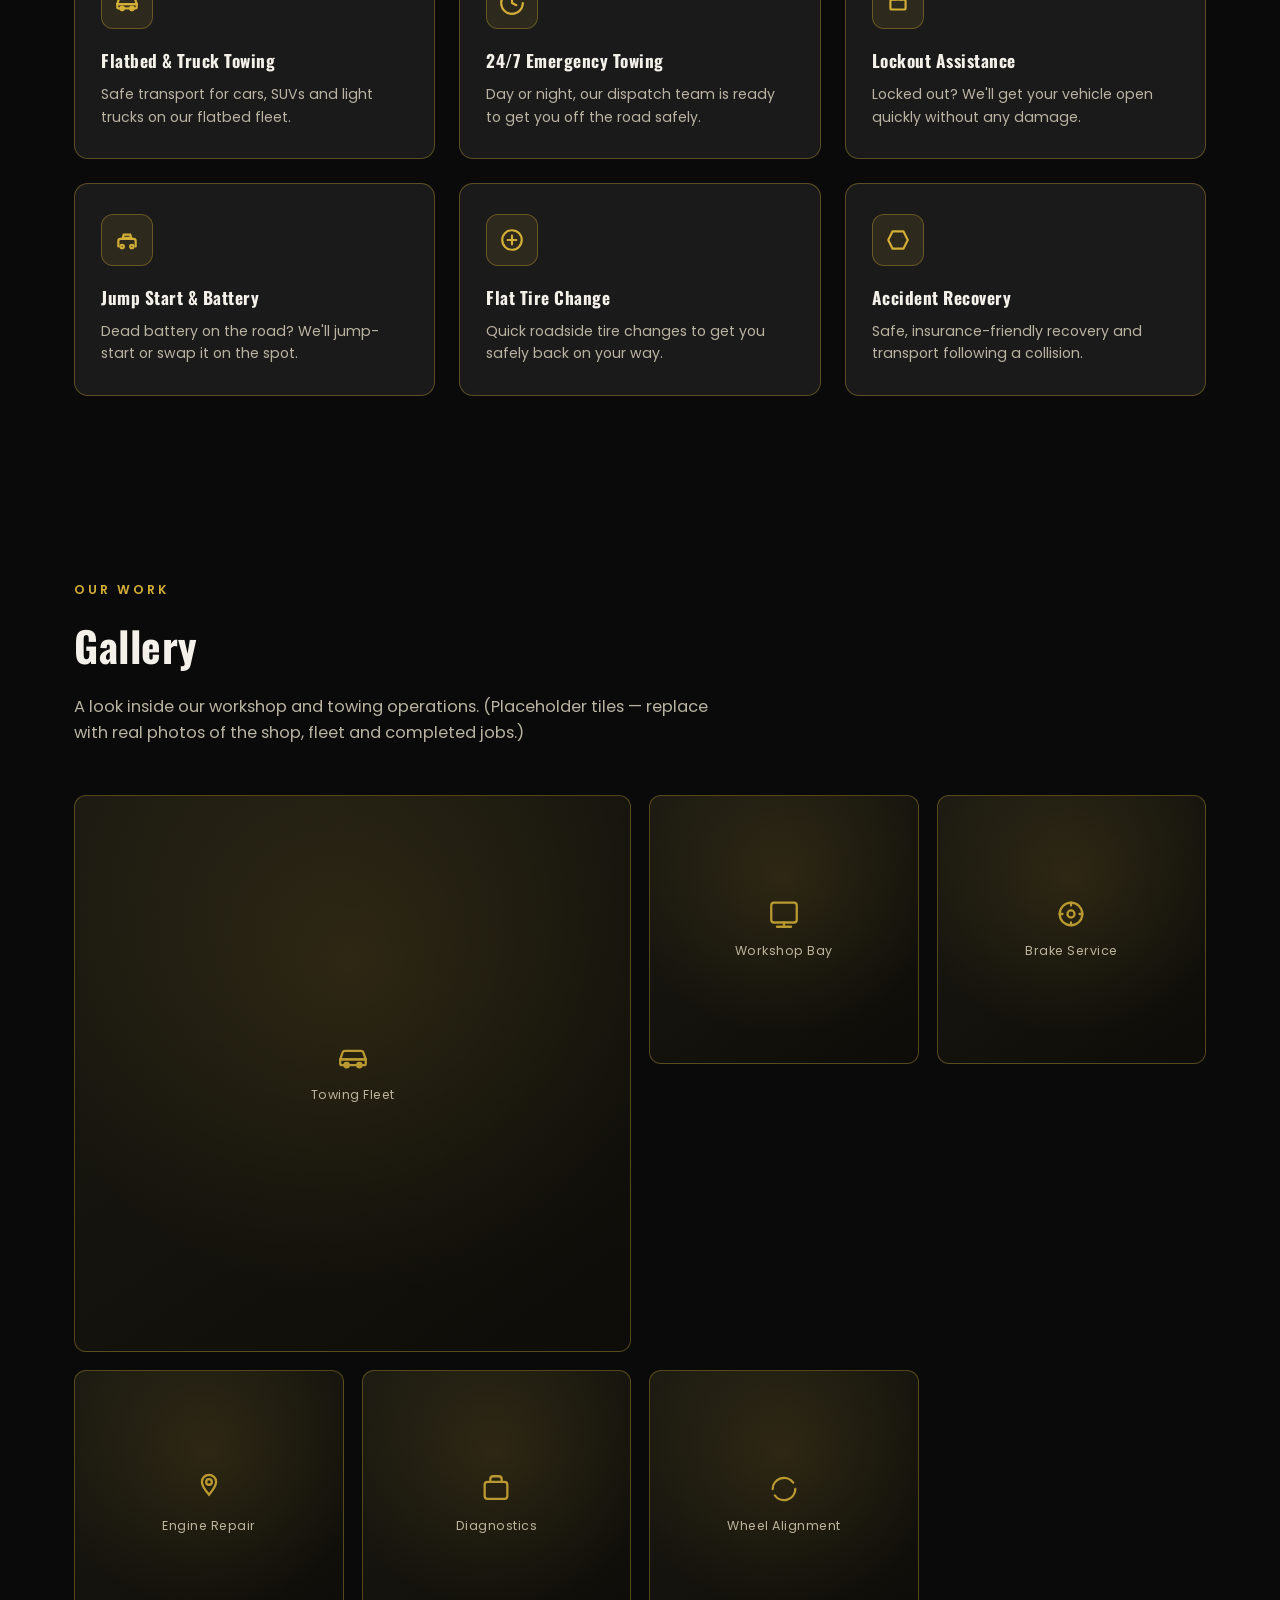
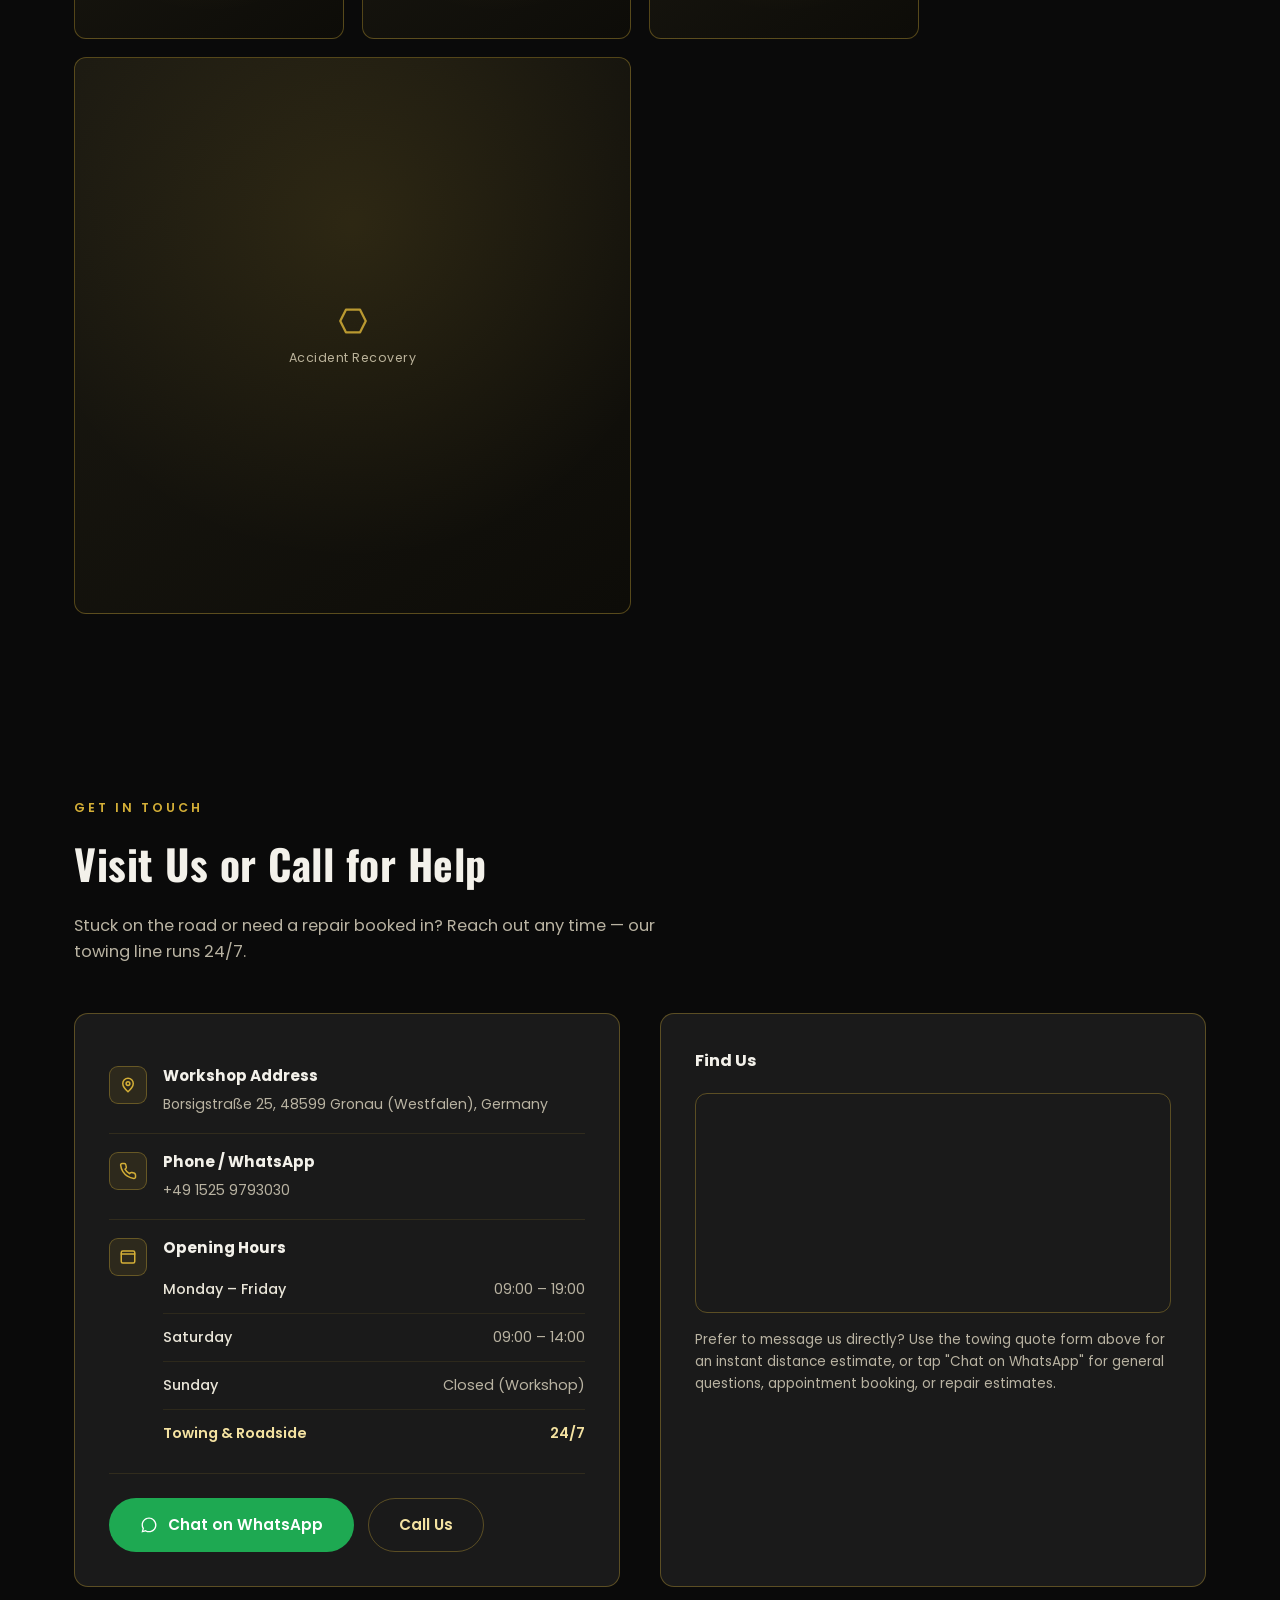
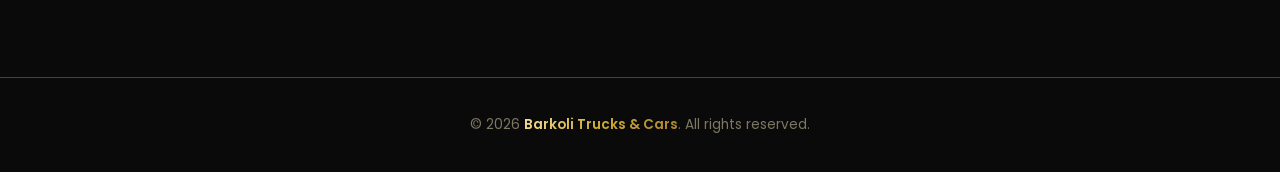
==== commit 9ebadbfe: "Update real workshop address, hours, and map location Replaces the placeholder address with Borsigst" ====
--- a/index.html
+++ b/index.html
@@ -913,8 +913,7 @@
           <div class="mini-ico"><svg viewBox="0 0 24 24" fill="none" stroke-width="2"><path d="M12 21s-7-6.2-7-11a7 7 0 0 1 14 0c0 4.8-7 11-7 11z"/><circle cx="12" cy="10" r="2.5"/></svg></div>
           <div>
             <b data-i18n="contact.addressLabel">Workshop Address</b>
-            <span data-i18n="contact.addressValue">Musterstraße 12, 12345 Musterstadt, Germany</span><br>
-            <em style="font-size:0.75rem;color:#7d7863;" data-i18n="contact.addressNote">(placeholder — update with your real address)</em>
+            <span data-i18n="contact.addressValue">Borsigstraße 25, 48599 Gronau (Westfalen), Germany</span>
           </div>
         </div>
         <div class="contact-row">
@@ -949,7 +948,7 @@
         <b style="display:block;margin-bottom:14px;" data-i18n="contact.findUs">Find Us</b>
         <div class="map-frame">
           <!-- Placeholder map embed — replace the query in the src URL with your real address -->
-          <iframe loading="lazy" src="https://www.openstreetmap.org/export/embed.html?bbox=13.35%2C52.48%2C13.45%2C52.53&layer=mapnik" title="Map"></iframe>
+          <iframe loading="lazy" src="https://www.openstreetmap.org/export/embed.html?bbox=6.98%2C52.18%2C7.08%2C52.23&layer=mapnik&marker=52.2064%2C7.0286" title="Map"></iframe>
         </div>
         <p style="font-size:0.85rem;color:var(--text-muted);margin-top:16px;" data-i18n="contact.findUsText">
           Prefer to message us directly? Use the towing quote form above for an instant distance estimate, or tap "Chat on WhatsApp" for general questions, appointment booking, or repair estimates.
@@ -1022,9 +1021,9 @@
       gallery: { tag:"Our Work", title:"Gallery", sub:"A look inside our workshop and towing operations. (Placeholder tiles — replace with real photos of the shop, fleet and completed jobs.)", towingFleet:"Towing Fleet", workshopBay:"Workshop Bay", brakeService:"Brake Service", engineRepair:"Engine Repair", diagnostics:"Diagnostics", wheelAlignment:"Wheel Alignment", accidentRecovery:"Accident Recovery" },
       contact: {
         tag:"Get In Touch", title:"Visit Us or Call for Help", sub:"Stuck on the road or need a repair booked in? Reach out any time — our towing line runs 24/7.",
-        addressLabel:"Workshop Address", addressValue:"Musterstraße 12, 12345 Musterstadt, Germany", addressNote:"(placeholder — update with your real address)",
+        addressLabel:"Workshop Address", addressValue:"Borsigstraße 25, 48599 Gronau (Westfalen), Germany",
         phoneLabel:"Phone / WhatsApp",
-        hoursLabel:"Opening Hours", hoursMonFriLabel:"Monday – Friday", hoursMonFriValue:"08:00 – 18:00", hoursSatLabel:"Saturday", hoursSatValue:"09:00 – 14:00", hoursSunLabel:"Sunday", hoursSunValue:"Closed (Workshop)", hoursTowingLabel:"Towing & Roadside", hoursTowingValue:"24/7",
+        hoursLabel:"Opening Hours", hoursMonFriLabel:"Monday – Friday", hoursMonFriValue:"09:00 – 19:00", hoursSatLabel:"Saturday", hoursSatValue:"09:00 – 14:00", hoursSunLabel:"Sunday", hoursSunValue:"Closed (Workshop)", hoursTowingLabel:"Towing & Roadside", hoursTowingValue:"24/7",
         chatBtn:"Chat on WhatsApp", callBtn:"Call Us", findUs:"Find Us",
         findUsText:"Prefer to message us directly? Use the towing quote form above for an instant distance estimate, or tap \"Chat on WhatsApp\" for general questions, appointment booking, or repair estimates."
       },
@@ -1076,9 +1075,9 @@
       gallery: { tag:"Unsere Arbeit", title:"Galerie", sub:"Ein Einblick in unsere Werkstatt und den Abschleppbetrieb. (Platzhalterbilder — durch echte Fotos von Werkstatt, Flotte und abgeschlossenen Aufträgen ersetzen.)", towingFleet:"Abschleppflotte", workshopBay:"Werkstatthalle", brakeService:"Bremsenservice", engineRepair:"Motorreparatur", diagnostics:"Diagnose", wheelAlignment:"Achsvermessung", accidentRecovery:"Unfallbergung" },
       contact: {
         tag:"Kontaktieren Sie uns", title:"Besuchen Sie uns oder rufen Sie an", sub:"Auf der Straße liegengeblieben oder eine Reparatur nötig? Melden Sie sich jederzeit — unser Abschleppdienst ist rund um die Uhr erreichbar.",
-        addressLabel:"Werkstattadresse", addressValue:"Musterstraße 12, 12345 Musterstadt, Deutschland", addressNote:"(Platzhalter — bitte durch Ihre echte Adresse ersetzen)",
+        addressLabel:"Werkstattadresse", addressValue:"Borsigstraße 25, 48599 Gronau (Westfalen), Deutschland",
         phoneLabel:"Telefon / WhatsApp",
-        hoursLabel:"Öffnungszeiten", hoursMonFriLabel:"Montag – Freitag", hoursMonFriValue:"08:00 – 18:00 Uhr", hoursSatLabel:"Samstag", hoursSatValue:"09:00 – 14:00 Uhr", hoursSunLabel:"Sonntag", hoursSunValue:"Geschlossen (Werkstatt)", hoursTowingLabel:"Abschlepp- & Pannendienst", hoursTowingValue:"24/7",
+        hoursLabel:"Öffnungszeiten", hoursMonFriLabel:"Montag – Freitag", hoursMonFriValue:"09:00 – 19:00 Uhr", hoursSatLabel:"Samstag", hoursSatValue:"09:00 – 14:00 Uhr", hoursSunLabel:"Sonntag", hoursSunValue:"Geschlossen (Werkstatt)", hoursTowingLabel:"Abschlepp- & Pannendienst", hoursTowingValue:"24/7",
         chatBtn:"Auf WhatsApp chatten", callBtn:"Anrufen", findUs:"So finden Sie uns",
         findUsText:"Möchten Sie uns lieber direkt schreiben? Nutzen Sie oben das Abschleppformular für eine sofortige Entfernungsschätzung oder tippen Sie auf „Auf WhatsApp chatten“ für allgemeine Fragen, Terminbuchungen oder Reparaturkostenvoranschläge."
       },
@@ -1130,9 +1129,9 @@
       gallery: { tag:"Ons werk", title:"Galerij", sub:"Een kijkje in onze werkplaats en sleepactiviteiten. (Placeholder-afbeeldingen — vervang door echte foto's van de werkplaats, het wagenpark en afgeronde klussen.)", towingFleet:"Sleepwagenpark", workshopBay:"Werkplaats", brakeService:"Remservice", engineRepair:"Motorreparatie", diagnostics:"Diagnose", wheelAlignment:"Wieluitlijning", accidentRecovery:"Bergen na ongeval" },
       contact: {
         tag:"Neem contact op", title:"Bezoek ons of bel voor hulp", sub:"Pech onderweg of een reparatie nodig? Neem altijd contact op — onze sleeplijn is 24/7 bereikbaar.",
-        addressLabel:"Werkplaatsadres", addressValue:"Musterstraße 12, 12345 Musterstadt, Duitsland", addressNote:"(placeholder — vervang door uw echte adres)",
+        addressLabel:"Werkplaatsadres", addressValue:"Borsigstraße 25, 48599 Gronau (Westfalen), Duitsland",
         phoneLabel:"Telefoon / WhatsApp",
-        hoursLabel:"Openingstijden", hoursMonFriLabel:"Maandag – vrijdag", hoursMonFriValue:"08:00 – 18:00", hoursSatLabel:"Zaterdag", hoursSatValue:"09:00 – 14:00", hoursSunLabel:"Zondag", hoursSunValue:"Gesloten (werkplaats)", hoursTowingLabel:"Slepen & pechhulp", hoursTowingValue:"24/7",
+        hoursLabel:"Openingstijden", hoursMonFriLabel:"Maandag – vrijdag", hoursMonFriValue:"09:00 – 19:00", hoursSatLabel:"Zaterdag", hoursSatValue:"09:00 – 14:00", hoursSunLabel:"Zondag", hoursSunValue:"Gesloten (werkplaats)", hoursTowingLabel:"Slepen & pechhulp", hoursTowingValue:"24/7",
         chatBtn:"Chat via WhatsApp", callBtn:"Bel ons", findUs:"Vind ons",
         findUsText:"Liever direct een bericht sturen? Gebruik hierboven het sleepofferteformulier voor een directe afstandsschatting, of tik op \"Chat via WhatsApp\" voor algemene vragen, het boeken van een afspraak of reparatiekostenramingen."
       },
@@ -1184,9 +1183,9 @@
       gallery: { tag:"أعمالنا", title:"معرض الصور", sub:"لمحة داخل ورشتنا وعمليات السحب. (صور مؤقتة — استبدلها بصور حقيقية للورشة والأسطول والأعمال المنجزة.)", towingFleet:"أسطول السحب", workshopBay:"صالة الورشة", brakeService:"خدمة الفرامل", engineRepair:"إصلاح المحرك", diagnostics:"الفحص", wheelAlignment:"ضبط الزوايا", accidentRecovery:"استرجاع بعد الحوادث" },
       contact: {
         tag:"تواصل معنا", title:"زرنا أو اتصل للحصول على المساعدة", sub:"هل تعطلت سيارتك على الطريق أو تحتاج لحجز موعد إصلاح؟ تواصل معنا في أي وقت — خط السحب لدينا يعمل على مدار الساعة.",
-        addressLabel:"عنوان الورشة", addressValue:"Musterstraße 12, 12345 Musterstadt، ألمانيا", addressNote:"(عنوان مؤقت — يرجى استبداله بعنوانك الفعلي)",
+        addressLabel:"عنوان الورشة", addressValue:"Borsigstraße 25, 48599 Gronau (Westfalen)، ألمانيا",
         phoneLabel:"الهاتف / واتساب",
-        hoursLabel:"ساعات العمل", hoursMonFriLabel:"الاثنين – الجمعة", hoursMonFriValue:"08:00 – 18:00", hoursSatLabel:"السبت", hoursSatValue:"09:00 – 14:00", hoursSunLabel:"الأحد", hoursSunValue:"مغلق (الورشة)", hoursTowingLabel:"السحب والمساعدة على الطريق", hoursTowingValue:"24/7",
+        hoursLabel:"ساعات العمل", hoursMonFriLabel:"الاثنين – الجمعة", hoursMonFriValue:"09:00 – 19:00", hoursSatLabel:"السبت", hoursSatValue:"09:00 – 14:00", hoursSunLabel:"الأحد", hoursSunValue:"مغلق (الورشة)", hoursTowingLabel:"السحب والمساعدة على الطريق", hoursTowingValue:"24/7",
         chatBtn:"تواصل عبر واتساب", callBtn:"اتصل بنا", findUs:"موقعنا",
         findUsText:"تفضّل التواصل معنا مباشرة؟ استخدم نموذج طلب السحب أعلاه للحصول على تقدير فوري للمسافة، أو اضغط على \"تواصل عبر واتساب\" للأسئلة العامة أو حجز موعد أو تقدير تكلفة الإصلاح."
       },
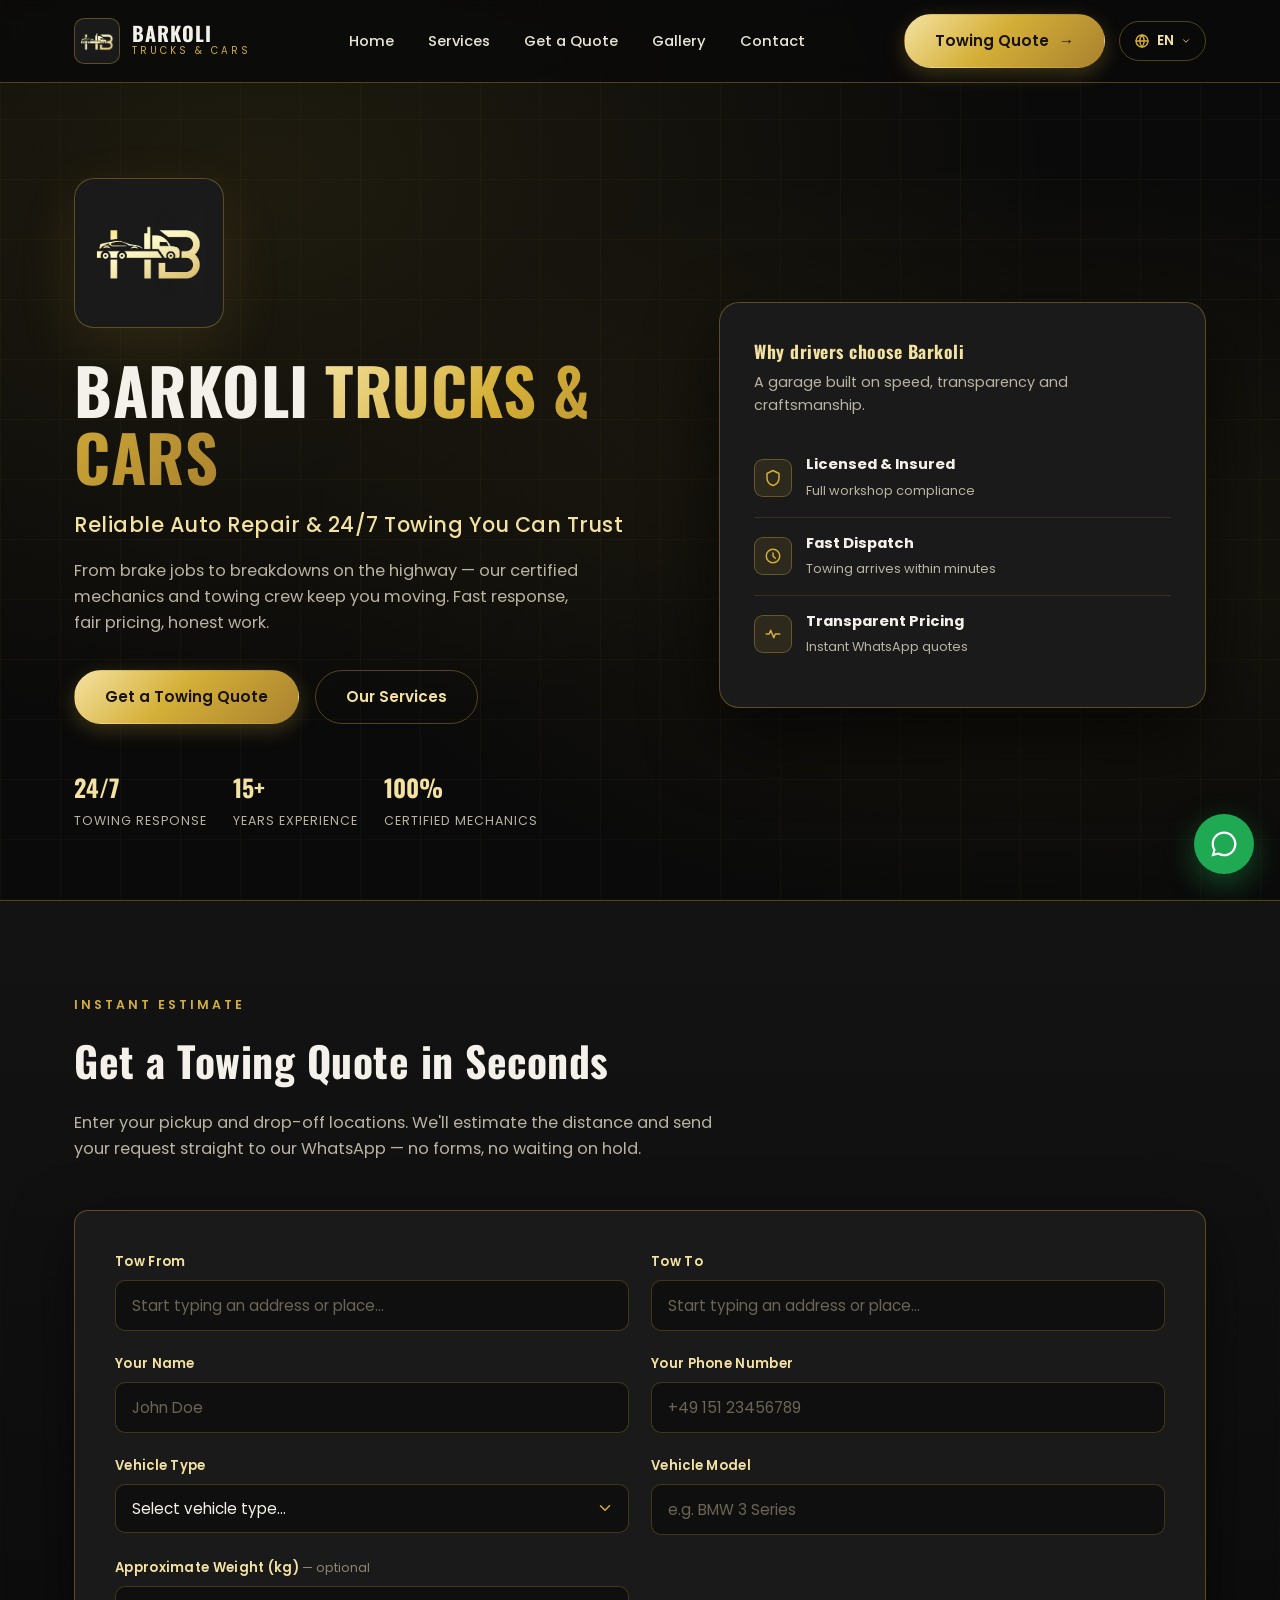
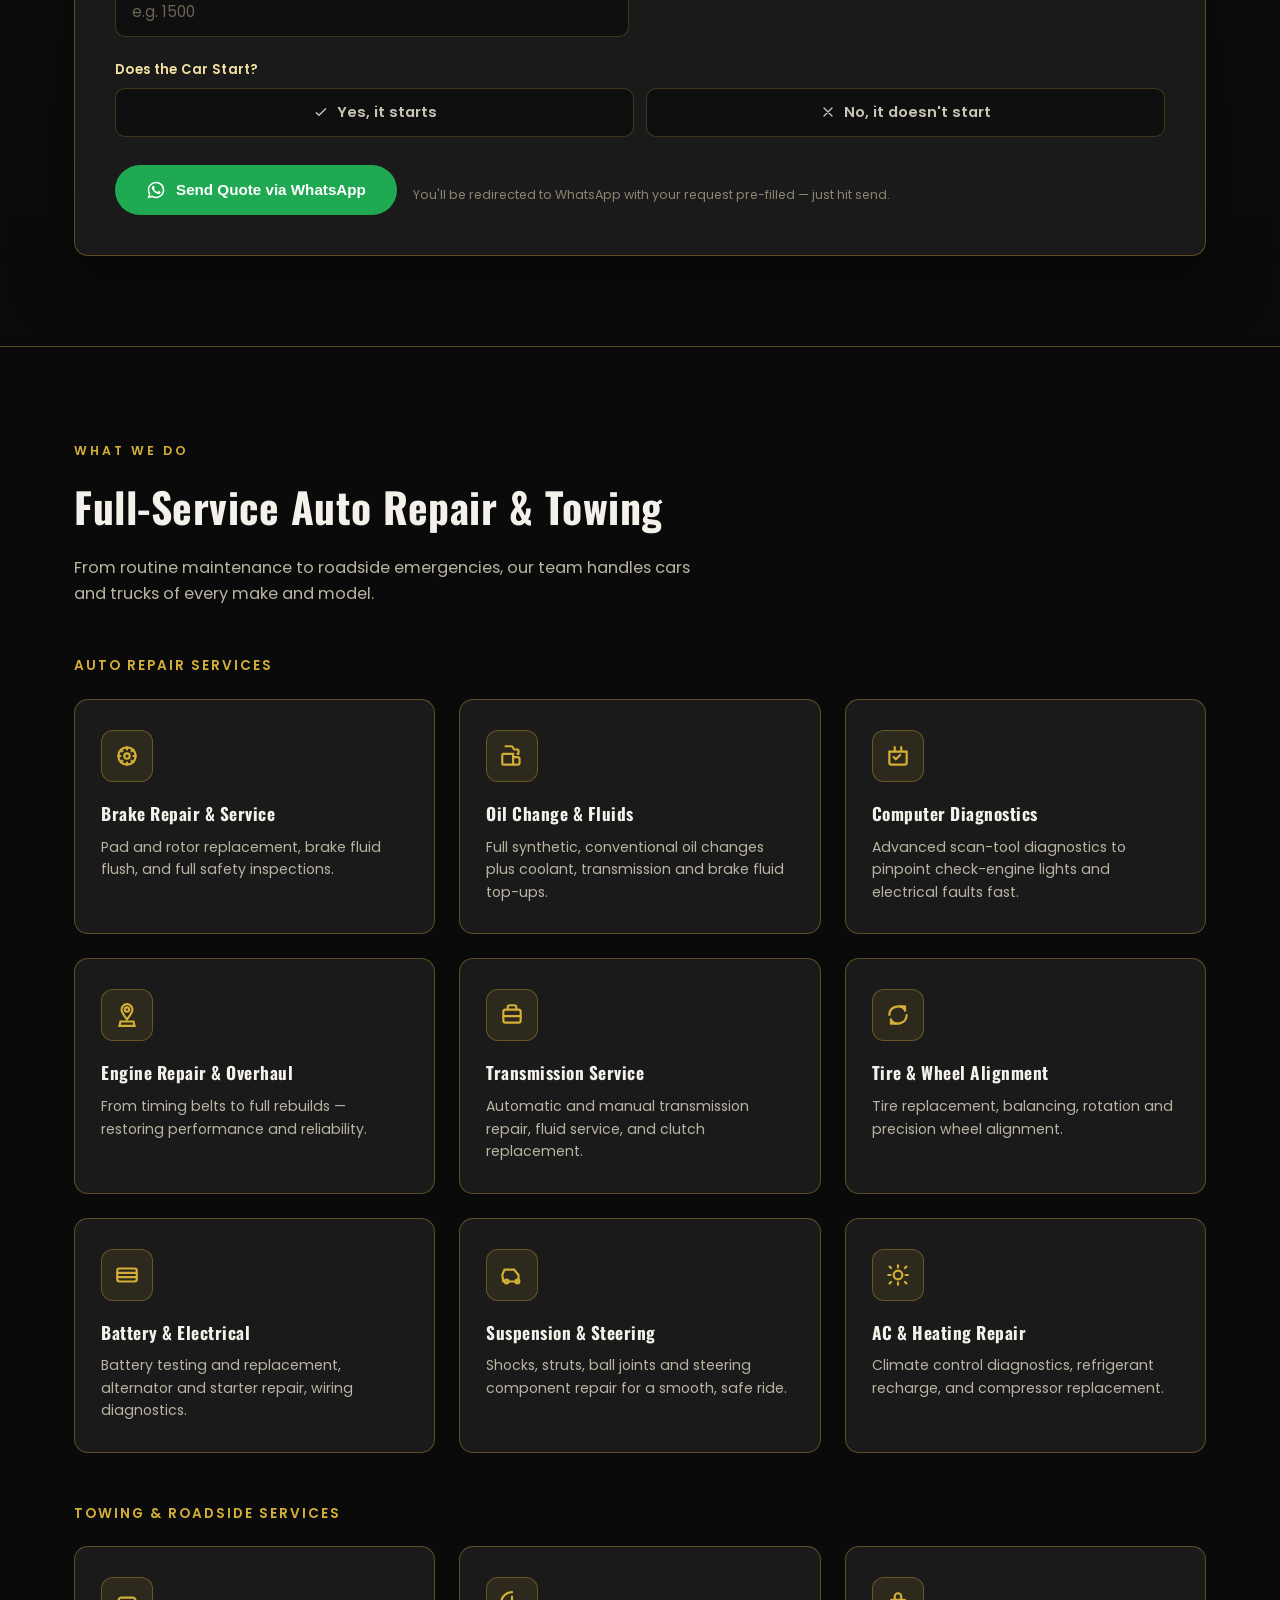
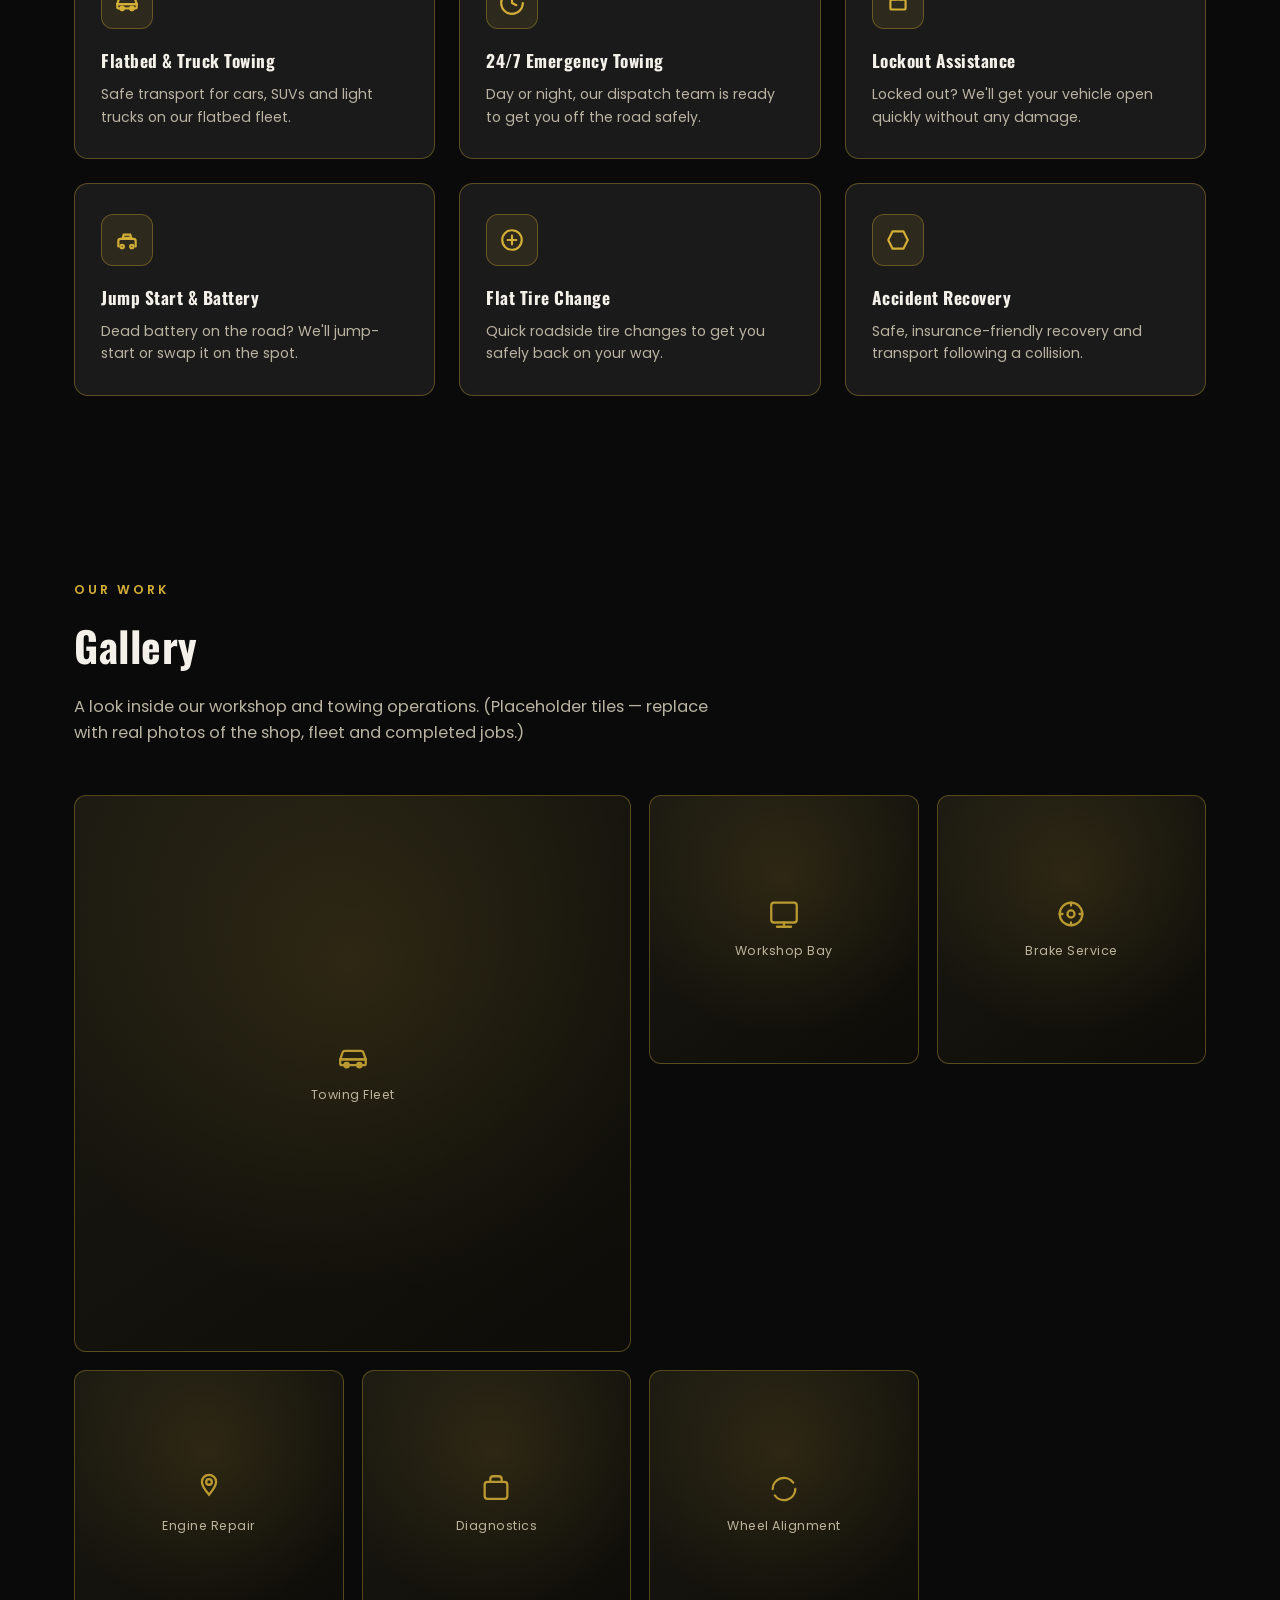
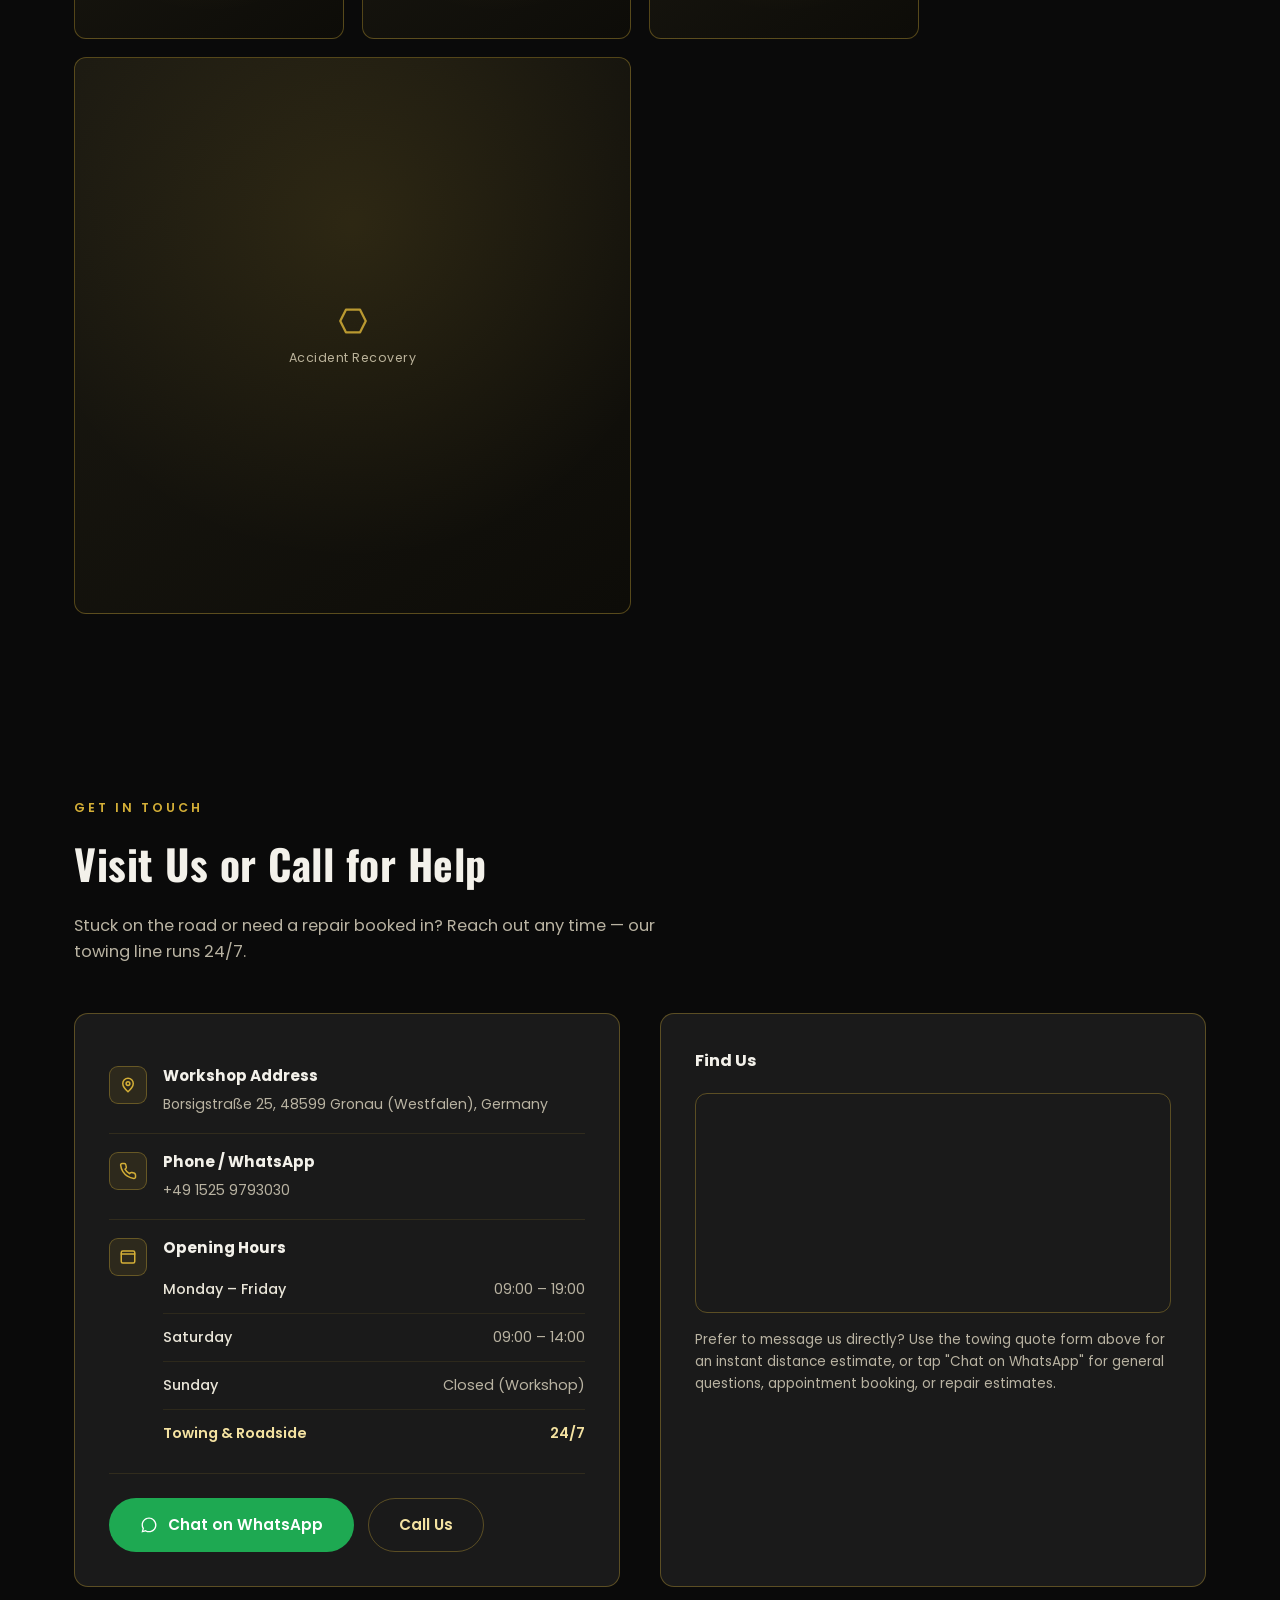
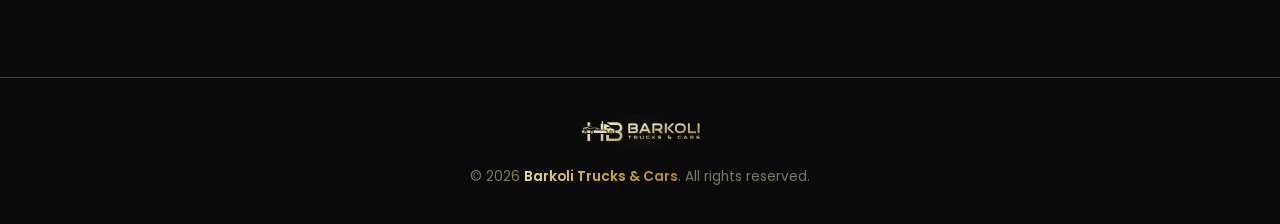
==== commit 5a75f05c: "Add real logo to header, hero, footer, and favicon Crops the supplied logo artwork into a standalone" ====
--- a/index.html
+++ b/index.html
@@ -5,6 +5,8 @@
 <meta name="viewport" content="width=device-width, initial-scale=1.0">
 <title id="pageTitle">Barkoli Trucks &amp; Cars | Auto Repair &amp; Towing</title>
 <meta name="description" id="pageDescription" content="Barkoli Trucks & Cars — professional auto repair and towing services. Get an instant towing quote via WhatsApp.">
+<link rel="icon" type="image/png" href="assets/favicon.png">
+<link rel="apple-touch-icon" href="assets/favicon.png">
 <link rel="preconnect" href="https://fonts.googleapis.com">
 <link rel="preconnect" href="https://fonts.gstatic.com" crossorigin>
 <link href="https://fonts.googleapis.com/css2?family=Poppins:wght@400;500;600;700;800&family=Oswald:wght@500;600;700&family=Cairo:wght@400;500;600;700;800&display=swap" rel="stylesheet">
@@ -116,7 +118,7 @@
     position:relative;
     overflow:hidden;
   }
-  .logo-mark svg{ width:28px; height:28px; }
+  .logo-mark svg, .logo-mark img{ width:34px; height:34px; object-fit:contain; }
   .brand-name{ font-family:'Oswald',sans-serif; font-weight:700; font-size:1.25rem; letter-spacing:1px; line-height:1; }
   .brand-sub{ font-size:0.62rem; letter-spacing:3px; color: var(--gold); text-transform:uppercase; }
   nav ul{ display:flex; gap:34px; }
@@ -217,7 +219,7 @@
     display:flex; align-items:center; justify-content:center;
     box-shadow: 0 20px 60px rgba(212,175,55,0.12);
   }
-  .hero-logo-big svg{ width:92px; height:92px; }
+  .hero-logo-big svg, .hero-logo-big img{ width:110px; height:110px; object-fit:contain; }
   .hero h1{
     font-size: clamp(2.4rem, 5.5vw, 4rem);
     font-weight:800;
@@ -514,6 +516,8 @@
     color:#7d7863;
     font-size:0.85rem;
   }
+  footer .container{ display:flex; flex-direction:column; align-items:center; gap:18px; }
+  footer .footer-logo{ height:34px; width:auto; opacity:0.9; }
   footer span.gold-text{ font-weight:600; }
 
   /* ---------- FLOATING WHATSAPP ---------- */
@@ -580,20 +584,7 @@
   <div class="nav-wrap">
     <div class="brand">
       <div class="logo-mark">
-        <!-- Logo placeholder: swap this SVG for your real logo image (e.g. <img src="logo.png">) -->
-        <svg viewBox="0 0 24 24" fill="none" stroke="url(#gGrad)" stroke-width="1.6">
-          <defs>
-            <linearGradient id="gGrad" x1="0" y1="0" x2="1" y2="1">
-              <stop offset="0%" stop-color="#f4e2a1"/>
-              <stop offset="100%" stop-color="#a9812f"/>
-            </linearGradient>
-          </defs>
-          <path d="M3 13l1.5-4.5A2 2 0 0 1 6.4 7h11.2a2 2 0 0 1 1.9 1.5L21 13" stroke-linecap="round" stroke-linejoin="round"/>
-          <path d="M3 13h18v3a1 1 0 0 1-1 1h-1" stroke-linecap="round" stroke-linejoin="round"/>
-          <path d="M3 13v3a1 1 0 0 0 1 1h1" stroke-linecap="round" stroke-linejoin="round"/>
-          <circle cx="7.5" cy="17" r="1.6"/>
-          <circle cx="16.5" cy="17" r="1.6"/>
-        </svg>
+        <img src="assets/icon.png" alt="Barkoli Trucks & Cars">
       </div>
       <div>
         <div class="brand-name">BARKOLI</div>
@@ -636,19 +627,7 @@
   <div class="container hero-inner">
     <div>
       <div class="hero-logo-big">
-        <svg viewBox="0 0 24 24" fill="none" stroke="url(#gGrad2)" stroke-width="1.4">
-          <defs>
-            <linearGradient id="gGrad2" x1="0" y1="0" x2="1" y2="1">
-              <stop offset="0%" stop-color="#f4e2a1"/>
-              <stop offset="100%" stop-color="#a9812f"/>
-            </linearGradient>
-          </defs>
-          <path d="M3 13l1.5-4.5A2 2 0 0 1 6.4 7h11.2a2 2 0 0 1 1.9 1.5L21 13" stroke-linecap="round" stroke-linejoin="round"/>
-          <path d="M3 13h18v3a1 1 0 0 1-1 1h-1" stroke-linecap="round" stroke-linejoin="round"/>
-          <path d="M3 13v3a1 1 0 0 0 1 1h1" stroke-linecap="round" stroke-linejoin="round"/>
-          <circle cx="7.5" cy="17" r="1.6"/>
-          <circle cx="16.5" cy="17" r="1.6"/>
-        </svg>
+        <img src="assets/icon.png" alt="Barkoli Trucks & Cars">
       </div>
       <h1>BARKOLI <span class="gold-text" data-i18n="hero.titleSpan">TRUCKS &amp; CARS</span></h1>
       <div class="hero-tagline" data-i18n="hero.tagline">Reliable Auto Repair &amp; 24/7 Towing You Can Trust</div>
@@ -960,7 +939,8 @@
 
 <footer>
   <div class="container">
-    &copy; <span id="year"></span> <span class="gold-text">Barkoli Trucks &amp; Cars</span>. <span data-i18n="footer.text">All rights reserved.</span>
+    <img src="assets/logo-full.png" alt="Barkoli Trucks & Cars" class="footer-logo">
+    <div>&copy; <span id="year"></span> <span class="gold-text">Barkoli Trucks &amp; Cars</span>. <span data-i18n="footer.text">All rights reserved.</span></div>
   </div>
 </footer>
 
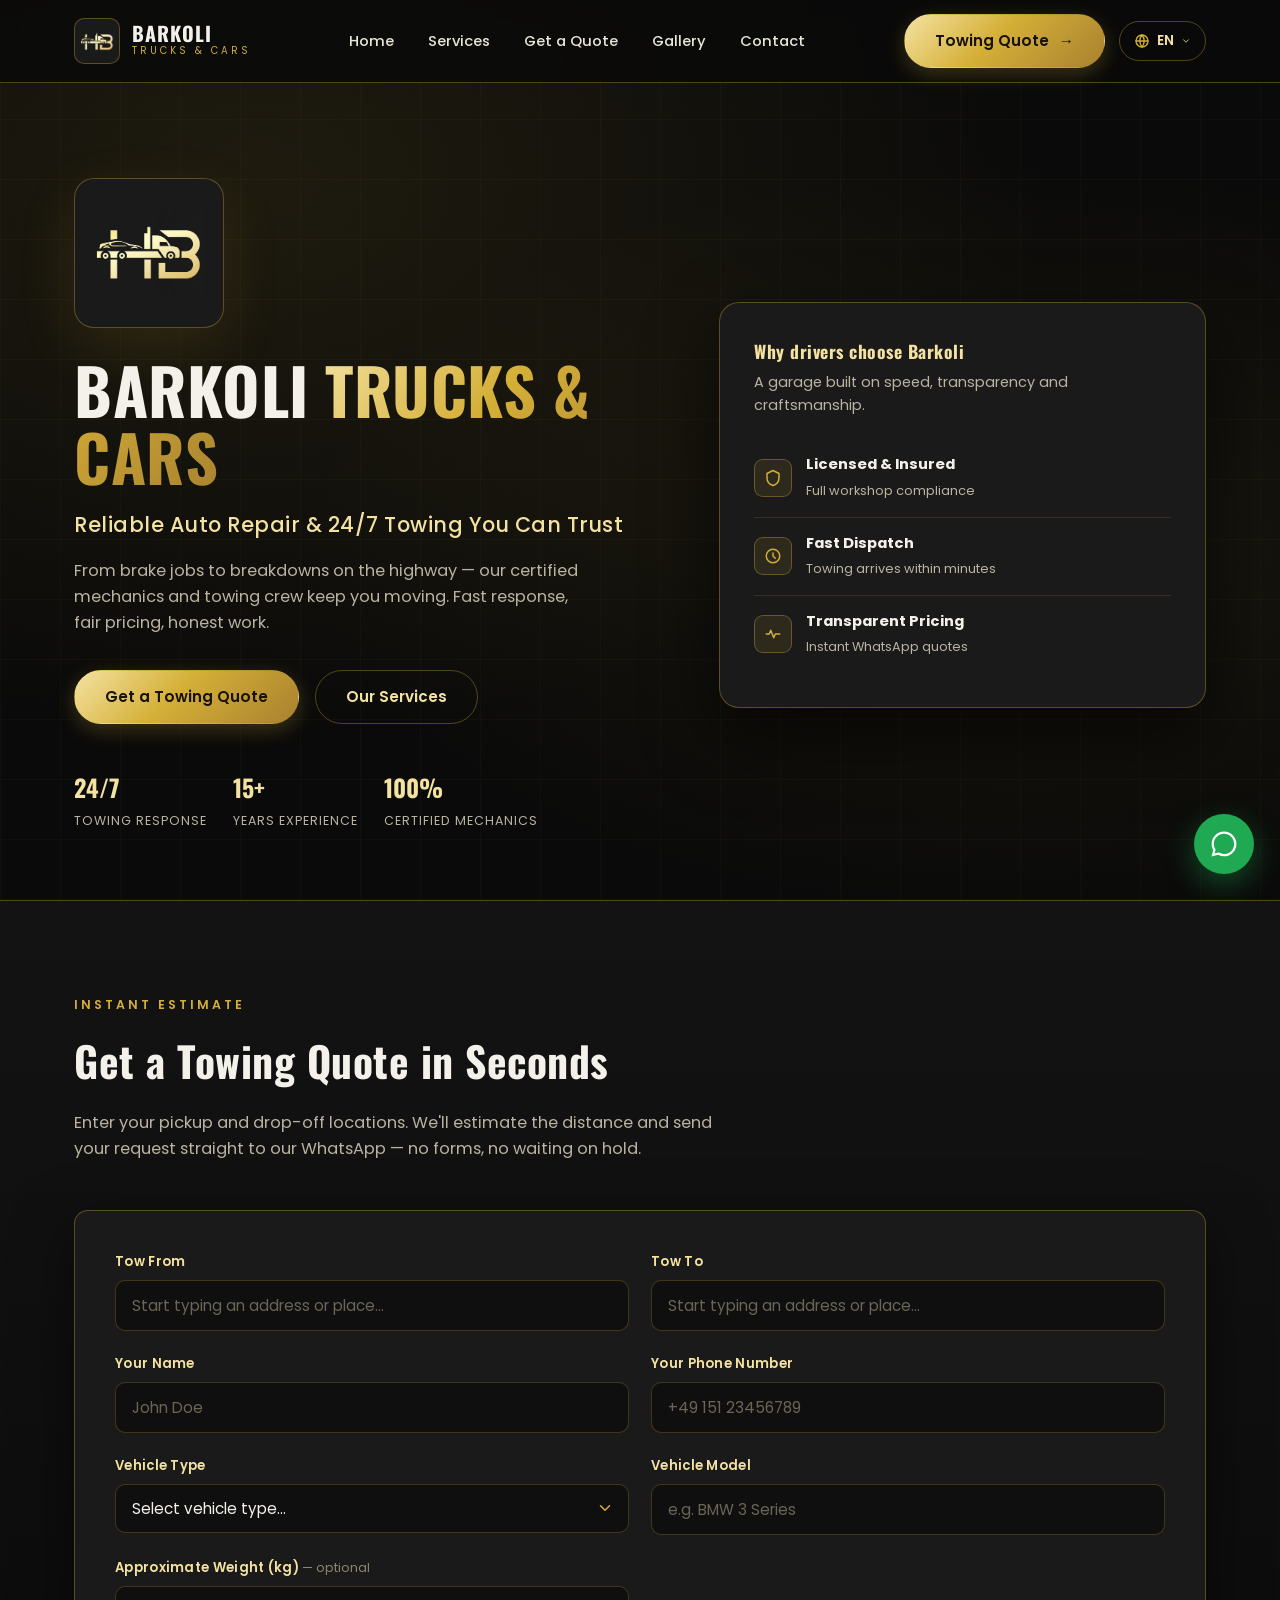
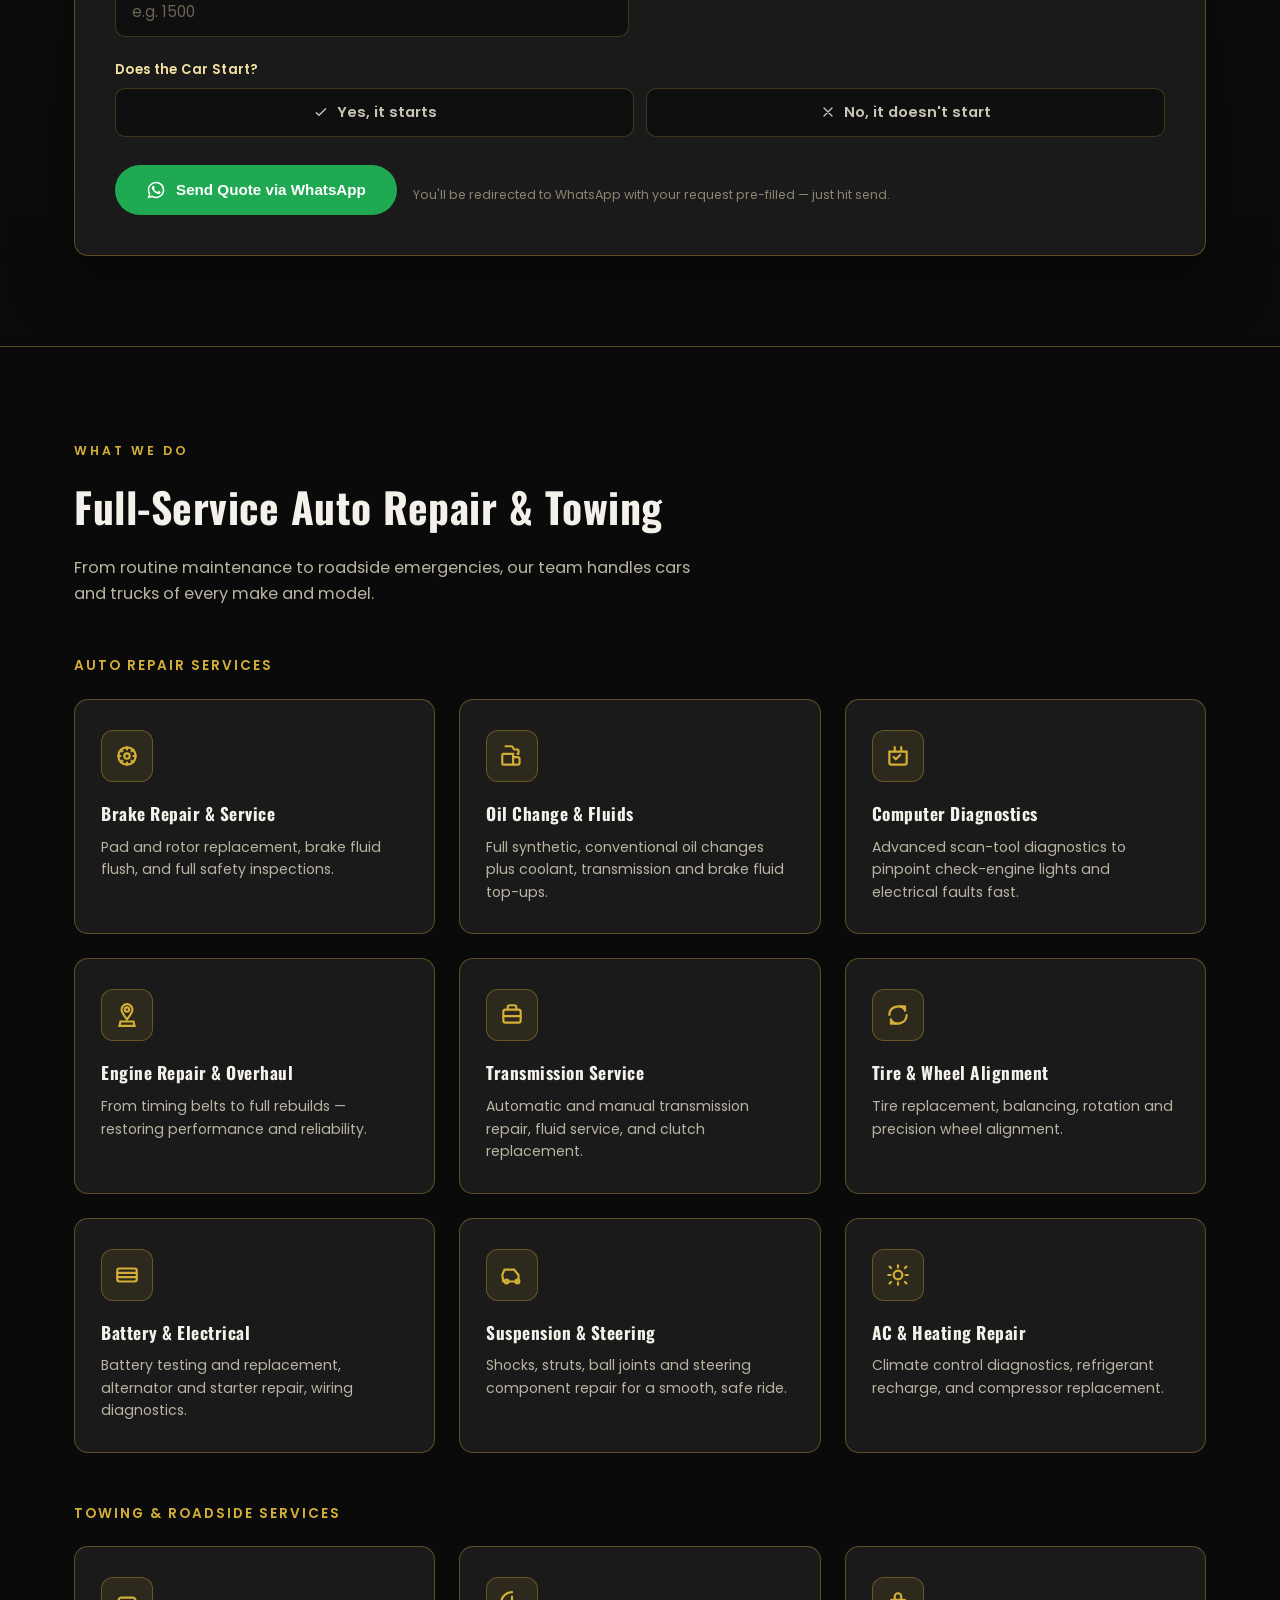
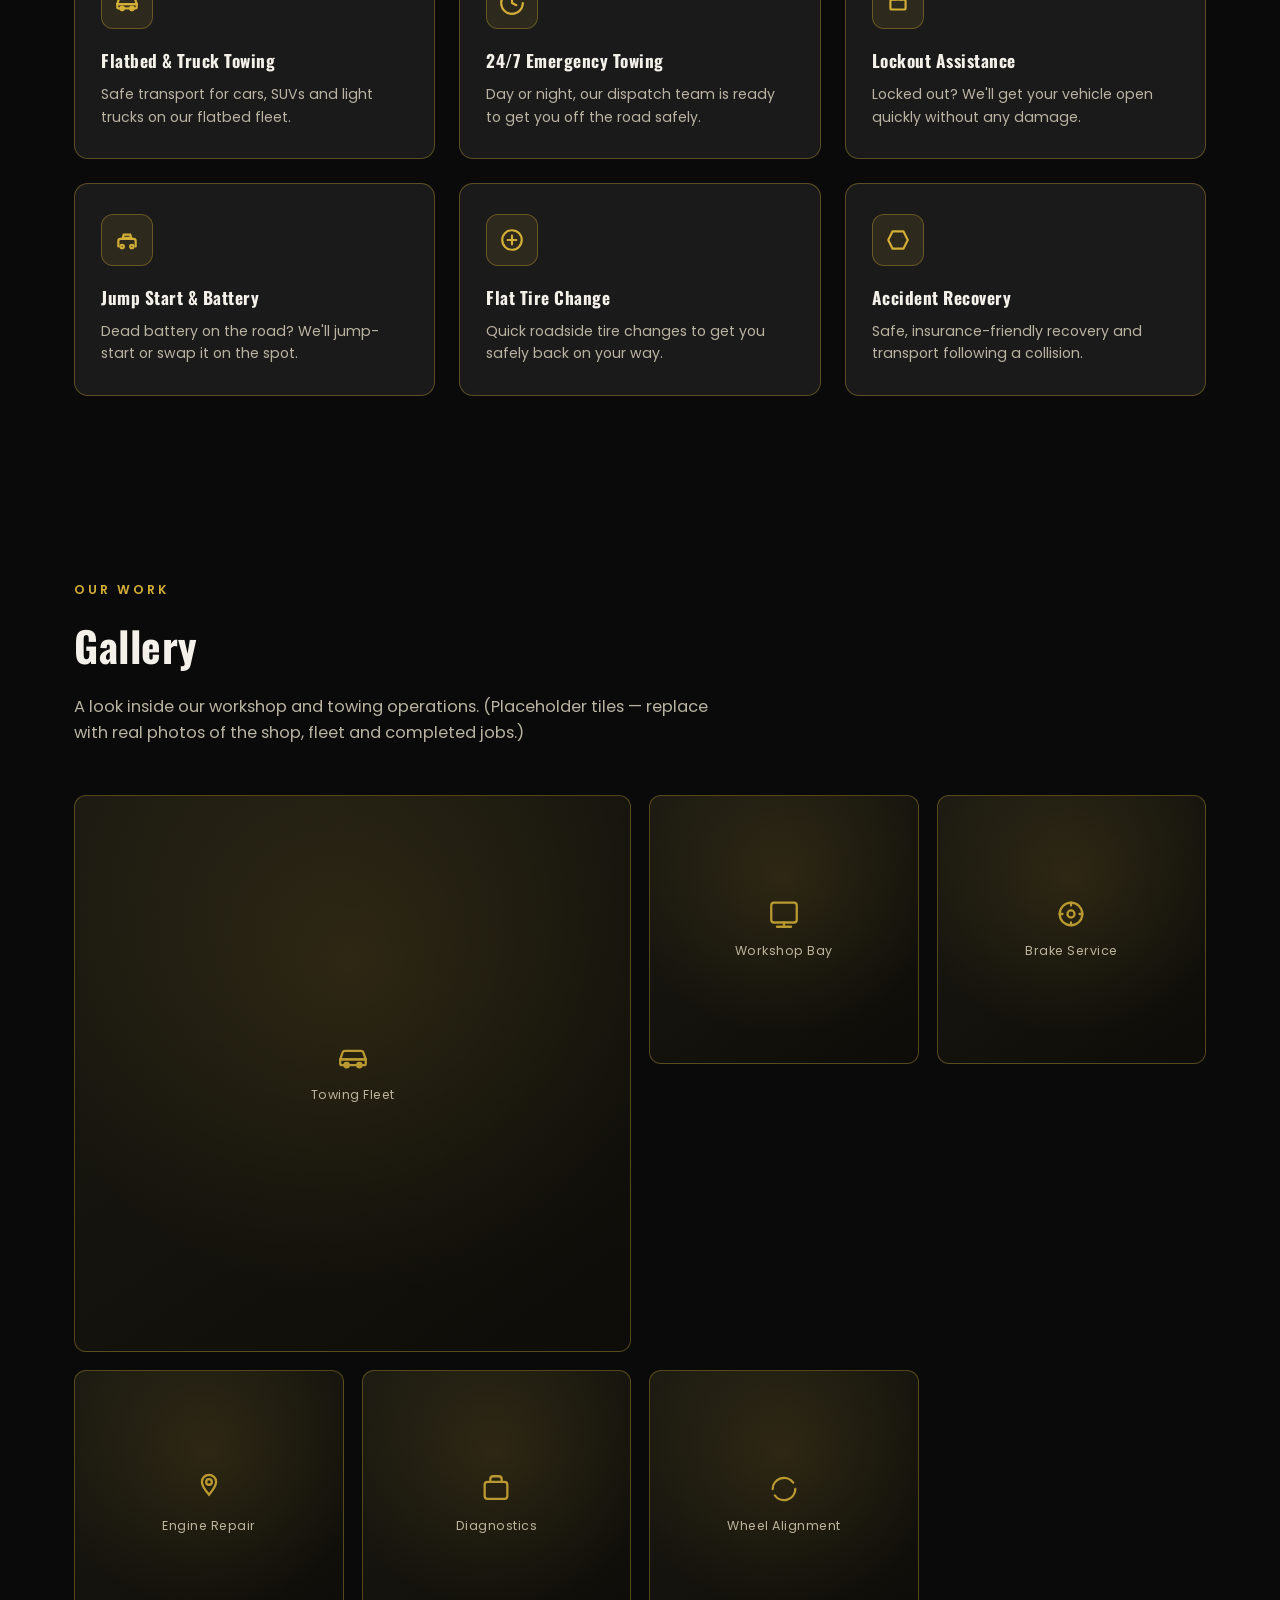
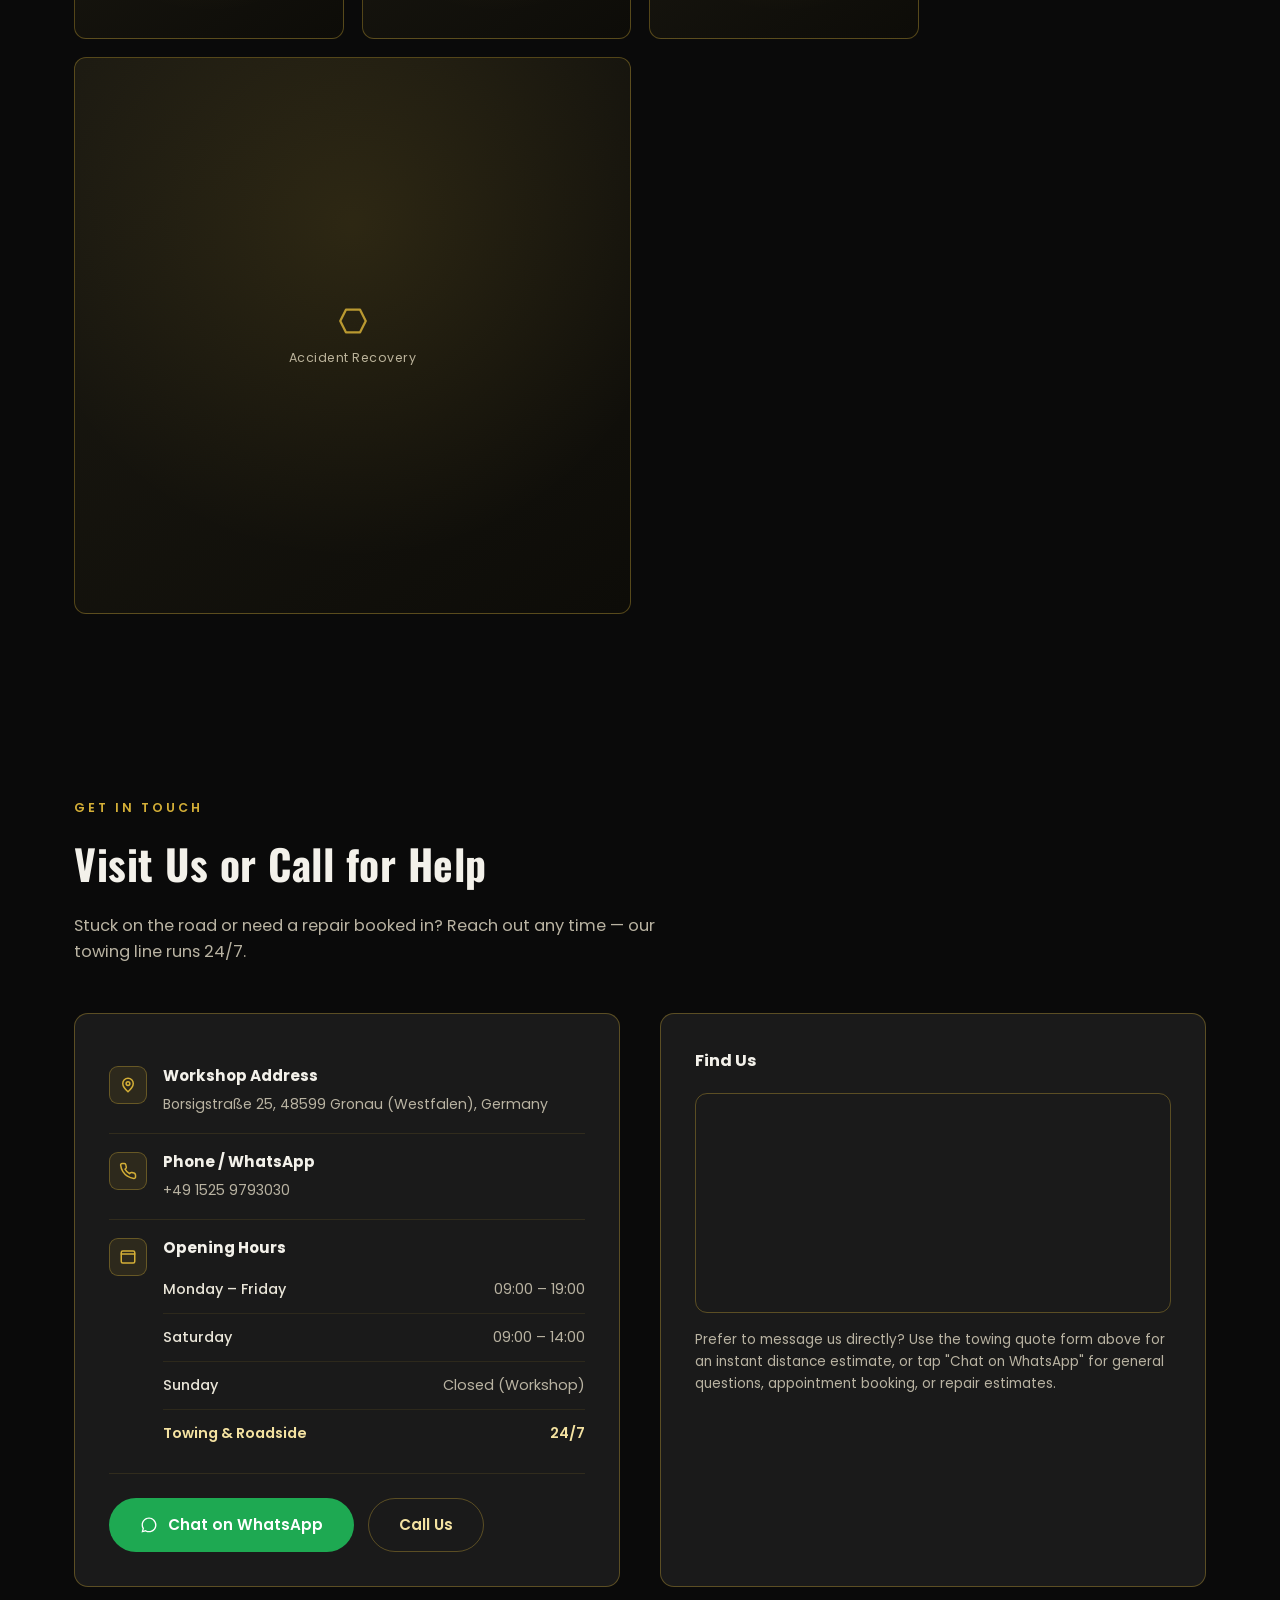
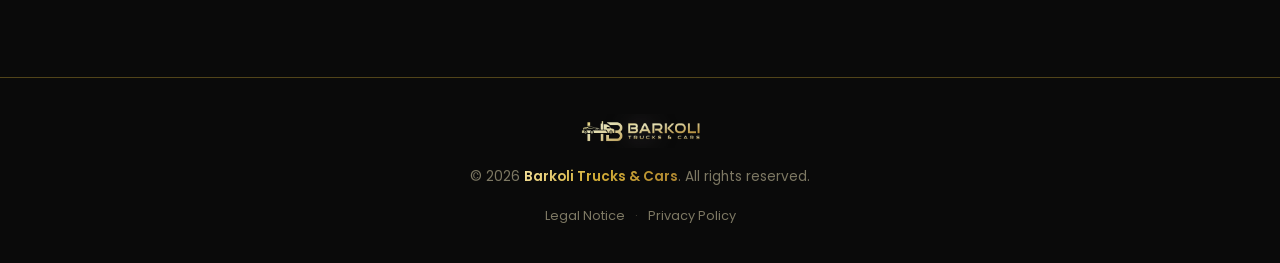
==== commit 83ec3222: "Add Impressum/Datenschutz pages and self-host Google Fonts Adds draft Impressum and Datenschutzerkla" ====
--- a/index.html
+++ b/index.html
@@ -7,9 +7,7 @@
 <meta name="description" id="pageDescription" content="Barkoli Trucks & Cars — professional auto repair and towing services. Get an instant towing quote via WhatsApp.">
 <link rel="icon" type="image/png" href="assets/favicon.png">
 <link rel="apple-touch-icon" href="assets/favicon.png">
-<link rel="preconnect" href="https://fonts.googleapis.com">
-<link rel="preconnect" href="https://fonts.gstatic.com" crossorigin>
-<link href="https://fonts.googleapis.com/css2?family=Poppins:wght@400;500;600;700;800&family=Oswald:wght@500;600;700&family=Cairo:wght@400;500;600;700;800&display=swap" rel="stylesheet">
+<link href="assets/fonts/fonts.css" rel="stylesheet">
 <style>
   :root{
     --gold: #d4af37;
@@ -519,6 +517,10 @@
   footer .container{ display:flex; flex-direction:column; align-items:center; gap:18px; }
   footer .footer-logo{ height:34px; width:auto; opacity:0.9; }
   footer span.gold-text{ font-weight:600; }
+  .footer-legal{ display:flex; gap:10px; align-items:center; font-size:0.8rem; }
+  .footer-legal a{ color:#7d7863; text-decoration:none; }
+  .footer-legal a:hover{ color: var(--gold-light); }
+  .footer-legal span{ color:#4a4638; }
 
   /* ---------- FLOATING WHATSAPP ---------- */
   .float-wa{
@@ -941,6 +943,11 @@
   <div class="container">
     <img src="assets/logo-full.png" alt="Barkoli Trucks & Cars" class="footer-logo">
     <div>&copy; <span id="year"></span> <span class="gold-text">Barkoli Trucks &amp; Cars</span>. <span data-i18n="footer.text">All rights reserved.</span></div>
+    <div class="footer-legal">
+      <a href="impressum.html" data-i18n="footer.imprint">Legal Notice</a>
+      <span>&middot;</span>
+      <a href="datenschutz.html" data-i18n="footer.privacy">Privacy Policy</a>
+    </div>
   </div>
 </footer>
 
@@ -1007,7 +1014,7 @@
         chatBtn:"Chat on WhatsApp", callBtn:"Call Us", findUs:"Find Us",
         findUsText:"Prefer to message us directly? Use the towing quote form above for an instant distance estimate, or tap \"Chat on WhatsApp\" for general questions, appointment booking, or repair estimates."
       },
-      footer: { text:"All rights reserved." },
+      footer: { text:"All rights reserved.", imprint:"Legal Notice", privacy:"Privacy Policy" },
       whatsappDefault: "Hello Barkoli Trucks & Cars, I'd like some help.",
       msg: { greeting:"Hello Barkoli Trucks & Cars, I'd like a towing quote:", name:"Name", phone:"Phone", from:"From", to:"To", distance:"Estimated distance", distanceUnit:"straight-line", starts:"Does the car start", startsYes:"Yes", startsNo:"No", vehicleType:"Vehicle type", vehicleModel:"Vehicle model", weight:"Approximate weight", weightUnit:"kg", closing:"Please confirm the price and ETA. Thank you!" }
     },
@@ -1061,7 +1068,7 @@
         chatBtn:"Auf WhatsApp chatten", callBtn:"Anrufen", findUs:"So finden Sie uns",
         findUsText:"Möchten Sie uns lieber direkt schreiben? Nutzen Sie oben das Abschleppformular für eine sofortige Entfernungsschätzung oder tippen Sie auf „Auf WhatsApp chatten“ für allgemeine Fragen, Terminbuchungen oder Reparaturkostenvoranschläge."
       },
-      footer: { text:"Alle Rechte vorbehalten." },
+      footer: { text:"Alle Rechte vorbehalten.", imprint:"Impressum", privacy:"Datenschutz" },
       whatsappDefault: "Hallo Barkoli Trucks & Cars, ich benötige Hilfe.",
       msg: { greeting:"Hallo Barkoli Trucks & Cars, ich möchte ein Abschleppangebot:", name:"Name", phone:"Telefon", from:"Von", to:"Nach", distance:"Geschätzte Entfernung", distanceUnit:"Luftlinie", starts:"Springt das Auto an", startsYes:"Ja", startsNo:"Nein", vehicleType:"Fahrzeugtyp", vehicleModel:"Fahrzeugmodell", weight:"Ungefähres Gewicht", weightUnit:"kg", closing:"Bitte bestätigen Sie den Preis und die voraussichtliche Ankunftszeit. Vielen Dank!" }
     },
@@ -1115,7 +1122,7 @@
         chatBtn:"Chat via WhatsApp", callBtn:"Bel ons", findUs:"Vind ons",
         findUsText:"Liever direct een bericht sturen? Gebruik hierboven het sleepofferteformulier voor een directe afstandsschatting, of tik op \"Chat via WhatsApp\" voor algemene vragen, het boeken van een afspraak of reparatiekostenramingen."
       },
-      footer: { text:"Alle rechten voorbehouden." },
+      footer: { text:"Alle rechten voorbehouden.", imprint:"Colofon", privacy:"Privacybeleid" },
       whatsappDefault: "Hallo Barkoli Trucks & Cars, ik heb hulp nodig.",
       msg: { greeting:"Hallo Barkoli Trucks & Cars, ik wil graag een sleepofferte:", name:"Naam", phone:"Telefoon", from:"Van", to:"Naar", distance:"Geschatte afstand", distanceUnit:"hemelsbreed", starts:"Start de auto", startsYes:"Ja", startsNo:"Nee", vehicleType:"Voertuigtype", vehicleModel:"Voertuigmodel", weight:"Geschat gewicht", weightUnit:"kg", closing:"Bevestig de prijs en aankomsttijd. Bedankt!" }
     },
@@ -1169,7 +1176,7 @@
         chatBtn:"تواصل عبر واتساب", callBtn:"اتصل بنا", findUs:"موقعنا",
         findUsText:"تفضّل التواصل معنا مباشرة؟ استخدم نموذج طلب السحب أعلاه للحصول على تقدير فوري للمسافة، أو اضغط على \"تواصل عبر واتساب\" للأسئلة العامة أو حجز موعد أو تقدير تكلفة الإصلاح."
       },
-      footer: { text:"جميع الحقوق محفوظة." },
+      footer: { text:"جميع الحقوق محفوظة.", imprint:"البيانات القانونية", privacy:"سياسة الخصوصية" },
       whatsappDefault: "مرحبًا Barkoli Trucks & Cars، أحتاج إلى مساعدة.",
       msg: { greeting:"مرحبًا Barkoli Trucks & Cars، أرغب في الحصول على عرض سحب:", name:"الاسم", phone:"الهاتف", from:"من", to:"إلى", distance:"المسافة المقدّرة", distanceUnit:"خط مستقيم", starts:"هل تعمل السيارة", startsYes:"نعم", startsNo:"لا", vehicleType:"نوع المركبة", vehicleModel:"طراز المركبة", weight:"الوزن التقريبي", weightUnit:"كجم", closing:"يرجى تأكيد السعر ووقت الوصول المتوقع. شكرًا لكم!" }
     }
--- a/assets/fonts/fonts.css
+++ b/assets/fonts/fonts.css
@@ -0,0 +1,279 @@
+@font-face {
+  font-family: 'Cairo';
+  font-style: normal;
+  font-weight: 400;
+  font-display: swap;
+  src: url("cairo-400-arabic.woff2") format('woff2');
+  unicode-range: U+0600-06FF, U+0750-077F, U+0870-088E, U+0890-0891, U+0897-08E1, U+08E3-08FF, U+200C-200E, U+2010-2011, U+204F, U+2E41, U+FB50-FDFF, U+FE70-FE74, U+FE76-FEFC, U+102E0-102FB, U+10E60-10E7E, U+10EC2-10EC4, U+10EFC-10EFF, U+1EE00-1EE03, U+1EE05-1EE1F, U+1EE21-1EE22, U+1EE24, U+1EE27, U+1EE29-1EE32, U+1EE34-1EE37, U+1EE39, U+1EE3B, U+1EE42, U+1EE47, U+1EE49, U+1EE4B, U+1EE4D-1EE4F, U+1EE51-1EE52, U+1EE54, U+1EE57, U+1EE59, U+1EE5B, U+1EE5D, U+1EE5F, U+1EE61-1EE62, U+1EE64, U+1EE67-1EE6A, U+1EE6C-1EE72, U+1EE74-1EE77, U+1EE79-1EE7C, U+1EE7E, U+1EE80-1EE89, U+1EE8B-1EE9B, U+1EEA1-1EEA3, U+1EEA5-1EEA9, U+1EEAB-1EEBB, U+1EEF0-1EEF1;
+}
+
+@font-face {
+  font-family: 'Cairo';
+  font-style: normal;
+  font-weight: 400;
+  font-display: swap;
+  src: url("cairo-400-latin-ext.woff2") format('woff2');
+  unicode-range: U+0100-02BA, U+02BD-02C5, U+02C7-02CC, U+02CE-02D7, U+02DD-02FF, U+0304, U+0308, U+0329, U+1D00-1DBF, U+1E00-1E9F, U+1EF2-1EFF, U+2020, U+20A0-20AB, U+20AD-20C0, U+2113, U+2C60-2C7F, U+A720-A7FF;
+}
+
+@font-face {
+  font-family: 'Cairo';
+  font-style: normal;
+  font-weight: 400;
+  font-display: swap;
+  src: url("cairo-400-latin.woff2") format('woff2');
+  unicode-range: U+0000-00FF, U+0131, U+0152-0153, U+02BB-02BC, U+02C6, U+02DA, U+02DC, U+0304, U+0308, U+0329, U+2000-206F, U+20AC, U+2122, U+2191, U+2193, U+2212, U+2215, U+FEFF, U+FFFD;
+}
+
+@font-face {
+  font-family: 'Cairo';
+  font-style: normal;
+  font-weight: 500;
+  font-display: swap;
+  src: url("cairo-500-arabic.woff2") format('woff2');
+  unicode-range: U+0600-06FF, U+0750-077F, U+0870-088E, U+0890-0891, U+0897-08E1, U+08E3-08FF, U+200C-200E, U+2010-2011, U+204F, U+2E41, U+FB50-FDFF, U+FE70-FE74, U+FE76-FEFC, U+102E0-102FB, U+10E60-10E7E, U+10EC2-10EC4, U+10EFC-10EFF, U+1EE00-1EE03, U+1EE05-1EE1F, U+1EE21-1EE22, U+1EE24, U+1EE27, U+1EE29-1EE32, U+1EE34-1EE37, U+1EE39, U+1EE3B, U+1EE42, U+1EE47, U+1EE49, U+1EE4B, U+1EE4D-1EE4F, U+1EE51-1EE52, U+1EE54, U+1EE57, U+1EE59, U+1EE5B, U+1EE5D, U+1EE5F, U+1EE61-1EE62, U+1EE64, U+1EE67-1EE6A, U+1EE6C-1EE72, U+1EE74-1EE77, U+1EE79-1EE7C, U+1EE7E, U+1EE80-1EE89, U+1EE8B-1EE9B, U+1EEA1-1EEA3, U+1EEA5-1EEA9, U+1EEAB-1EEBB, U+1EEF0-1EEF1;
+}
+
+@font-face {
+  font-family: 'Cairo';
+  font-style: normal;
+  font-weight: 500;
+  font-display: swap;
+  src: url("cairo-500-latin-ext.woff2") format('woff2');
+  unicode-range: U+0100-02BA, U+02BD-02C5, U+02C7-02CC, U+02CE-02D7, U+02DD-02FF, U+0304, U+0308, U+0329, U+1D00-1DBF, U+1E00-1E9F, U+1EF2-1EFF, U+2020, U+20A0-20AB, U+20AD-20C0, U+2113, U+2C60-2C7F, U+A720-A7FF;
+}
+
+@font-face {
+  font-family: 'Cairo';
+  font-style: normal;
+  font-weight: 500;
+  font-display: swap;
+  src: url("cairo-500-latin.woff2") format('woff2');
+  unicode-range: U+0000-00FF, U+0131, U+0152-0153, U+02BB-02BC, U+02C6, U+02DA, U+02DC, U+0304, U+0308, U+0329, U+2000-206F, U+20AC, U+2122, U+2191, U+2193, U+2212, U+2215, U+FEFF, U+FFFD;
+}
+
+@font-face {
+  font-family: 'Cairo';
+  font-style: normal;
+  font-weight: 600;
+  font-display: swap;
+  src: url("cairo-600-arabic.woff2") format('woff2');
+  unicode-range: U+0600-06FF, U+0750-077F, U+0870-088E, U+0890-0891, U+0897-08E1, U+08E3-08FF, U+200C-200E, U+2010-2011, U+204F, U+2E41, U+FB50-FDFF, U+FE70-FE74, U+FE76-FEFC, U+102E0-102FB, U+10E60-10E7E, U+10EC2-10EC4, U+10EFC-10EFF, U+1EE00-1EE03, U+1EE05-1EE1F, U+1EE21-1EE22, U+1EE24, U+1EE27, U+1EE29-1EE32, U+1EE34-1EE37, U+1EE39, U+1EE3B, U+1EE42, U+1EE47, U+1EE49, U+1EE4B, U+1EE4D-1EE4F, U+1EE51-1EE52, U+1EE54, U+1EE57, U+1EE59, U+1EE5B, U+1EE5D, U+1EE5F, U+1EE61-1EE62, U+1EE64, U+1EE67-1EE6A, U+1EE6C-1EE72, U+1EE74-1EE77, U+1EE79-1EE7C, U+1EE7E, U+1EE80-1EE89, U+1EE8B-1EE9B, U+1EEA1-1EEA3, U+1EEA5-1EEA9, U+1EEAB-1EEBB, U+1EEF0-1EEF1;
+}
+
+@font-face {
+  font-family: 'Cairo';
+  font-style: normal;
+  font-weight: 600;
+  font-display: swap;
+  src: url("cairo-600-latin-ext.woff2") format('woff2');
+  unicode-range: U+0100-02BA, U+02BD-02C5, U+02C7-02CC, U+02CE-02D7, U+02DD-02FF, U+0304, U+0308, U+0329, U+1D00-1DBF, U+1E00-1E9F, U+1EF2-1EFF, U+2020, U+20A0-20AB, U+20AD-20C0, U+2113, U+2C60-2C7F, U+A720-A7FF;
+}
+
+@font-face {
+  font-family: 'Cairo';
+  font-style: normal;
+  font-weight: 600;
+  font-display: swap;
+  src: url("cairo-600-latin.woff2") format('woff2');
+  unicode-range: U+0000-00FF, U+0131, U+0152-0153, U+02BB-02BC, U+02C6, U+02DA, U+02DC, U+0304, U+0308, U+0329, U+2000-206F, U+20AC, U+2122, U+2191, U+2193, U+2212, U+2215, U+FEFF, U+FFFD;
+}
+
+@font-face {
+  font-family: 'Cairo';
+  font-style: normal;
+  font-weight: 700;
+  font-display: swap;
+  src: url("cairo-700-arabic.woff2") format('woff2');
+  unicode-range: U+0600-06FF, U+0750-077F, U+0870-088E, U+0890-0891, U+0897-08E1, U+08E3-08FF, U+200C-200E, U+2010-2011, U+204F, U+2E41, U+FB50-FDFF, U+FE70-FE74, U+FE76-FEFC, U+102E0-102FB, U+10E60-10E7E, U+10EC2-10EC4, U+10EFC-10EFF, U+1EE00-1EE03, U+1EE05-1EE1F, U+1EE21-1EE22, U+1EE24, U+1EE27, U+1EE29-1EE32, U+1EE34-1EE37, U+1EE39, U+1EE3B, U+1EE42, U+1EE47, U+1EE49, U+1EE4B, U+1EE4D-1EE4F, U+1EE51-1EE52, U+1EE54, U+1EE57, U+1EE59, U+1EE5B, U+1EE5D, U+1EE5F, U+1EE61-1EE62, U+1EE64, U+1EE67-1EE6A, U+1EE6C-1EE72, U+1EE74-1EE77, U+1EE79-1EE7C, U+1EE7E, U+1EE80-1EE89, U+1EE8B-1EE9B, U+1EEA1-1EEA3, U+1EEA5-1EEA9, U+1EEAB-1EEBB, U+1EEF0-1EEF1;
+}
+
+@font-face {
+  font-family: 'Cairo';
+  font-style: normal;
+  font-weight: 700;
+  font-display: swap;
+  src: url("cairo-700-latin-ext.woff2") format('woff2');
+  unicode-range: U+0100-02BA, U+02BD-02C5, U+02C7-02CC, U+02CE-02D7, U+02DD-02FF, U+0304, U+0308, U+0329, U+1D00-1DBF, U+1E00-1E9F, U+1EF2-1EFF, U+2020, U+20A0-20AB, U+20AD-20C0, U+2113, U+2C60-2C7F, U+A720-A7FF;
+}
+
+@font-face {
+  font-family: 'Cairo';
+  font-style: normal;
+  font-weight: 700;
+  font-display: swap;
+  src: url("cairo-700-latin.woff2") format('woff2');
+  unicode-range: U+0000-00FF, U+0131, U+0152-0153, U+02BB-02BC, U+02C6, U+02DA, U+02DC, U+0304, U+0308, U+0329, U+2000-206F, U+20AC, U+2122, U+2191, U+2193, U+2212, U+2215, U+FEFF, U+FFFD;
+}
+
+@font-face {
+  font-family: 'Cairo';
+  font-style: normal;
+  font-weight: 800;
+  font-display: swap;
+  src: url("cairo-800-arabic.woff2") format('woff2');
+  unicode-range: U+0600-06FF, U+0750-077F, U+0870-088E, U+0890-0891, U+0897-08E1, U+08E3-08FF, U+200C-200E, U+2010-2011, U+204F, U+2E41, U+FB50-FDFF, U+FE70-FE74, U+FE76-FEFC, U+102E0-102FB, U+10E60-10E7E, U+10EC2-10EC4, U+10EFC-10EFF, U+1EE00-1EE03, U+1EE05-1EE1F, U+1EE21-1EE22, U+1EE24, U+1EE27, U+1EE29-1EE32, U+1EE34-1EE37, U+1EE39, U+1EE3B, U+1EE42, U+1EE47, U+1EE49, U+1EE4B, U+1EE4D-1EE4F, U+1EE51-1EE52, U+1EE54, U+1EE57, U+1EE59, U+1EE5B, U+1EE5D, U+1EE5F, U+1EE61-1EE62, U+1EE64, U+1EE67-1EE6A, U+1EE6C-1EE72, U+1EE74-1EE77, U+1EE79-1EE7C, U+1EE7E, U+1EE80-1EE89, U+1EE8B-1EE9B, U+1EEA1-1EEA3, U+1EEA5-1EEA9, U+1EEAB-1EEBB, U+1EEF0-1EEF1;
+}
+
+@font-face {
+  font-family: 'Cairo';
+  font-style: normal;
+  font-weight: 800;
+  font-display: swap;
+  src: url("cairo-800-latin-ext.woff2") format('woff2');
+  unicode-range: U+0100-02BA, U+02BD-02C5, U+02C7-02CC, U+02CE-02D7, U+02DD-02FF, U+0304, U+0308, U+0329, U+1D00-1DBF, U+1E00-1E9F, U+1EF2-1EFF, U+2020, U+20A0-20AB, U+20AD-20C0, U+2113, U+2C60-2C7F, U+A720-A7FF;
+}
+
+@font-face {
+  font-family: 'Cairo';
+  font-style: normal;
+  font-weight: 800;
+  font-display: swap;
+  src: url("cairo-800-latin.woff2") format('woff2');
+  unicode-range: U+0000-00FF, U+0131, U+0152-0153, U+02BB-02BC, U+02C6, U+02DA, U+02DC, U+0304, U+0308, U+0329, U+2000-206F, U+20AC, U+2122, U+2191, U+2193, U+2212, U+2215, U+FEFF, U+FFFD;
+}
+
+@font-face {
+  font-family: 'Oswald';
+  font-style: normal;
+  font-weight: 500;
+  font-display: swap;
+  src: url("oswald-500-latin-ext.woff2") format('woff2');
+  unicode-range: U+0100-02BA, U+02BD-02C5, U+02C7-02CC, U+02CE-02D7, U+02DD-02FF, U+0304, U+0308, U+0329, U+1D00-1DBF, U+1E00-1E9F, U+1EF2-1EFF, U+2020, U+20A0-20AB, U+20AD-20C0, U+2113, U+2C60-2C7F, U+A720-A7FF;
+}
+
+@font-face {
+  font-family: 'Oswald';
+  font-style: normal;
+  font-weight: 500;
+  font-display: swap;
+  src: url("oswald-500-latin.woff2") format('woff2');
+  unicode-range: U+0000-00FF, U+0131, U+0152-0153, U+02BB-02BC, U+02C6, U+02DA, U+02DC, U+0304, U+0308, U+0329, U+2000-206F, U+20AC, U+2122, U+2191, U+2193, U+2212, U+2215, U+FEFF, U+FFFD;
+}
+
+@font-face {
+  font-family: 'Oswald';
+  font-style: normal;
+  font-weight: 600;
+  font-display: swap;
+  src: url("oswald-600-latin-ext.woff2") format('woff2');
+  unicode-range: U+0100-02BA, U+02BD-02C5, U+02C7-02CC, U+02CE-02D7, U+02DD-02FF, U+0304, U+0308, U+0329, U+1D00-1DBF, U+1E00-1E9F, U+1EF2-1EFF, U+2020, U+20A0-20AB, U+20AD-20C0, U+2113, U+2C60-2C7F, U+A720-A7FF;
+}
+
+@font-face {
+  font-family: 'Oswald';
+  font-style: normal;
+  font-weight: 600;
+  font-display: swap;
+  src: url("oswald-600-latin.woff2") format('woff2');
+  unicode-range: U+0000-00FF, U+0131, U+0152-0153, U+02BB-02BC, U+02C6, U+02DA, U+02DC, U+0304, U+0308, U+0329, U+2000-206F, U+20AC, U+2122, U+2191, U+2193, U+2212, U+2215, U+FEFF, U+FFFD;
+}
+
+@font-face {
+  font-family: 'Oswald';
+  font-style: normal;
+  font-weight: 700;
+  font-display: swap;
+  src: url("oswald-700-latin-ext.woff2") format('woff2');
+  unicode-range: U+0100-02BA, U+02BD-02C5, U+02C7-02CC, U+02CE-02D7, U+02DD-02FF, U+0304, U+0308, U+0329, U+1D00-1DBF, U+1E00-1E9F, U+1EF2-1EFF, U+2020, U+20A0-20AB, U+20AD-20C0, U+2113, U+2C60-2C7F, U+A720-A7FF;
+}
+
+@font-face {
+  font-family: 'Oswald';
+  font-style: normal;
+  font-weight: 700;
+  font-display: swap;
+  src: url("oswald-700-latin.woff2") format('woff2');
+  unicode-range: U+0000-00FF, U+0131, U+0152-0153, U+02BB-02BC, U+02C6, U+02DA, U+02DC, U+0304, U+0308, U+0329, U+2000-206F, U+20AC, U+2122, U+2191, U+2193, U+2212, U+2215, U+FEFF, U+FFFD;
+}
+
+@font-face {
+  font-family: 'Poppins';
+  font-style: normal;
+  font-weight: 400;
+  font-display: swap;
+  src: url("poppins-400-latin-ext.woff2") format('woff2');
+  unicode-range: U+0100-02BA, U+02BD-02C5, U+02C7-02CC, U+02CE-02D7, U+02DD-02FF, U+0304, U+0308, U+0329, U+1D00-1DBF, U+1E00-1E9F, U+1EF2-1EFF, U+2020, U+20A0-20AB, U+20AD-20C0, U+2113, U+2C60-2C7F, U+A720-A7FF;
+}
+
+@font-face {
+  font-family: 'Poppins';
+  font-style: normal;
+  font-weight: 400;
+  font-display: swap;
+  src: url("poppins-400-latin.woff2") format('woff2');
+  unicode-range: U+0000-00FF, U+0131, U+0152-0153, U+02BB-02BC, U+02C6, U+02DA, U+02DC, U+0304, U+0308, U+0329, U+2000-206F, U+20AC, U+2122, U+2191, U+2193, U+2212, U+2215, U+FEFF, U+FFFD;
+}
+
+@font-face {
+  font-family: 'Poppins';
+  font-style: normal;
+  font-weight: 500;
+  font-display: swap;
+  src: url("poppins-500-latin-ext.woff2") format('woff2');
+  unicode-range: U+0100-02BA, U+02BD-02C5, U+02C7-02CC, U+02CE-02D7, U+02DD-02FF, U+0304, U+0308, U+0329, U+1D00-1DBF, U+1E00-1E9F, U+1EF2-1EFF, U+2020, U+20A0-20AB, U+20AD-20C0, U+2113, U+2C60-2C7F, U+A720-A7FF;
+}
+
+@font-face {
+  font-family: 'Poppins';
+  font-style: normal;
+  font-weight: 500;
+  font-display: swap;
+  src: url("poppins-500-latin.woff2") format('woff2');
+  unicode-range: U+0000-00FF, U+0131, U+0152-0153, U+02BB-02BC, U+02C6, U+02DA, U+02DC, U+0304, U+0308, U+0329, U+2000-206F, U+20AC, U+2122, U+2191, U+2193, U+2212, U+2215, U+FEFF, U+FFFD;
+}
+
+@font-face {
+  font-family: 'Poppins';
+  font-style: normal;
+  font-weight: 600;
+  font-display: swap;
+  src: url("poppins-600-latin-ext.woff2") format('woff2');
+  unicode-range: U+0100-02BA, U+02BD-02C5, U+02C7-02CC, U+02CE-02D7, U+02DD-02FF, U+0304, U+0308, U+0329, U+1D00-1DBF, U+1E00-1E9F, U+1EF2-1EFF, U+2020, U+20A0-20AB, U+20AD-20C0, U+2113, U+2C60-2C7F, U+A720-A7FF;
+}
+
+@font-face {
+  font-family: 'Poppins';
+  font-style: normal;
+  font-weight: 600;
+  font-display: swap;
+  src: url("poppins-600-latin.woff2") format('woff2');
+  unicode-range: U+0000-00FF, U+0131, U+0152-0153, U+02BB-02BC, U+02C6, U+02DA, U+02DC, U+0304, U+0308, U+0329, U+2000-206F, U+20AC, U+2122, U+2191, U+2193, U+2212, U+2215, U+FEFF, U+FFFD;
+}
+
+@font-face {
+  font-family: 'Poppins';
+  font-style: normal;
+  font-weight: 700;
+  font-display: swap;
+  src: url("poppins-700-latin-ext.woff2") format('woff2');
+  unicode-range: U+0100-02BA, U+02BD-02C5, U+02C7-02CC, U+02CE-02D7, U+02DD-02FF, U+0304, U+0308, U+0329, U+1D00-1DBF, U+1E00-1E9F, U+1EF2-1EFF, U+2020, U+20A0-20AB, U+20AD-20C0, U+2113, U+2C60-2C7F, U+A720-A7FF;
+}
+
+@font-face {
+  font-family: 'Poppins';
+  font-style: normal;
+  font-weight: 700;
+  font-display: swap;
+  src: url("poppins-700-latin.woff2") format('woff2');
+  unicode-range: U+0000-00FF, U+0131, U+0152-0153, U+02BB-02BC, U+02C6, U+02DA, U+02DC, U+0304, U+0308, U+0329, U+2000-206F, U+20AC, U+2122, U+2191, U+2193, U+2212, U+2215, U+FEFF, U+FFFD;
+}
+
+@font-face {
+  font-family: 'Poppins';
+  font-style: normal;
+  font-weight: 800;
+  font-display: swap;
+  src: url("poppins-800-latin-ext.woff2") format('woff2');
+  unicode-range: U+0100-02BA, U+02BD-02C5, U+02C7-02CC, U+02CE-02D7, U+02DD-02FF, U+0304, U+0308, U+0329, U+1D00-1DBF, U+1E00-1E9F, U+1EF2-1EFF, U+2020, U+20A0-20AB, U+20AD-20C0, U+2113, U+2C60-2C7F, U+A720-A7FF;
+}
+
+@font-face {
+  font-family: 'Poppins';
+  font-style: normal;
+  font-weight: 800;
+  font-display: swap;
+  src: url("poppins-800-latin.woff2") format('woff2');
+  unicode-range: U+0000-00FF, U+0131, U+0152-0153, U+02BB-02BC, U+02C6, U+02DA, U+02DC, U+0304, U+0308, U+0329, U+2000-206F, U+20AC, U+2122, U+2191, U+2193, U+2212, U+2215, U+FEFF, U+FFFD;
+}
+
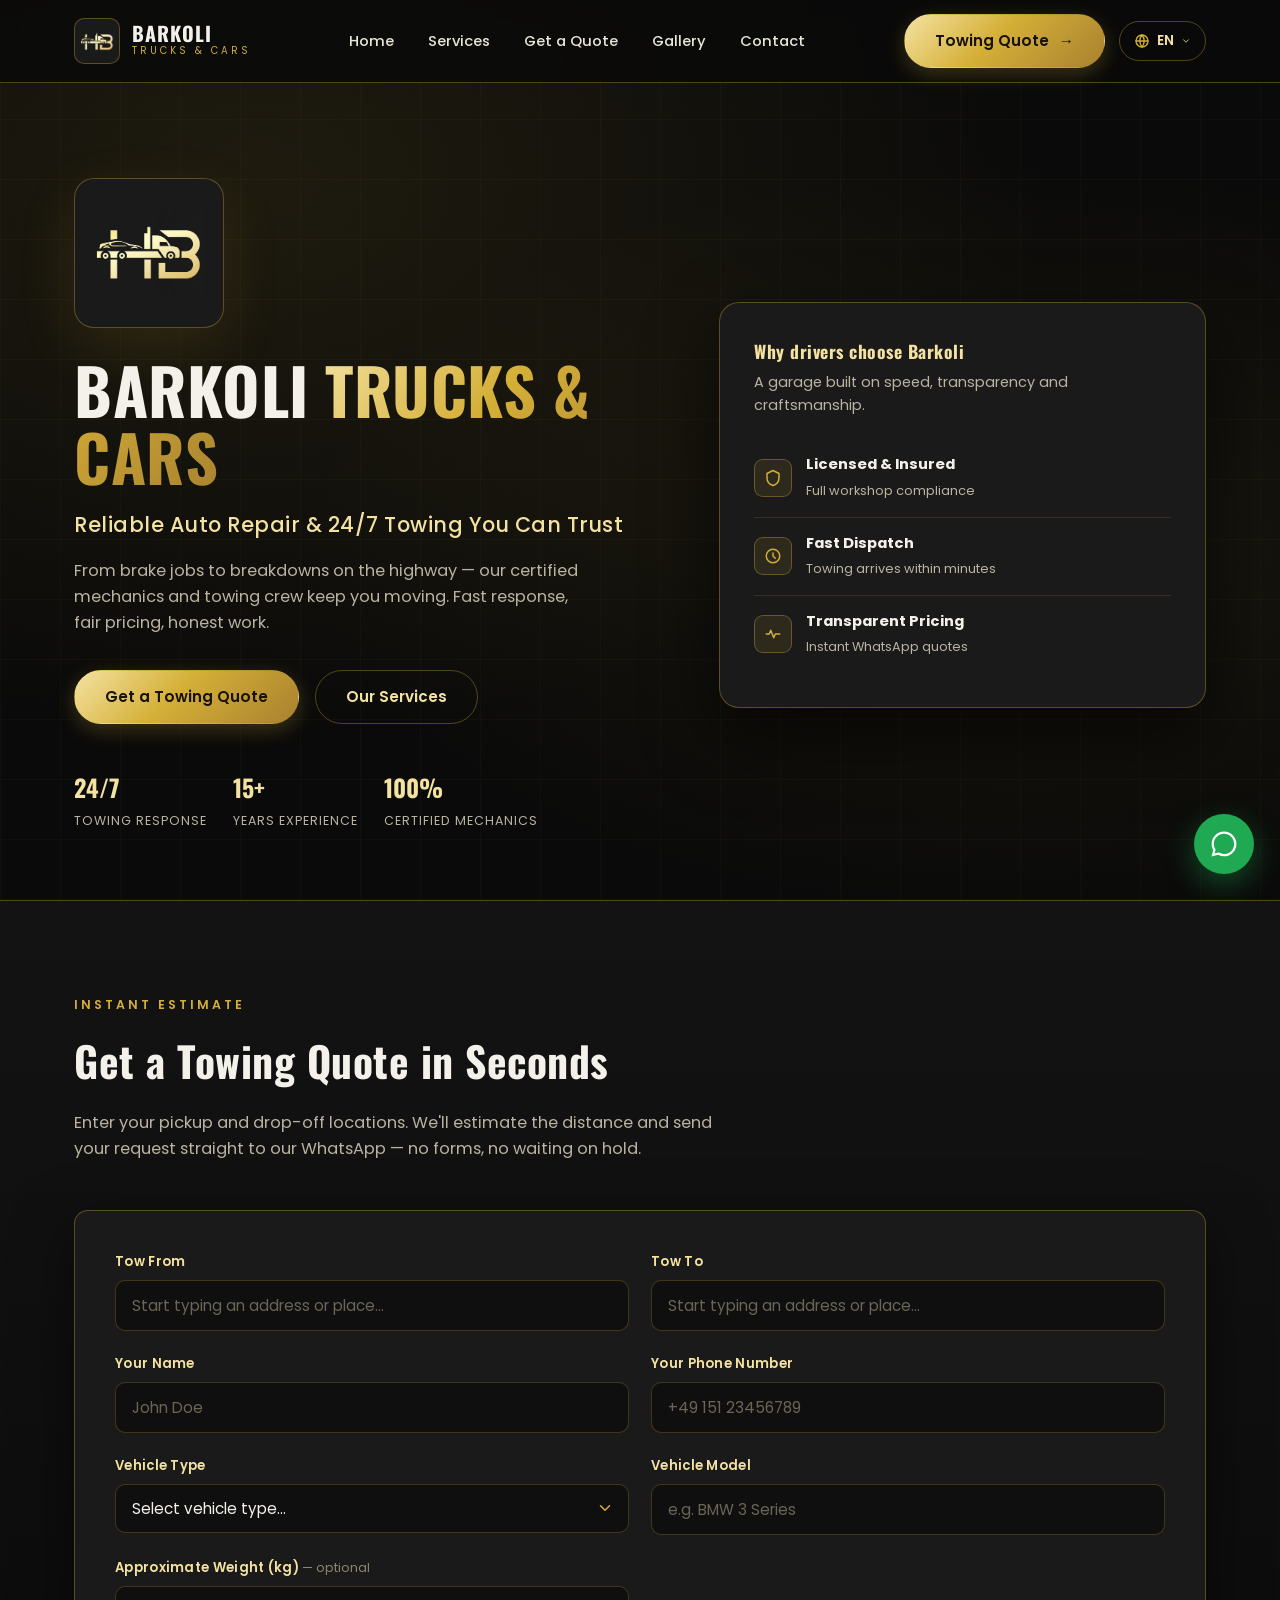
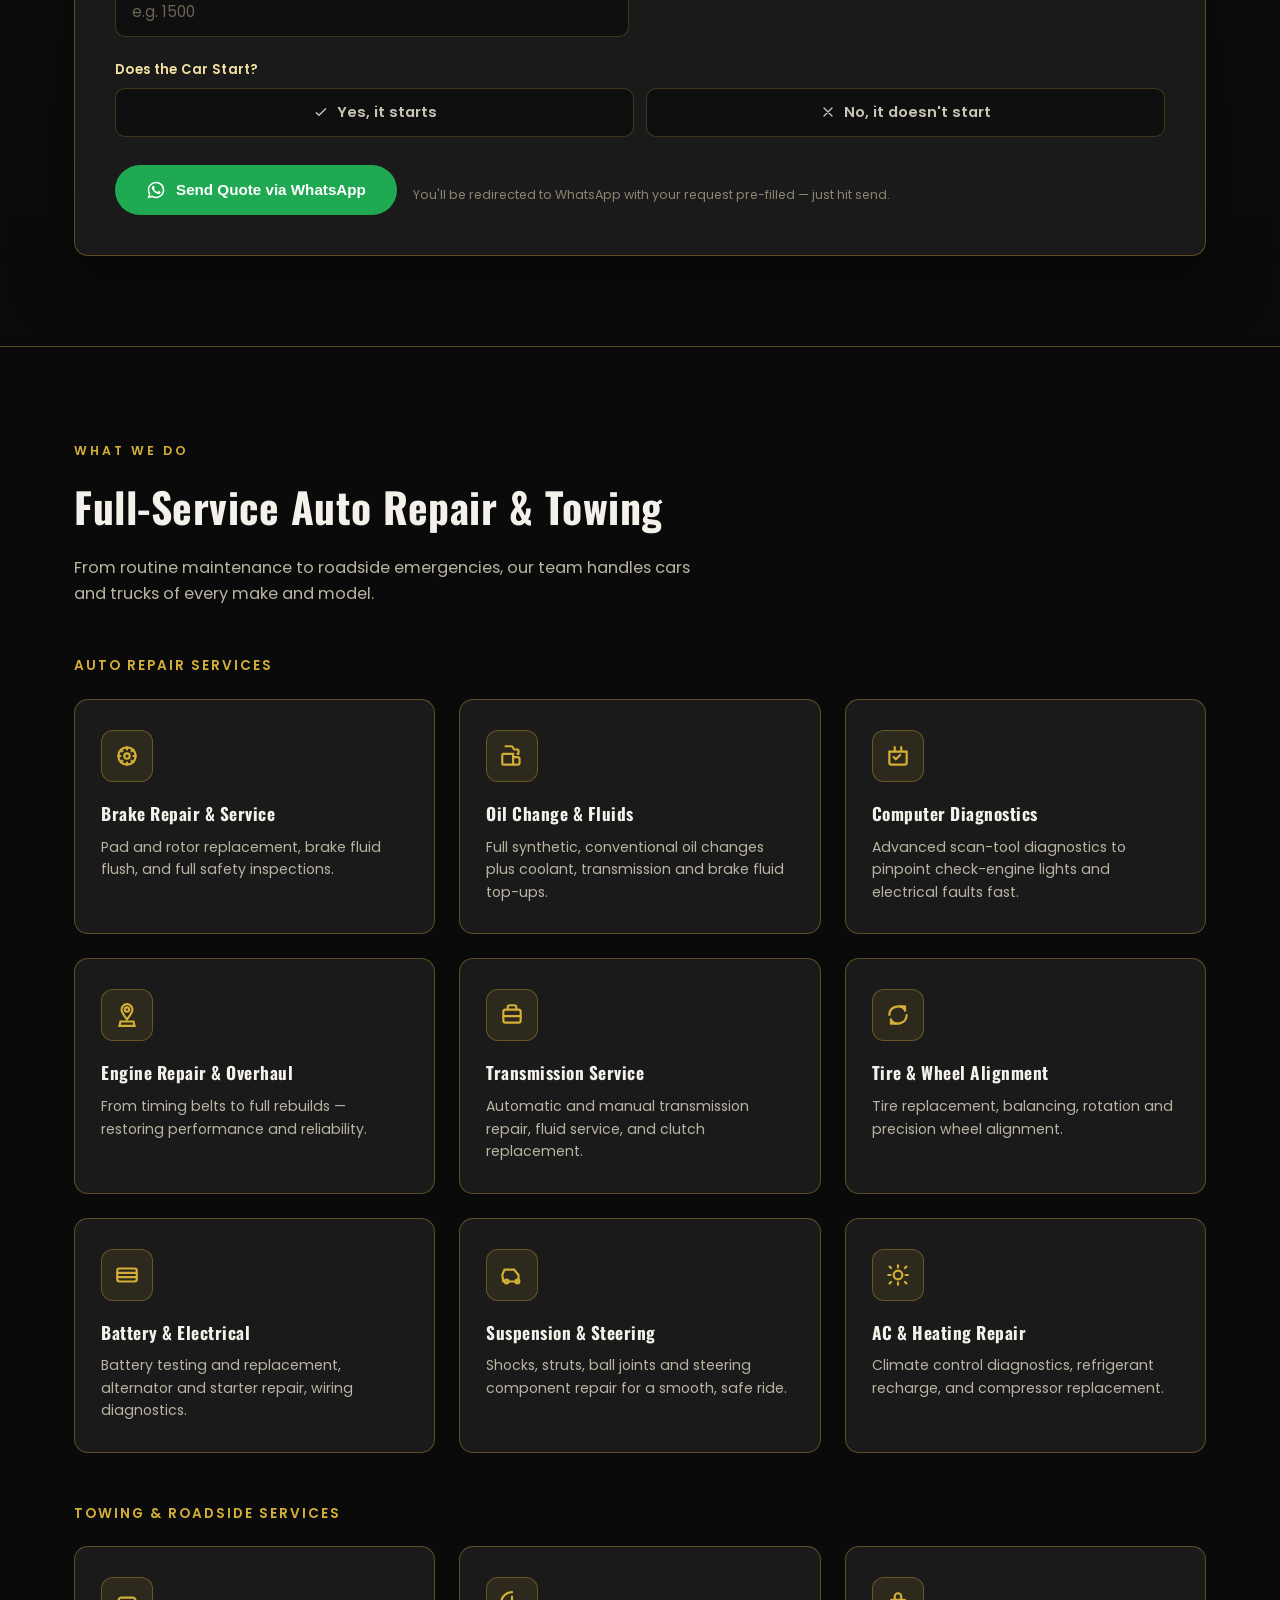
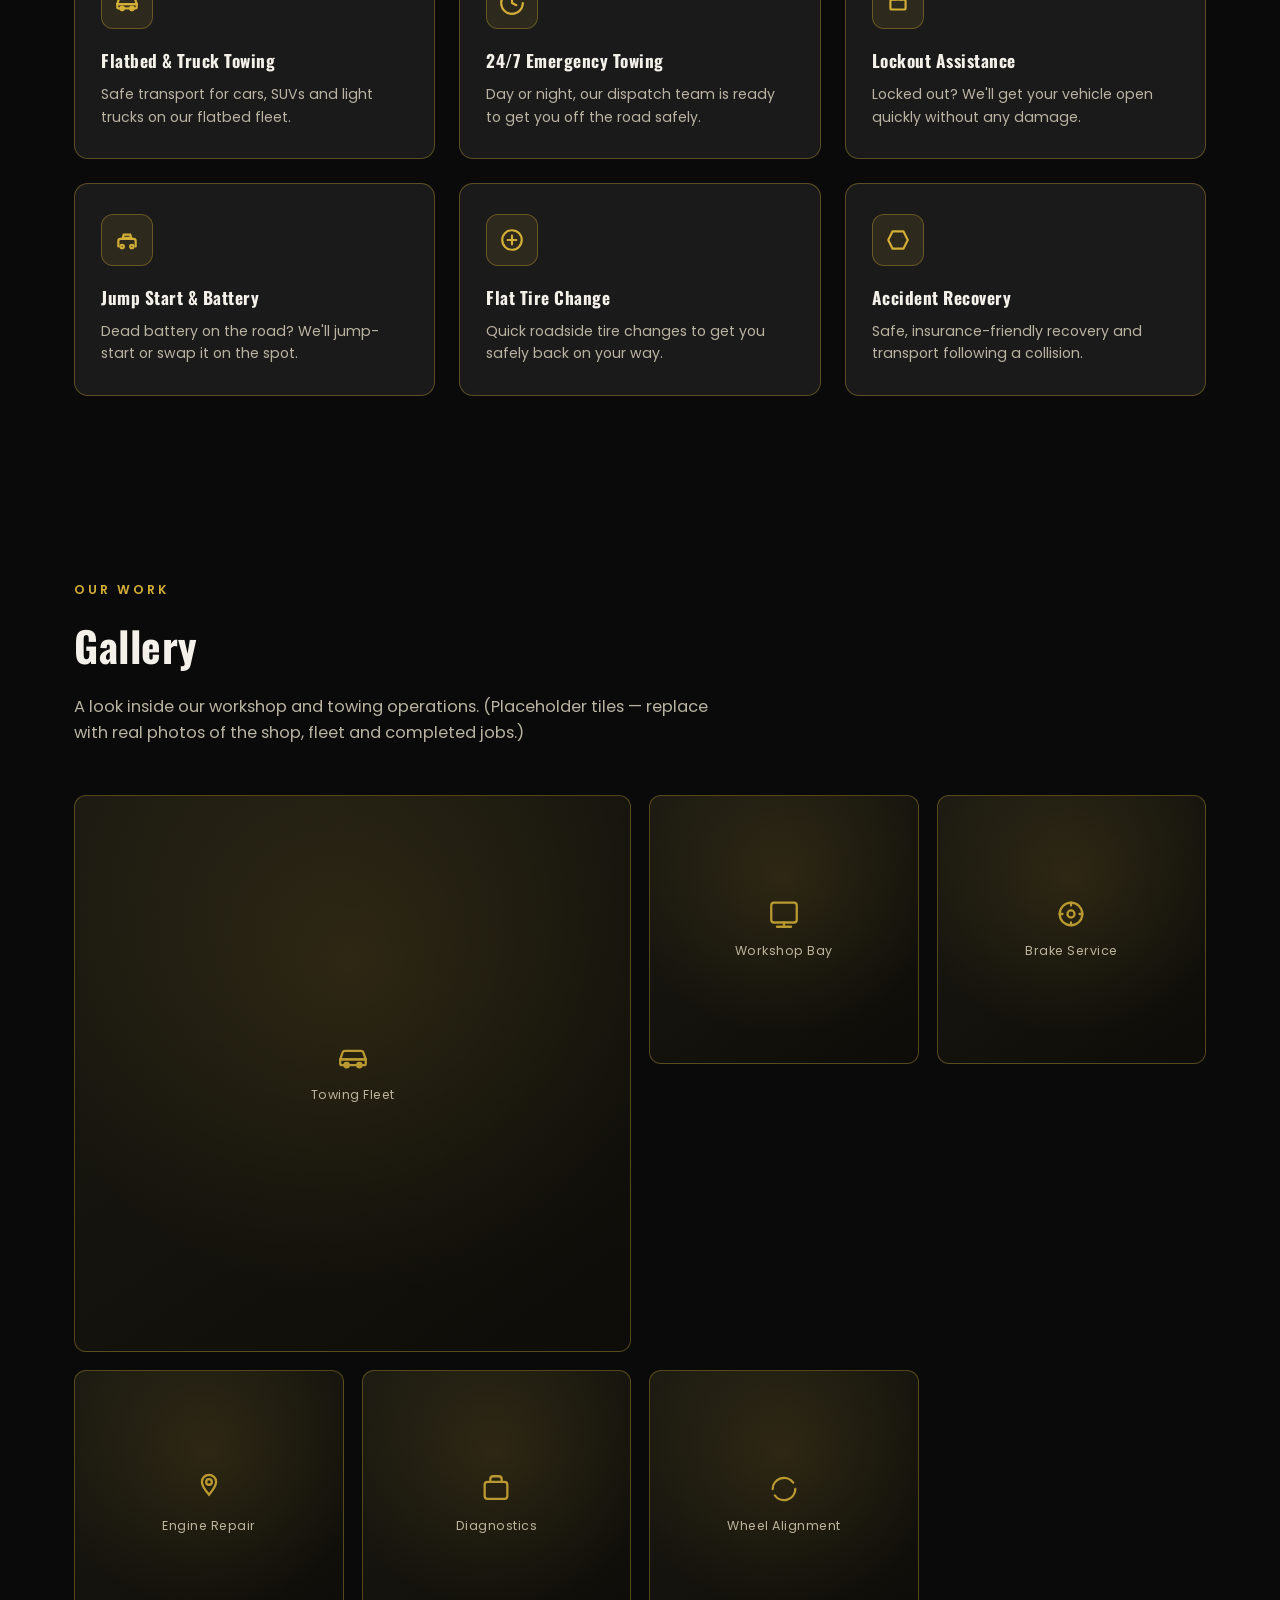
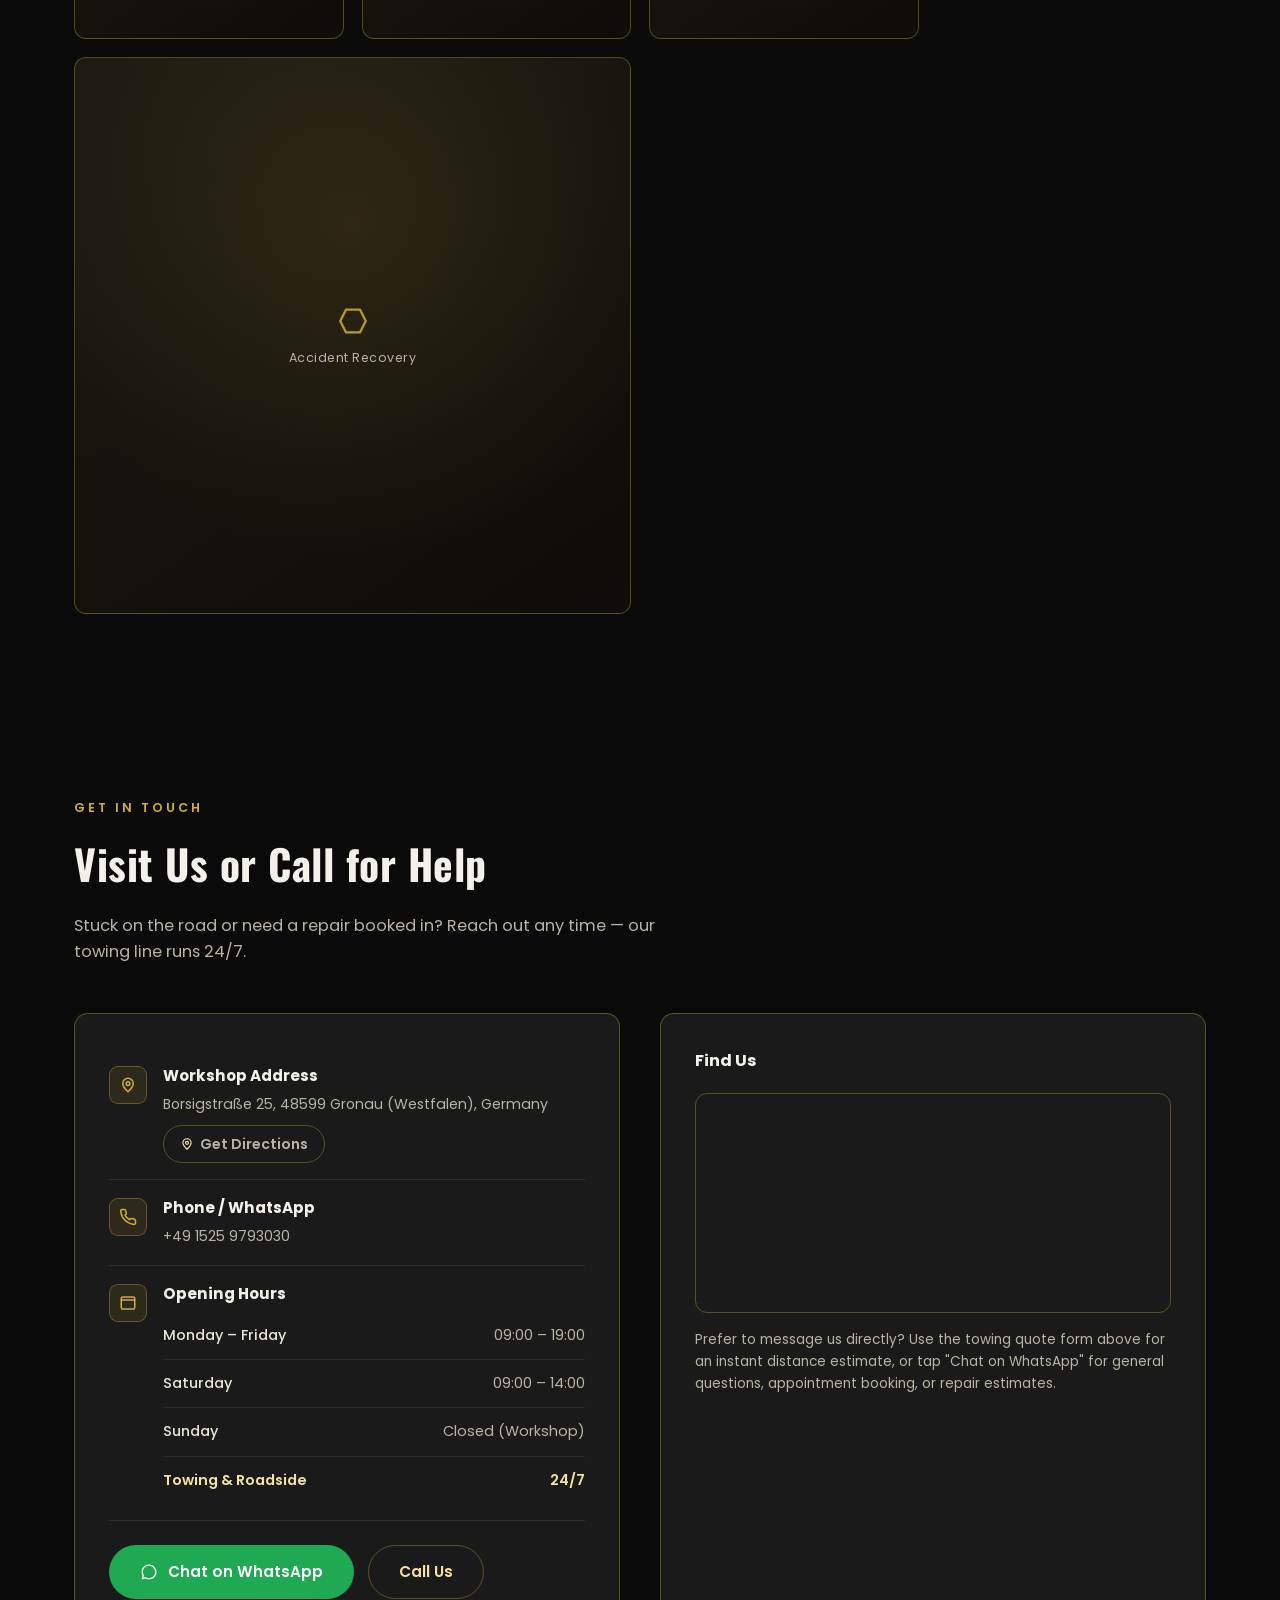
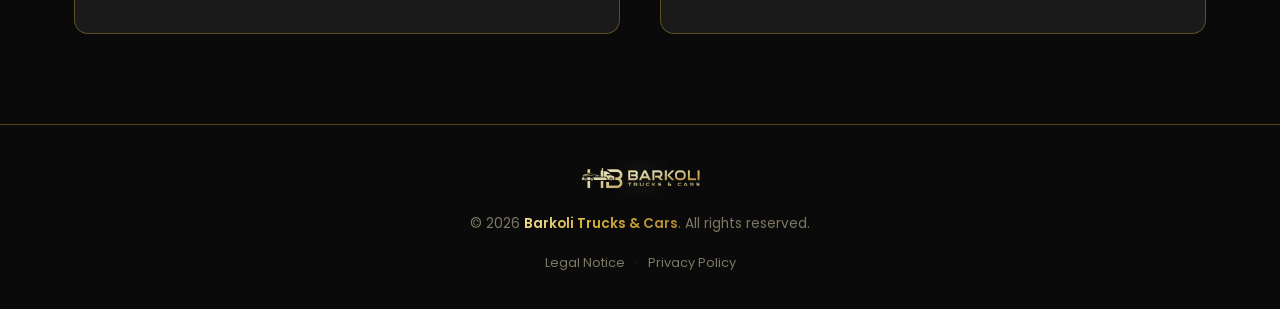
==== commit c8a9f4f8: "Add Google Maps directions button next to workshop address" ====
--- a/index.html
+++ b/index.html
@@ -71,6 +71,8 @@
     color:#fff;
   }
   .btn-whatsapp:hover{ transform: translateY(-2px); box-shadow: 0 10px 24px rgba(30,169,82,0.35); }
+  .btn-sm{ padding:7px 16px; font-size:0.78rem; gap:6px; margin-top:8px; }
+  .btn-sm svg{ width:14px; height:14px; }
   .section{ padding: 90px 0; position:relative; }
   .section-tag{
     display:inline-block;
@@ -895,6 +897,10 @@
           <div>
             <b data-i18n="contact.addressLabel">Workshop Address</b>
             <span data-i18n="contact.addressValue">Borsigstraße 25, 48599 Gronau (Westfalen), Germany</span>
+            <a href="https://www.google.com/maps/dir/?api=1&destination=52.2064,7.0286" target="_blank" rel="noopener" class="btn btn-outline btn-sm">
+              <svg width="14" height="14" viewBox="0 0 24 24" fill="none" stroke="currentColor" stroke-width="2"><path d="M12 21s-7-6.2-7-11a7 7 0 0 1 14 0c0 4.8-7 11-7 11z"/><circle cx="12" cy="10" r="2.5"/></svg>
+              <span data-i18n="contact.directionsBtn">Get Directions</span>
+            </a>
           </div>
         </div>
         <div class="contact-row">
@@ -1008,7 +1014,7 @@
       gallery: { tag:"Our Work", title:"Gallery", sub:"A look inside our workshop and towing operations. (Placeholder tiles — replace with real photos of the shop, fleet and completed jobs.)", towingFleet:"Towing Fleet", workshopBay:"Workshop Bay", brakeService:"Brake Service", engineRepair:"Engine Repair", diagnostics:"Diagnostics", wheelAlignment:"Wheel Alignment", accidentRecovery:"Accident Recovery" },
       contact: {
         tag:"Get In Touch", title:"Visit Us or Call for Help", sub:"Stuck on the road or need a repair booked in? Reach out any time — our towing line runs 24/7.",
-        addressLabel:"Workshop Address", addressValue:"Borsigstraße 25, 48599 Gronau (Westfalen), Germany",
+        addressLabel:"Workshop Address", addressValue:"Borsigstraße 25, 48599 Gronau (Westfalen), Germany", directionsBtn:"Get Directions",
         phoneLabel:"Phone / WhatsApp",
         hoursLabel:"Opening Hours", hoursMonFriLabel:"Monday – Friday", hoursMonFriValue:"09:00 – 19:00", hoursSatLabel:"Saturday", hoursSatValue:"09:00 – 14:00", hoursSunLabel:"Sunday", hoursSunValue:"Closed (Workshop)", hoursTowingLabel:"Towing & Roadside", hoursTowingValue:"24/7",
         chatBtn:"Chat on WhatsApp", callBtn:"Call Us", findUs:"Find Us",
@@ -1062,7 +1068,7 @@
       gallery: { tag:"Unsere Arbeit", title:"Galerie", sub:"Ein Einblick in unsere Werkstatt und den Abschleppbetrieb. (Platzhalterbilder — durch echte Fotos von Werkstatt, Flotte und abgeschlossenen Aufträgen ersetzen.)", towingFleet:"Abschleppflotte", workshopBay:"Werkstatthalle", brakeService:"Bremsenservice", engineRepair:"Motorreparatur", diagnostics:"Diagnose", wheelAlignment:"Achsvermessung", accidentRecovery:"Unfallbergung" },
       contact: {
         tag:"Kontaktieren Sie uns", title:"Besuchen Sie uns oder rufen Sie an", sub:"Auf der Straße liegengeblieben oder eine Reparatur nötig? Melden Sie sich jederzeit — unser Abschleppdienst ist rund um die Uhr erreichbar.",
-        addressLabel:"Werkstattadresse", addressValue:"Borsigstraße 25, 48599 Gronau (Westfalen), Deutschland",
+        addressLabel:"Werkstattadresse", addressValue:"Borsigstraße 25, 48599 Gronau (Westfalen), Deutschland", directionsBtn:"Route anzeigen",
         phoneLabel:"Telefon / WhatsApp",
         hoursLabel:"Öffnungszeiten", hoursMonFriLabel:"Montag – Freitag", hoursMonFriValue:"09:00 – 19:00 Uhr", hoursSatLabel:"Samstag", hoursSatValue:"09:00 – 14:00 Uhr", hoursSunLabel:"Sonntag", hoursSunValue:"Geschlossen (Werkstatt)", hoursTowingLabel:"Abschlepp- & Pannendienst", hoursTowingValue:"24/7",
         chatBtn:"Auf WhatsApp chatten", callBtn:"Anrufen", findUs:"So finden Sie uns",
@@ -1116,7 +1122,7 @@
       gallery: { tag:"Ons werk", title:"Galerij", sub:"Een kijkje in onze werkplaats en sleepactiviteiten. (Placeholder-afbeeldingen — vervang door echte foto's van de werkplaats, het wagenpark en afgeronde klussen.)", towingFleet:"Sleepwagenpark", workshopBay:"Werkplaats", brakeService:"Remservice", engineRepair:"Motorreparatie", diagnostics:"Diagnose", wheelAlignment:"Wieluitlijning", accidentRecovery:"Bergen na ongeval" },
       contact: {
         tag:"Neem contact op", title:"Bezoek ons of bel voor hulp", sub:"Pech onderweg of een reparatie nodig? Neem altijd contact op — onze sleeplijn is 24/7 bereikbaar.",
-        addressLabel:"Werkplaatsadres", addressValue:"Borsigstraße 25, 48599 Gronau (Westfalen), Duitsland",
+        addressLabel:"Werkplaatsadres", addressValue:"Borsigstraße 25, 48599 Gronau (Westfalen), Duitsland", directionsBtn:"Routebeschrijving",
         phoneLabel:"Telefoon / WhatsApp",
         hoursLabel:"Openingstijden", hoursMonFriLabel:"Maandag – vrijdag", hoursMonFriValue:"09:00 – 19:00", hoursSatLabel:"Zaterdag", hoursSatValue:"09:00 – 14:00", hoursSunLabel:"Zondag", hoursSunValue:"Gesloten (werkplaats)", hoursTowingLabel:"Slepen & pechhulp", hoursTowingValue:"24/7",
         chatBtn:"Chat via WhatsApp", callBtn:"Bel ons", findUs:"Vind ons",
@@ -1170,7 +1176,7 @@
       gallery: { tag:"أعمالنا", title:"معرض الصور", sub:"لمحة داخل ورشتنا وعمليات السحب. (صور مؤقتة — استبدلها بصور حقيقية للورشة والأسطول والأعمال المنجزة.)", towingFleet:"أسطول السحب", workshopBay:"صالة الورشة", brakeService:"خدمة الفرامل", engineRepair:"إصلاح المحرك", diagnostics:"الفحص", wheelAlignment:"ضبط الزوايا", accidentRecovery:"استرجاع بعد الحوادث" },
       contact: {
         tag:"تواصل معنا", title:"زرنا أو اتصل للحصول على المساعدة", sub:"هل تعطلت سيارتك على الطريق أو تحتاج لحجز موعد إصلاح؟ تواصل معنا في أي وقت — خط السحب لدينا يعمل على مدار الساعة.",
-        addressLabel:"عنوان الورشة", addressValue:"Borsigstraße 25, 48599 Gronau (Westfalen)، ألمانيا",
+        addressLabel:"عنوان الورشة", addressValue:"Borsigstraße 25, 48599 Gronau (Westfalen)، ألمانيا", directionsBtn:"الحصول على الاتجاهات",
         phoneLabel:"الهاتف / واتساب",
         hoursLabel:"ساعات العمل", hoursMonFriLabel:"الاثنين – الجمعة", hoursMonFriValue:"09:00 – 19:00", hoursSatLabel:"السبت", hoursSatValue:"09:00 – 14:00", hoursSunLabel:"الأحد", hoursSunValue:"مغلق (الورشة)", hoursTowingLabel:"السحب والمساعدة على الطريق", hoursTowingValue:"24/7",
         chatBtn:"تواصل عبر واتساب", callBtn:"اتصل بنا", findUs:"موقعنا",
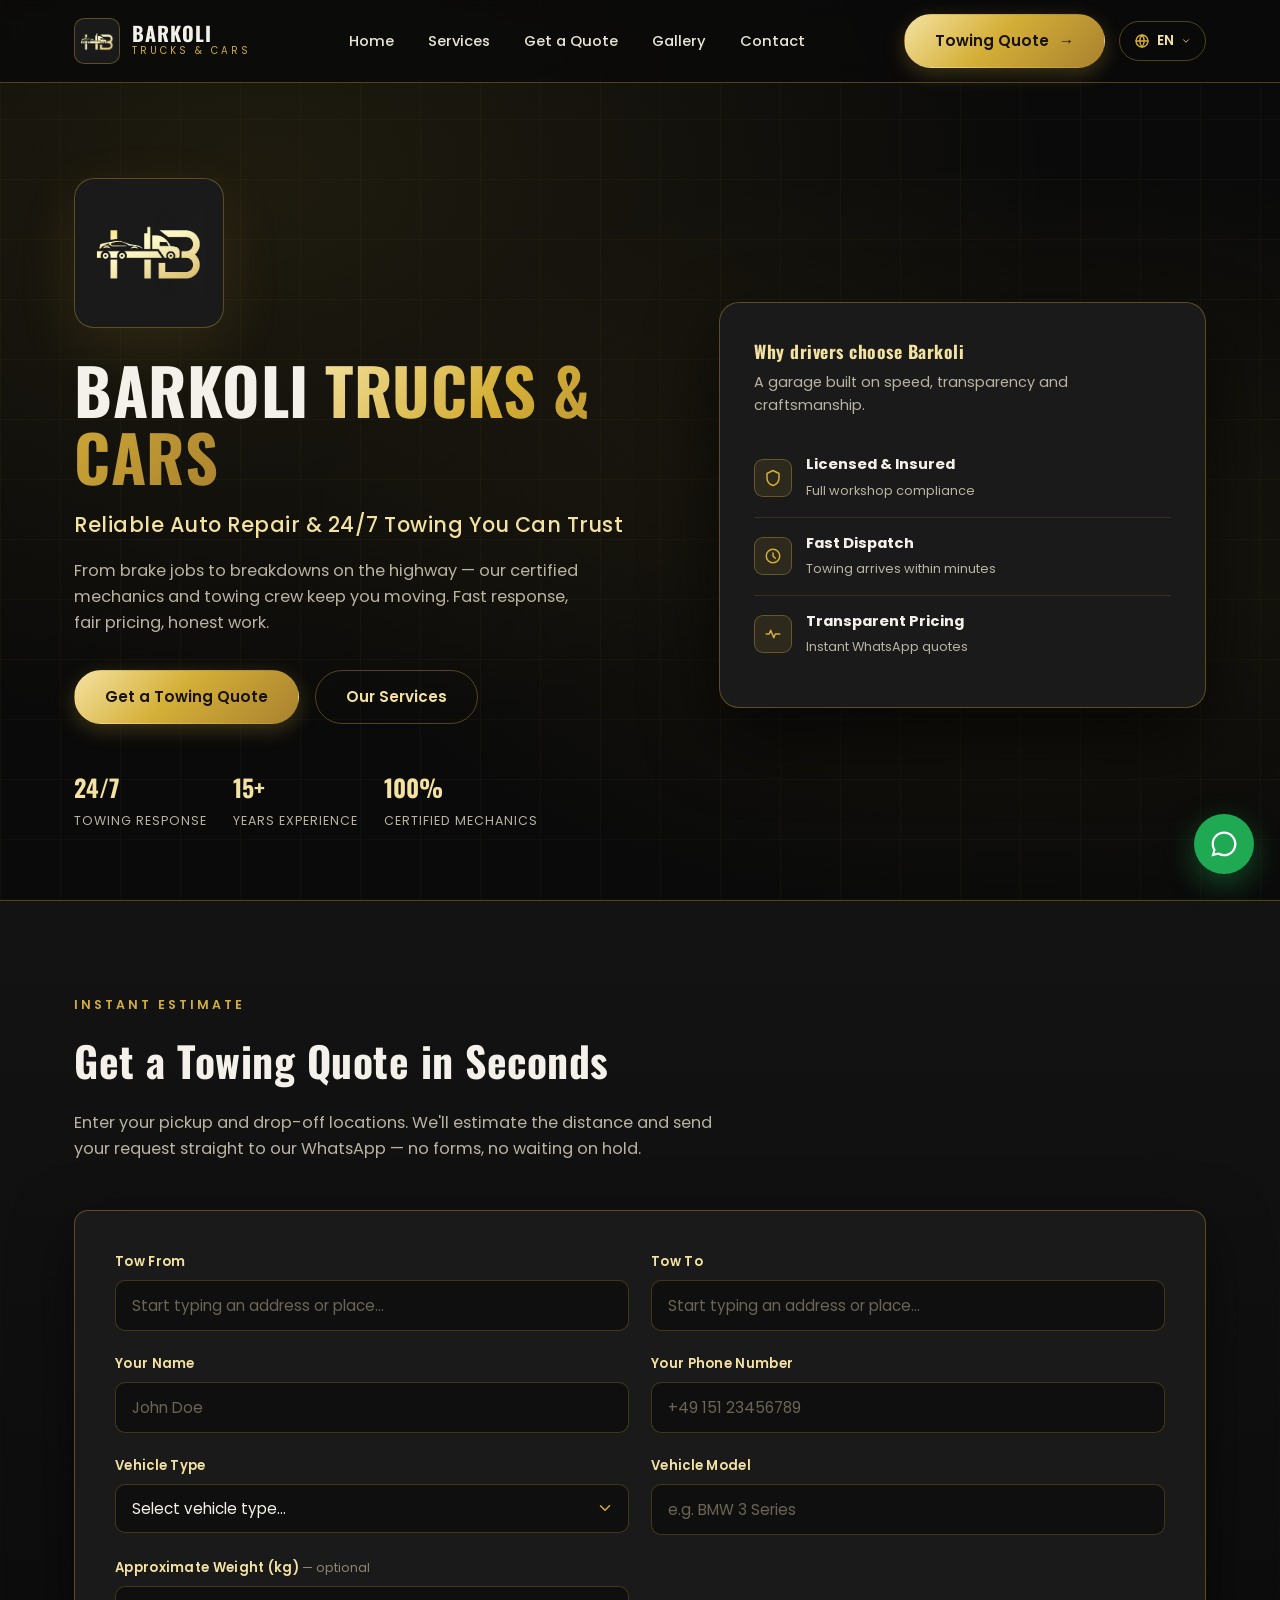
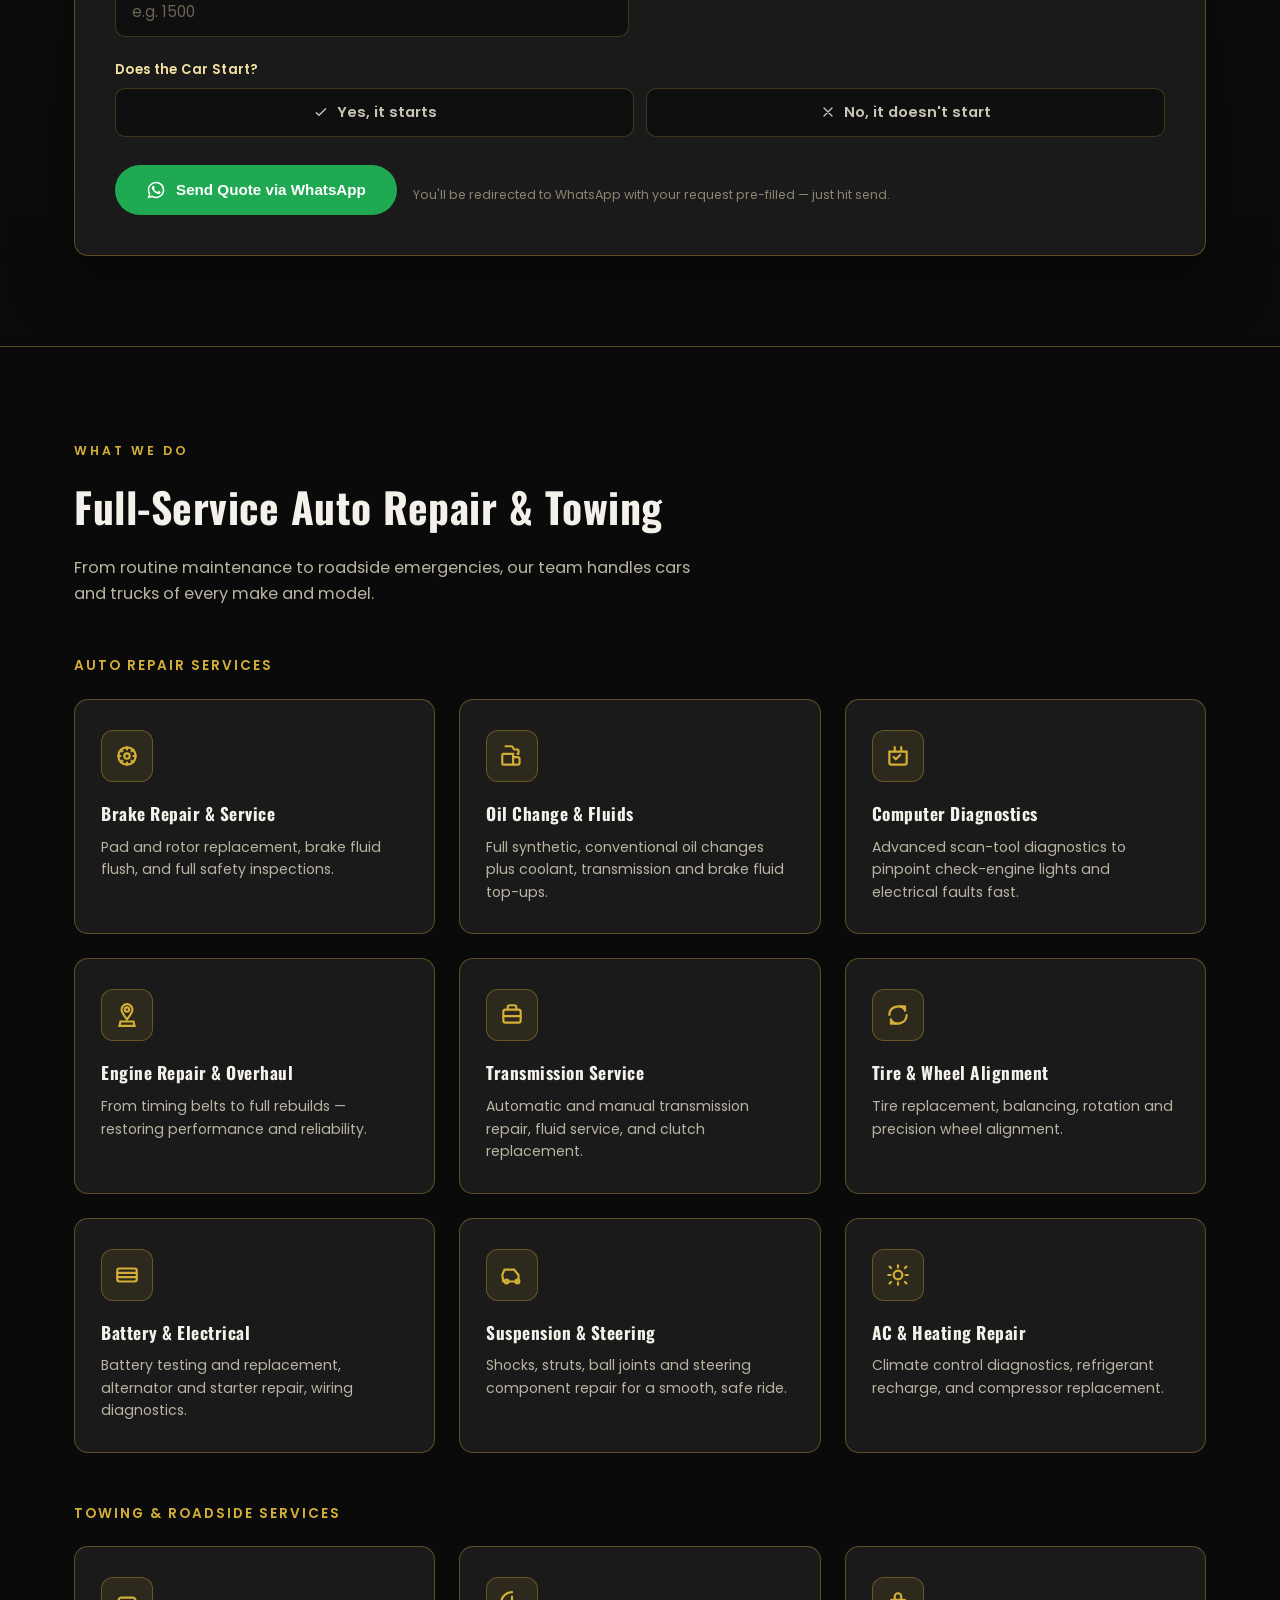
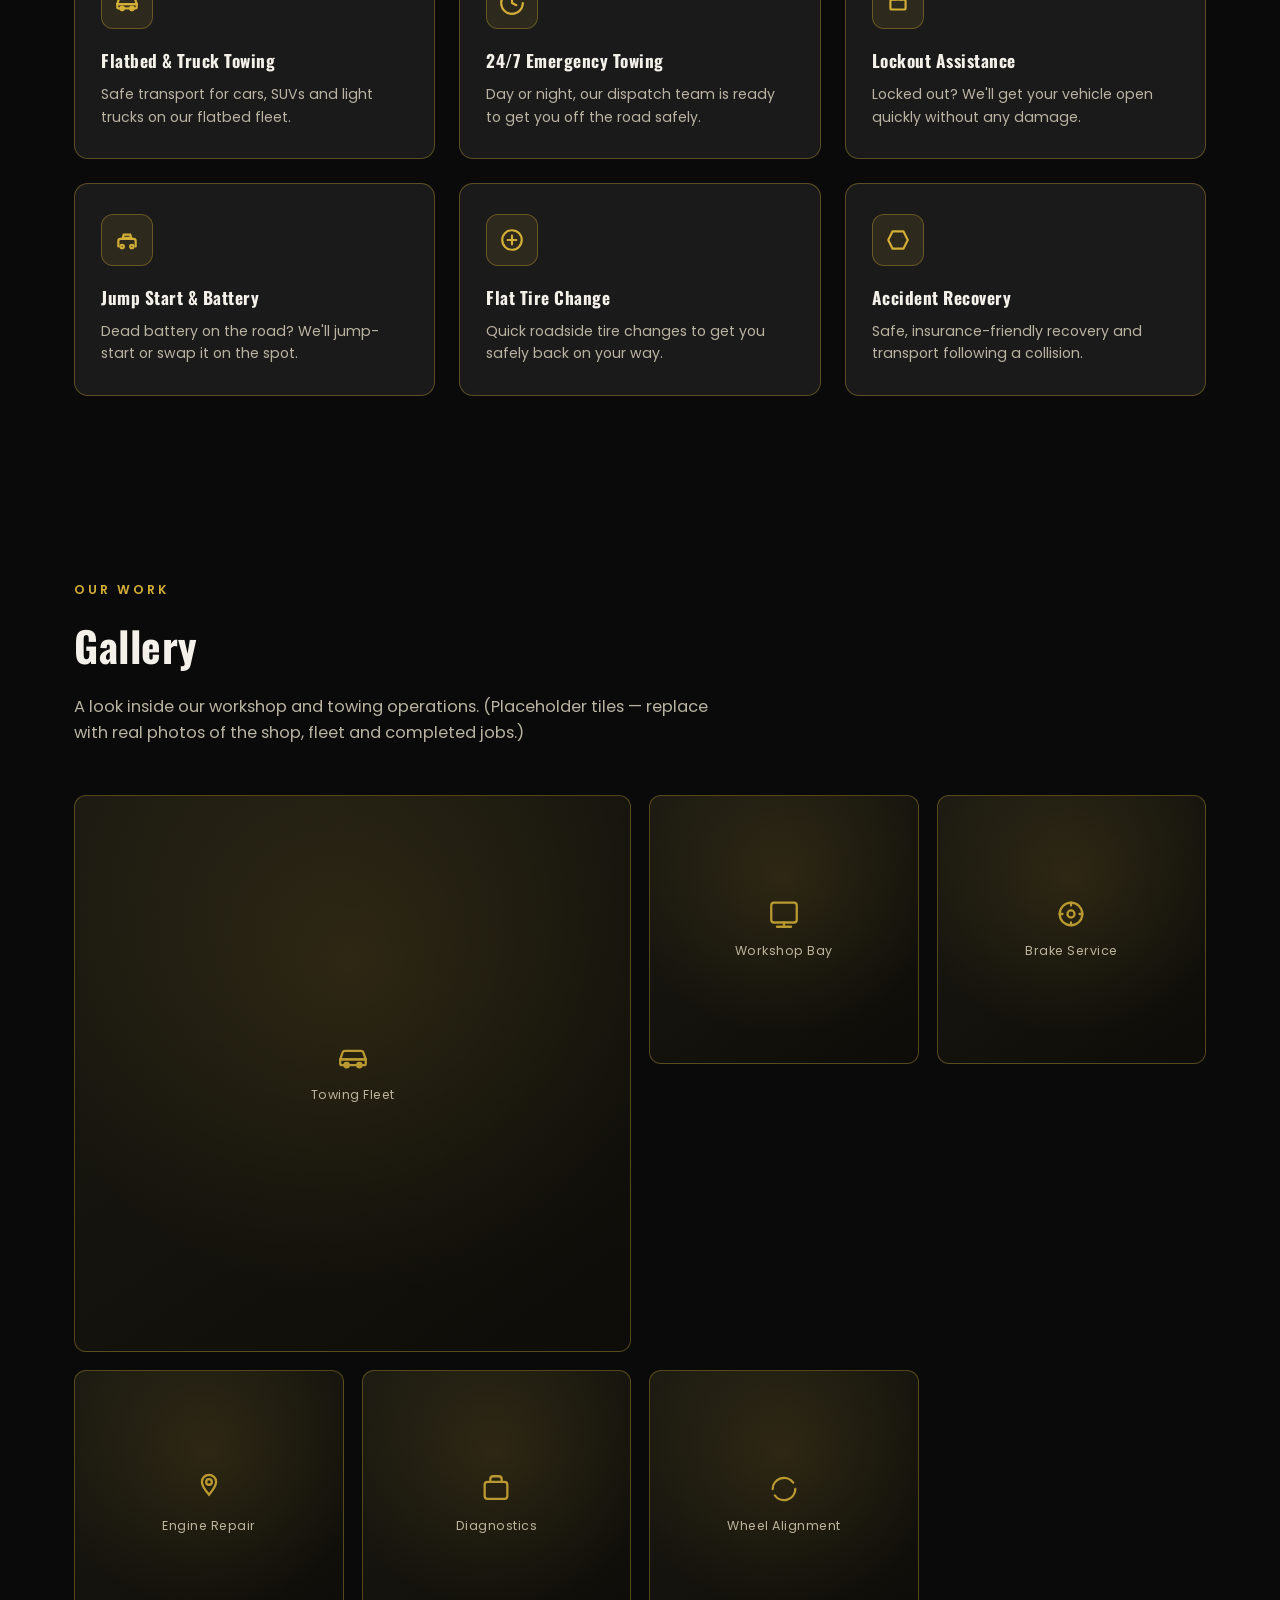
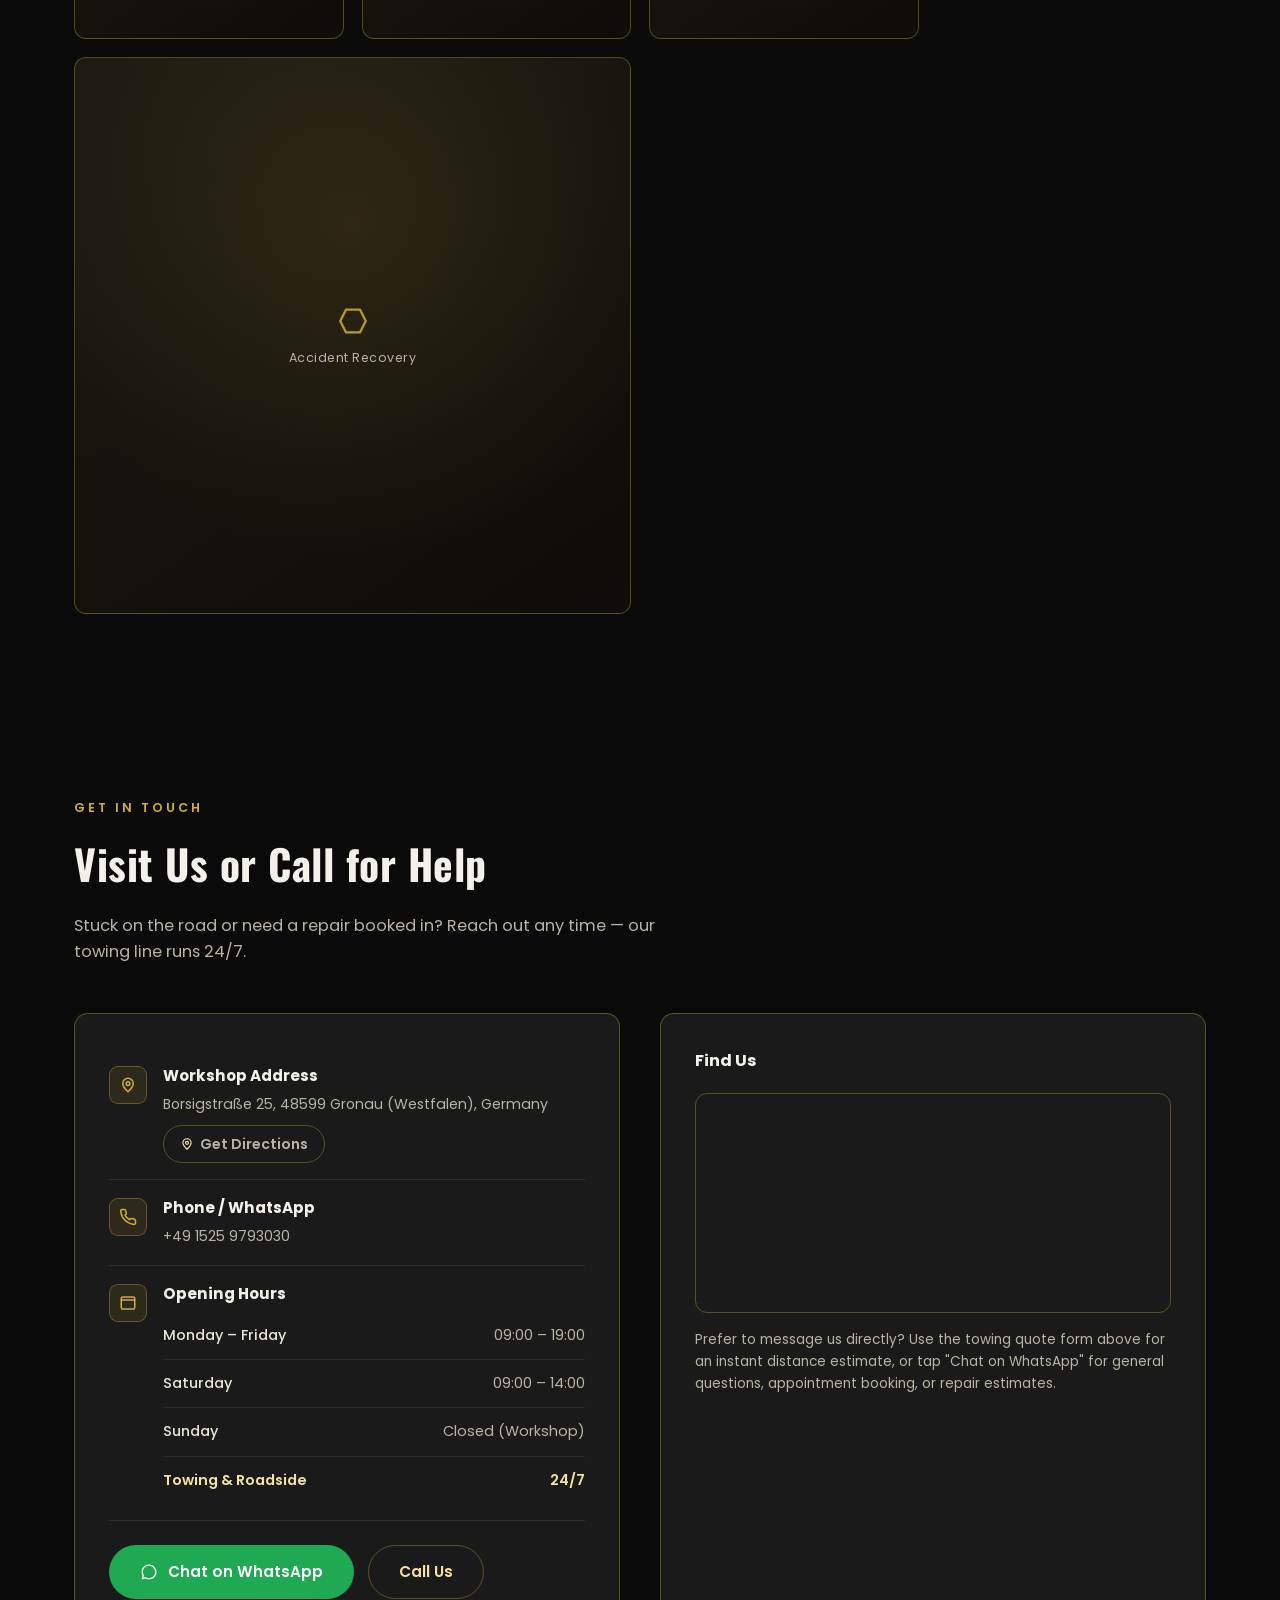
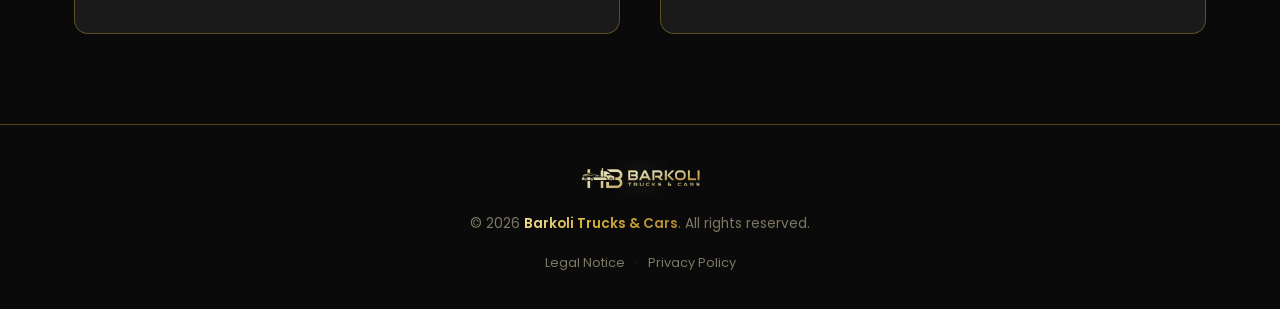
==== commit 93e1cb7e: "Use correct Google Maps link for directions button" ====
--- a/index.html
+++ b/index.html
@@ -897,7 +897,7 @@
           <div>
             <b data-i18n="contact.addressLabel">Workshop Address</b>
             <span data-i18n="contact.addressValue">Borsigstraße 25, 48599 Gronau (Westfalen), Germany</span>
-            <a href="https://www.google.com/maps/dir/?api=1&destination=52.2064,7.0286" target="_blank" rel="noopener" class="btn btn-outline btn-sm">
+            <a href="https://maps.app.goo.gl/bTx6ZwYJAE3VsjLC8" target="_blank" rel="noopener" class="btn btn-outline btn-sm">
               <svg width="14" height="14" viewBox="0 0 24 24" fill="none" stroke="currentColor" stroke-width="2"><path d="M12 21s-7-6.2-7-11a7 7 0 0 1 14 0c0 4.8-7 11-7 11z"/><circle cx="12" cy="10" r="2.5"/></svg>
               <span data-i18n="contact.directionsBtn">Get Directions</span>
             </a>
